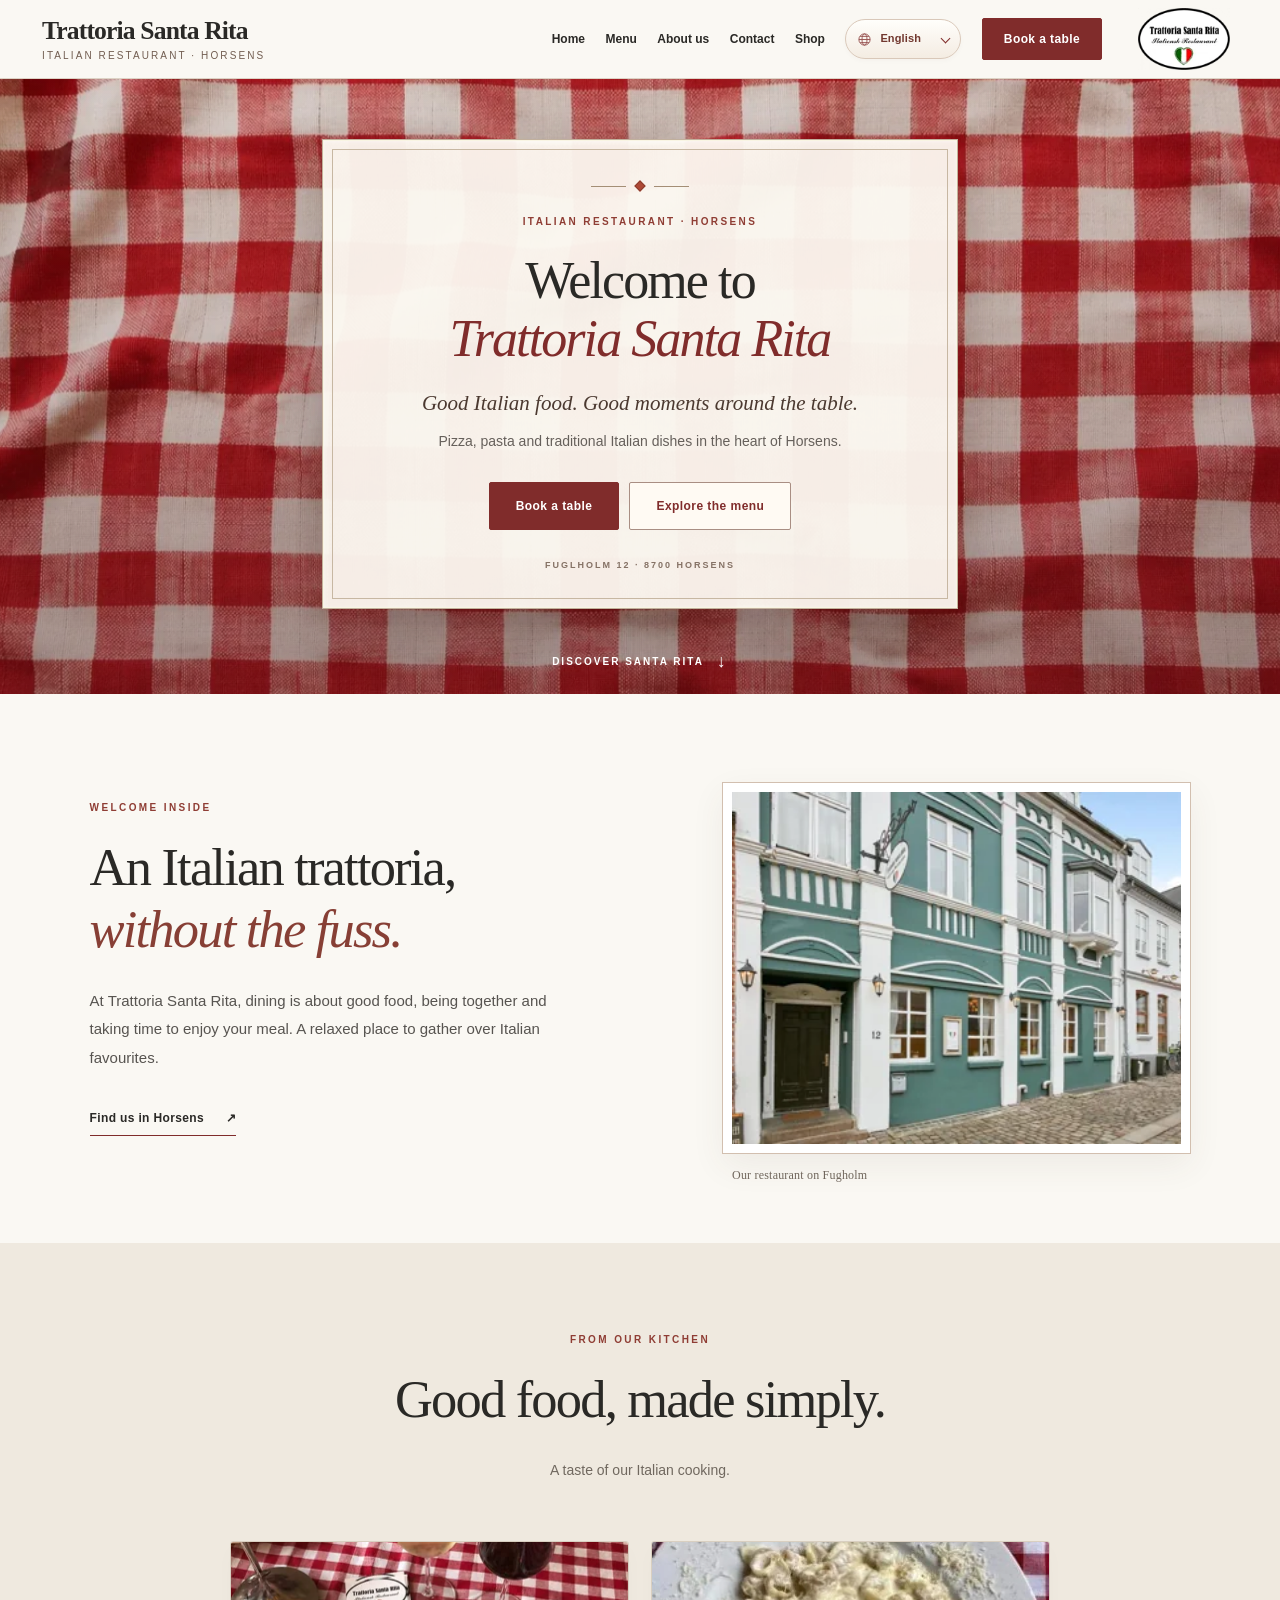
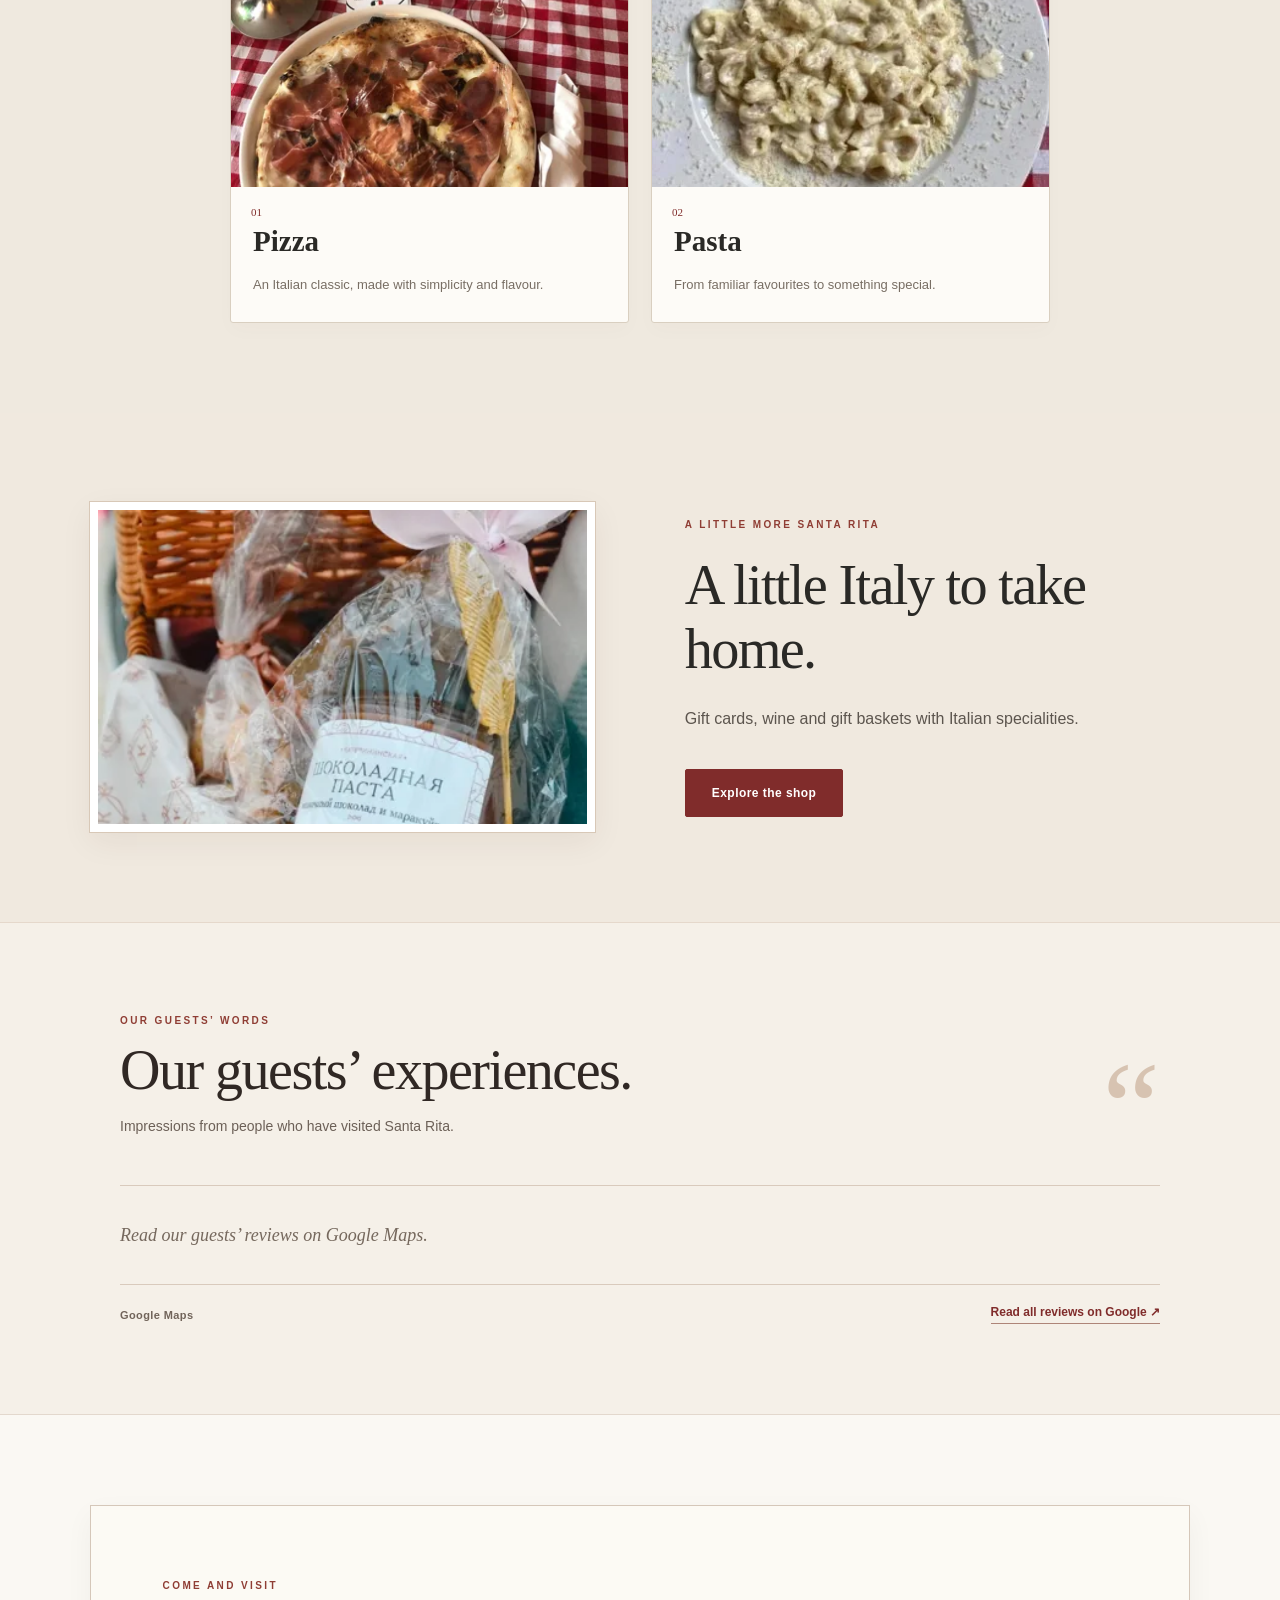
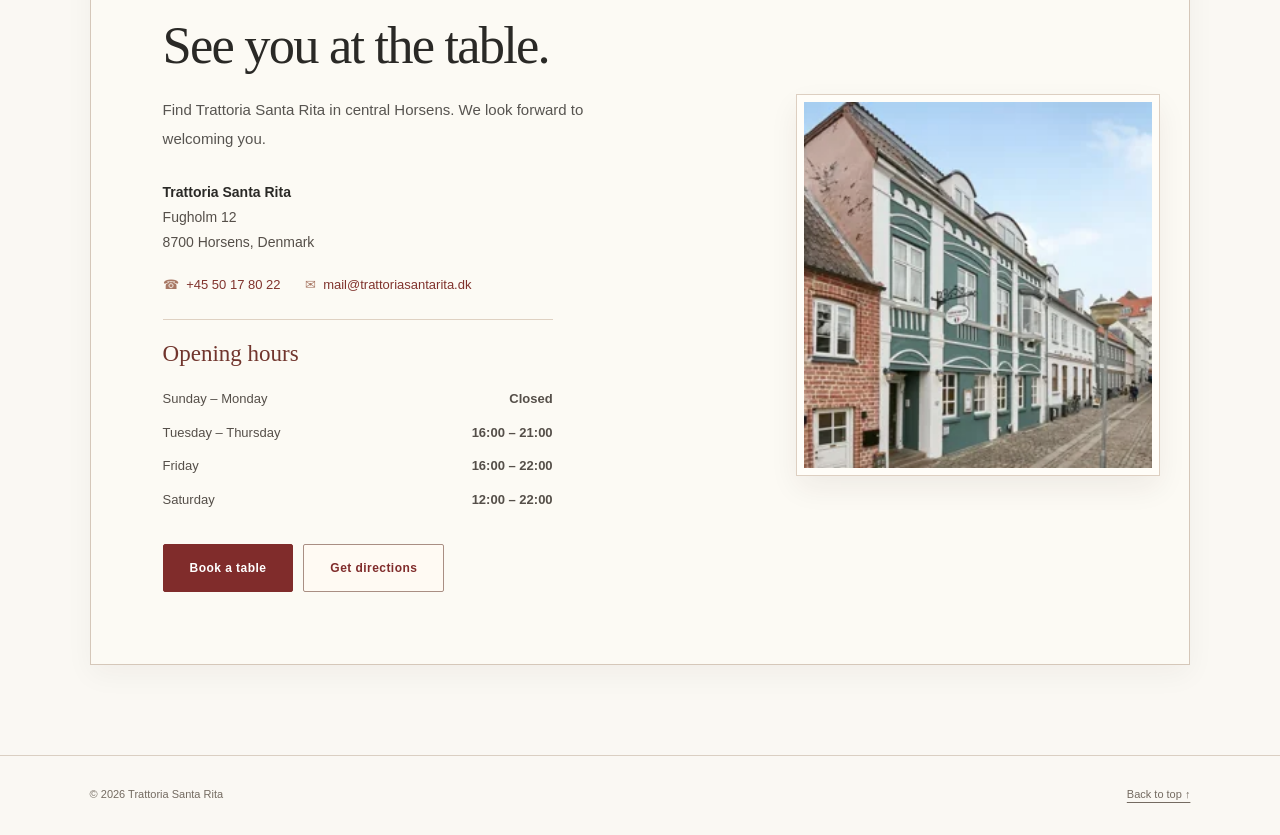
==== index.html @ adda7e51 "Add English and persistent browser-aware language selection" ====
<!DOCTYPE html>

<html lang="da">
<head>
<meta charset="utf-8"/>
<meta content="width=device-width, initial-scale=1" name="viewport"/>
<meta content="#f8f5ef" name="theme-color"/>
<meta content="Trattoria Santa Rita – italiensk restaurant i Horsens. Se menukort og book et bord." name="description"/>
<title>Trattoria Santa Rita · Horsens</title>
<link rel="icon" href="immagini/favicon.png" type="image/png">
<style>
:root{--cream:#faf8f3;--paper:#fffdf8;--ink:#2a2926;--muted:#66605b;--red:#802c2b;--red-hover:#64211f;--line:#d6c8b7;--sand:#eee7da;--serif:"Palatino Linotype","Book Antiqua",Palatino,"Iowan Old Style",Georgia,serif;--sans:Arial,Helvetica,sans-serif}
*{box-sizing:border-box}html{scroll-behavior:smooth;scroll-padding-top:95px}body{margin:0;color:var(--ink);background:var(--cream);font-family:var(--sans);-webkit-font-smoothing:antialiased}button,a{touch-action:manipulation}a{color:inherit;text-decoration:none}button{font:inherit;cursor:pointer}a:focus-visible,button:focus-visible,input:focus-visible,select:focus-visible{outline:3px solid #b86c37;outline-offset:4px}img{max-width:100%}
.preview-banner{padding:8px 16px;text-align:center;background:#352b29;color:#f9f6ef;font:700 10px/1.4 var(--sans);letter-spacing:1px;text-transform:uppercase}
.site-header{background:rgba(250,248,243,.98);z-index:40;position:sticky;top:0;border-bottom:1px solid #ddd3c5;box-shadow:0 2px 14px #34241608}.header-inner{width:min(1420px,100%);margin:auto;min-height:94px;display:flex;align-items:center;padding:8px 42px;justify-content:space-between;gap:28px}.wordmark{min-width:250px;display:inline-flex;flex-direction:column;align-items:flex-start;gap:5px}.wordmark-top{font:700 clamp(21px,2vw,28px)/1.08 var(--serif);letter-spacing:-.85px}.wordmark-bottom{font:10px var(--sans);letter-spacing:2.1px;text-transform:uppercase;color:#725e51}.nav-links{display:flex;align-items:center;justify-content:flex-end;gap:clamp(13px,1.6vw,27px);margin-left:auto}.nav-links>a:not(.btn){font-size:12px;font-weight:600;white-space:nowrap;transition:color .2s}.nav-links>a:hover{color:var(--red)}.lang-switch{border:0;background:none;font:700 11px var(--sans);white-space:nowrap;letter-spacing:.4px;color:var(--red);padding:7px 3px}.lang-switch span{color:#99857d;padding:0 2px}.nav-book{background:var(--red);color:white;padding:13px 21px;border:1px solid var(--red);border-radius:2px;letter-spacing:.4px;font-size:11px;font-weight:700;white-space:nowrap;transition:background .2s,transform .2s}.nav-book:hover{background:var(--red-hover);transform:translateY(-1px)}.header-end{display:flex;align-items:center;gap:14px}.brand-logo{height:73px;width:108px;object-fit:contain}.menu-toggle{display:none}
.hero{position:relative;min-height:clamp(590px,77vh,820px);background-image:url('immagini/foto-c386c3eab78558b7.webp');background-position:center center;background-size:cover;display:flex;justify-content:center;align-items:center;padding:60px 24px 85px;isolation:isolate;overflow:hidden}.hero:before{content:"";position:absolute;inset:-10px;background-image:inherit;background-position:inherit;background-size:cover;z-index:-2;animation:photo-settle 1.7s ease-out both}.hero-dim{position:absolute;inset:0;background:linear-gradient(180deg,#35131222,#35131240 55%,#35131265);z-index:-1}.hero-inner{width:100%;display:flex;justify-content:center}.hero-card{width:min(636px,100%);position:relative;background:#fcf9f2f2;box-shadow:0 16px 58px #270b084a,0 0 0 1px #f9f5e3 inset,0 1px 4px #ffffffaa inset;border:1px solid #c1b09d;padding:51px 40px 46px;text-align:center;animation:card-enter .85s .1s ease-out both}.card-inner-outline{pointer-events:none;position:absolute;inset:9px;border:1px solid #c7b7a2}.ornament{display:flex;align-items:center;justify-content:center;gap:10px;margin-bottom:24px}.ornament span{height:1px;background:#a48e75;width:35px}.ornament i{display:block;width:8px;height:8px;border:1px solid #8b3c2c;transform:rotate(45deg);background:#ae4936}.eyebrow,.section-kicker{font:700 10px/1.5 var(--sans);letter-spacing:2.4px;color:#8f3d34}.eyebrow{margin:0 0 23px}.hero h1{font:500 clamp(34px,5vw,52px)/1.12 var(--serif);letter-spacing:-1.9px;margin:0 0 21px}.hero h1 em{font-style:normal;font-weight:700;white-space:normal}.hero-lead{font:italic 21px/1.4 var(--serif);margin:0 0 11px;color:#4b3930}.hero-desc{color:var(--muted);font-size:13px;line-height:1.7;max-width:420px;margin:0 auto 28px}.hero-actions,.visit-actions{display:flex;justify-content:center;align-items:center;gap:10px;flex-wrap:wrap}.btn{border-radius:2px;padding:15px 26px;min-height:48px;font-size:12px;font-weight:700;letter-spacing:.45px;display:inline-flex;align-items:center;justify-content:center;white-space:nowrap;border:1px solid;transition:transform .22s,background .22s,border-color .22s,box-shadow .22s}.btn:hover{transform:translateY(-2px);box-shadow:0 5px 12px #1f151511}.btn-primary{background:var(--red);border-color:var(--red);color:#fff}.btn-primary:hover{background:var(--red-hover);border-color:var(--red-hover)}.btn-outline{color:var(--red);border-color:#a98e83;background:#fffaf3}.btn-outline:hover{background:#f4e7df;border-color:var(--red)}.hero-location{margin:30px 0 0;font:700 9px var(--sans);color:#857265;letter-spacing:2px}.scroll-cue{position:absolute;bottom:22px;display:flex;align-items:center;gap:13px;color:white;font-size:10px;font-weight:700;letter-spacing:2px;text-transform:uppercase}.scroll-arrow{font-size:18px}
.section-pad{padding:clamp(75px,9vw,135px) clamp(24px,7vw,105px)}.intro{display:grid;grid-template-columns:1fr .88fr;gap:clamp(40px,8vw,130px);max-width:1350px;margin:auto;align-items:center}.intro-left{max-width:540px}.section-kicker{margin:0 0 22px}.intro h2,.section-heading h2,.visit-panel h2{font:500 clamp(33px,4.1vw,54px)/1.17 var(--serif);letter-spacing:-1.8px;margin:0 0 27px}.intro h2 em{font-weight:500;color:#873f35}.body-text{color:#575450;line-height:1.9;font-size:15px;max-width:490px}.text-link{display:inline-flex;align-items:center;gap:22px;font-size:12px;letter-spacing:.35px;font-weight:bold;border-bottom:1px solid var(--red);padding-bottom:10px;margin-top:24px}.text-link:hover{color:var(--red)}.intro-right{height:370px;position:relative;background:#e7d4c3;border:9px solid #fff;box-shadow:0 0 0 1px #d2bfaf,0 12px 32px #52433213}.photo-texture{position:absolute;inset:0;background:url('immagini/foto-c386c3eab78558b7.webp') center/cover;filter:saturate(.89)}.intro-stamp{position:absolute;top:50%;left:50%;transform:translate(-50%,-50%) rotate(-4deg);background:#fdfaf3;padding:17px 18px 14px;width:205px;box-shadow:0 6px 21px #371b1a39;border:1px solid #cabfae;text-align:center}.intro-stamp img{width:145px;display:block;margin:0 auto 8px}.intro-stamp span{font:700 8px var(--sans);letter-spacing:1.4px;color:#866f5a}.photo-caption{position:absolute;bottom:-39px;left:0;color:#7f7972;font:italic 12px var(--serif);margin:0}
.menu-section{background:#efe9df;text-align:center}.section-heading{margin:0 auto 58px;max-width:640px}.section-heading p:last-child{font-size:14px;color:#70685f;line-height:1.8}.menu-grid{max-width:1180px;margin:0 auto;display:grid;grid-template-columns:repeat(3,1fr);gap:17px}.menu-item{text-align:left;background:#fdfbf7;border:1px solid #d9cfc0;padding:29px;min-height:206px;display:flex;align-items:flex-start;gap:19px;box-shadow:0 8px 20px #53391e05;transition:border-color .2s,transform .2s}.menu-item:hover{transform:translateY(-4px);border-color:#a8867e}.menu-number{color:var(--red);font:11px var(--serif);padding-top:8px}.menu-item h3{font:600 29px var(--serif);margin:0 0 16px}.menu-item p{font:13px/1.7 var(--sans);color:#786e64;margin:0}.item-arrow{margin-left:auto;font-size:20px;color:#995649}.menu-note{color:#8b7668;font-size:11px;margin:33px 0 0;letter-spacing:.2px}.menu-note>span:first-child{color:var(--red);font-size:15px;padding-right:7px}
.visit-section{background:var(--cream)}.visit-panel{max-width:1190px;margin:0 auto;display:grid;grid-template-columns:1.2fr .75fr;border:1px solid #d5c7b9;background:#fcfaf4;box-shadow:0 10px 27px #2f21120b;overflow:hidden}.visit-copy{padding:clamp(35px,6vw,72px)}.visit-copy h2{margin-bottom:20px}.address{font:14px/1.8 var(--sans);margin:27px 0;color:#554f49}.address strong{color:#2a2926}.visit-actions{justify-content:flex-start}.visit-decoration{background-image:linear-gradient(#7d33332b,#7d33332b),url('immagini/foto-c386c3eab78558b7.webp');background-position:center;background-size:cover;display:grid;place-items:center}.napkin{height:190px;width:190px;transform:rotate(-8deg);background:#fdf8eb;box-shadow:3px 11px 19px #2e150b49;display:grid;place-items:center;border:2px solid #e7dcca}.napkin span{font:italic 47px/1.05 var(--serif);text-align:center;color:#8b382e}
.site-footer{min-height:80px;border-top:1px solid #dacfc2;display:flex;align-items:center;justify-content:space-between;gap:20px;padding:22px clamp(24px,7vw,105px);font:11px/1.6 var(--sans);color:#746b61}.site-footer a{text-decoration:underline;text-underline-offset:4px}
.booking-dialog{padding:0;max-width:min(460px,calc(100vw - 32px));width:100%;border:1px solid #b9a895;background:#fcfaf4;box-shadow:0 25px 100px #180d0d66;color:var(--ink)}.booking-dialog::backdrop{background:#19100ccc;backdrop-filter:blur(3px)}.dialog-head{display:flex;align-items:start;justify-content:space-between;gap:20px;border-bottom:1px solid #ddcebd;padding:28px 28px 20px}.dialog-head .section-kicker{margin-bottom:5px}.dialog-head h2{font:600 31px var(--serif);margin:0}.dialog-close{border:0;background:transparent;font-size:28px;line-height:1;padding:0 5px;color:#755649}.dialog-body{padding:25px 28px 28px}.demo-notice{background:#f1e6d8;border-left:3px solid #ad7254;padding:13px 15px;font:12px/1.7 var(--sans);color:#5b4d42;margin:0 0 24px}.booking-fields{display:grid;grid-template-columns:1fr 1fr;gap:13px}.booking-fields label{display:flex;flex-direction:column;gap:9px;font-size:12px;font-weight:700}.booking-fields input,.booking-fields select{padding:12px 8px;background:white;border:1px solid #c9bbae;font:13px var(--sans);max-width:100%;min-width:0}.booking-preview{font:13px/1.8 var(--sans);color:#76675b;margin:20px 0 26px}.btn-full{width:100%}
.reveal{opacity:0;transform:translateY(18px);transition:opacity .65s ease,transform .65s ease}.reveal.visible{opacity:1;transform:translateY(0)}@keyframes card-enter{from{opacity:0;transform:translateY(19px)}to{opacity:1;transform:translateY(0)}}@keyframes photo-settle{from{transform:scale(1.045)}to{transform:scale(1)}}
@media(max-width:1100px){.header-inner{padding:8px 22px;gap:15px}.wordmark{min-width:180px}.wordmark-top{font-size:21px}.brand-logo{width:87px;height:61px}.nav-links{gap:14px}.nav-links>a:not(.btn){font-size:11px}.nav-book{padding:11px 15px}}
@media(max-width:850px){.header-inner{min-height:79px}.wordmark{min-width:0}.brand-logo{width:94px;height:65px}.menu-toggle{display:flex;width:37px;height:37px;align-items:center;justify-content:center;flex-direction:column;gap:5px;border:1px solid #c8b8a9;background:#fffdf7;border-radius:2px}.menu-toggle span{height:1.5px;width:17px;background:#30231e}.nav-links{display:none;position:absolute;left:0;right:0;top:100%;padding:17px 24px 24px;background:var(--cream);border-bottom:1px solid #c8b8a9;box-shadow:0 14px 17px #0e0b081a;flex-direction:column;align-items:stretch;gap:0}.nav-links.open{display:flex}.nav-links a:not(.btn),.nav-links .lang-switch{padding:14px 5px;text-align:left;font-size:13px;border-bottom:1px solid #e5dace}.nav-links .nav-book{margin-top:13px}.intro{grid-template-columns:1fr;gap:55px}.intro-right{max-width:550px;width:100%}.menu-grid{grid-template-columns:1fr}.menu-item{min-height:135px}.visit-panel{grid-template-columns:1fr}.visit-decoration{min-height:225px}.napkin{width:140px;height:140px}.napkin span{font-size:36px}}
@media(max-width:560px){.preview-banner{font-size:8px;letter-spacing:.6px;padding:7px 8px}.header-inner{padding:5px 15px;min-height:73px}.wordmark-top{font-size:19px;letter-spacing:-.5px}.wordmark-bottom{font-size:8px;letter-spacing:1px}.brand-logo{height:56px;width:76px}.header-end{gap:7px}.hero{padding:46px 15px 69px;min-height:620px;background-position:center}.hero-card{padding:38px 22px 33px}.card-inner-outline{inset:7px}.ornament{margin-bottom:19px}.eyebrow{font-size:9px;letter-spacing:1.5px;margin-bottom:17px}.hero h1{font-size:35px;letter-spacing:-1.5px;margin-bottom:18px}.hero-lead{font-size:19px}.hero-desc{font-size:12px}.hero-location{letter-spacing:1.2px;margin-top:25px}.hero-actions{gap:8px}.hero-actions .btn{padding:14px 16px;font-size:11px}.intro-right{height:280px}.photo-caption{bottom:-33px}.section-pad{padding:76px 23px}.intro h2,.section-heading h2,.visit-panel h2{font-size:36px}.site-footer{display:grid;gap:8px}.visit-copy{padding:35px 25px}.visit-actions{gap:8px}.visit-actions .btn{font-size:11px;padding:14px 17px}}
@media(prefers-reduced-motion:reduce){html{scroll-behavior:auto}*,*:before,*:after{animation:none!important;transition:none!important}.reveal{opacity:1;transform:none}}


/* Extras for Santa Rita shop preview */
.nav-links a.active-page{color:var(--red);text-decoration:underline;text-underline-offset:7px;text-decoration-thickness:1px}
.menu-item{padding:0!important;display:block!important;overflow:hidden;min-height:unset!important;border-radius:3px}
.menu-photo{display:block;width:100%;height:215px;object-fit:cover;background:#ded5c7;filter:saturate(.9);transition:transform .5s ease}
.menu-item:hover .menu-photo,.shop-card:hover .shop-photo{transform:scale(1.035)}
.menu-item>.menu-number{display:inline-block;padding:19px 20px 0}
.menu-item>div{padding:5px 22px 26px}
.menu-item .item-arrow{display:none}
.sr-photo-note{max-width:1180px;margin:14px auto 0;color:#82786d;font-size:11px;line-height:1.6}
.sr-photo-note a{text-decoration:underline;text-underline-offset:2px}
.shop-teaser{background:#f0e9df}
.shop-teaser-inner{max-width:1180px;margin:auto;display:grid;grid-template-columns:1fr 1fr;gap:clamp(30px,7vw,105px);align-items:center}
.shop-teaser-photo{height:330px;position:relative;border:8px solid white;box-shadow:0 0 0 1px #d8c8b7,0 10px 30px #41230f10;overflow:hidden;background:#eaded3}
.shop-teaser-photo img{height:100%;width:100%;object-fit:cover}
.shop-teaser h2{font:500 clamp(36px,4.4vw,57px)/1.13 var(--serif);margin:0 0 22px;letter-spacing:-1.7px}
.shop-teaser p:not(.section-kicker){color:#5c554e;line-height:1.85;max-width:450px}
.shop-teaser .btn{display:inline-flex;margin-top:20px;text-decoration:none}
.shop-demo{display:inline-block;border:1px solid #d0b8ab;color:#7d453c;padding:8px 12px;margin-top:14px;letter-spacing:.4px;font:11px var(--sans)}
.shop-top-hero{position:relative;padding:76px clamp(24px,7vw,105px) 82px;overflow:hidden;background:#f4ede4}
.shop-hero-inner{max-width:1180px;margin:0 auto;display:grid;grid-template-columns:1fr minmax(280px, .78fr);align-items:center;gap:clamp(32px,7vw,104px)}
.shop-hero-inner h1{font:500 clamp(48px,5.8vw,81px)/1.05 var(--serif);letter-spacing:-2px;margin:0 0 22px}
.shop-hero-inner h1 em{color:#843c34}
.shop-hero-inner p.shop-intro{font:16px/1.85 var(--sans);color:#51483f;max-width:580px;margin:0 0 20px}
.shop-hero-image{height:330px;width:100%;object-fit:cover;display:block;border:8px solid #fff;box-shadow:0 0 0 1px #d9c9bb,0 12px 30px #5a372117;border-radius:1px;background:#d8c0af}
.shop-catalog{background:#fffcf7}
.shop-heading{max-width:1180px;margin:0 auto 37px}
.shop-heading h2{font:500 clamp(34px,4.4vw,54px)/1.1 var(--serif);letter-spacing:-1px;margin:0 0 15px}
.shop-heading p{max-width:670px;font:14px/1.8 var(--sans);color:#66594e}
.shop-cards{max-width:1180px;margin:auto;display:grid;grid-template-columns:repeat(3,minmax(0,1fr));gap:23px}
.shop-card{background:#fffefa;border:1px solid #ddd0c2;overflow:hidden;box-shadow:0 5px 20px #54443408;border-radius:3px}
.shop-card-visual{height:230px;overflow:hidden;position:relative;background:#dfd1c4}
.shop-photo{height:100%;width:100%;object-fit:cover;display:block;transition:transform .5s ease}
.shop-tag{position:absolute;bottom:13px;left:13px;padding:9px 12px;background:#fffaf1f2;border:1px solid #e4d7c6;font:700 10px/1 var(--sans);letter-spacing:1px;color:#813e36}
.shop-card-body{padding:24px 23px 28px}
.shop-card h3{font:500 clamp(25px,3vw,31px)/1.18 var(--serif);margin:0 0 12px}
.shop-card p{font:13px/1.85 var(--sans);color:#645b53;min-height:96px;margin:0 0 17px}
.shop-card .shop-wait{display:block;border-top:1px solid #e4d8ca;padding-top:13px;font:700 11px var(--sans);color:#883e35;letter-spacing:.4px}
.shop-notice{max-width:1180px;margin:35px auto 0;background:#f5eee4;border:1px solid #d5c4b4;padding:18px 22px;color:#604f46;font:13px/1.8 var(--sans)}
.shop-end{background:#f4ede4;text-align:center;padding:76px 24px 90px}
.shop-end h2{font:500 clamp(33px,4vw,48px)/1.2 var(--serif);margin:0 0 15px}
.shop-end p{font:14px/1.75 var(--sans);color:#6a5c50;margin:0 auto 30px;max-width:530px}
.shop-end .btn{text-decoration:none;display:inline-flex}
.photo-credits{border-top:1px solid #e0d3c4;background:#fffcf7;padding:18px clamp(24px,7vw,105px);font-size:10px;line-height:1.7;color:#8a7b6b}
.photo-credits a{text-decoration:underline;text-underline-offset:2px}
@media (max-width:850px){.shop-teaser-inner,.shop-hero-inner{grid-template-columns:1fr}.shop-teaser-photo{height:300px}.shop-cards{grid-template-columns:repeat(2,minmax(0,1fr))}.shop-top-hero{padding-top:50px;padding-bottom:56px}.shop-hero-image{max-height:300px}}
@media (max-width:600px){.shop-cards{grid-template-columns:1fr}.shop-photo{height:215px}.shop-card-visual{height:215px}.shop-card p{min-height:0}.shop-teaser-inner{gap:26px}.menu-photo{height:205px}}
@media (prefers-reduced-motion:reduce){.shop-photo,.menu-photo{transition:none!important}}

/* Sezione recensioni: carosello dimostrativo, mai attribuire i testi di esempio a clienti reali. */
.sr-reviews-section{background:#f5f0e7;border-top:1px solid #e5d8cb;border-bottom:1px solid #e3d8cd;padding:clamp(66px,7vw,112px) clamp(22px,5vw,76px)}
.sr-reviews-wrap{max-width:1180px;margin:0 auto}
.sr-reviews-head{display:flex;justify-content:space-between;gap:28px;align-items:flex-end;margin-bottom:28px}
.sr-reviews-head .section-kicker{margin:0 0 13px}
.sr-reviews-head h2{margin:0;font:500 clamp(35px,4.9vw,59px)/1.1 var(--serif);letter-spacing:-1.1px;color:#2a2926}
.sr-reviews-head h2 em{font-weight:400;color:#853a32}
.sr-review-caption{font:12px/1.75 var(--sans);max-width:345px;color:#6a5d52;margin:0 0 4px}
.sr-reviews-shell{display:grid;grid-template-columns:minmax(0,1fr) 185px;gap:0;background:#fffdfa;border:1px solid #d7c5b4;border-radius:4px;box-shadow:0 12px 35px #432e2310;overflow:hidden}
.sr-review-panel{min-height:285px;padding:clamp(27px,4.5vw,61px) clamp(29px,5vw,77px);display:flex;flex-direction:column;align-items:flex-start;justify-content:center;position:relative}
.sr-review-panel:before{content:'“';position:absolute;top:6px;right:42px;font:130px/.8 Georgia,serif;color:#eee5d9;pointer-events:none}
.sr-review-eyebrow{display:inline-flex;align-items:center;gap:10px;text-transform:uppercase;font:700 10px/1.5 var(--sans);letter-spacing:1.8px;color:#8c4a40;position:relative;z-index:1}
.sr-review-eyebrow:before{content:'';width:21px;height:1px;background:#a97164}
.sr-review-panel h3{position:relative;z-index:1;font:500 clamp(29px,3.4vw,41px)/1.14 var(--serif);margin:22px 0 13px;color:#2f2b26}
.sr-review-copy{position:relative;z-index:1;margin:0;font:14px/1.9 var(--sans);max-width:640px;color:#655b51}
.sr-review-meta{position:relative;z-index:1;margin-top:28px;color:#9a6859;font:700 10px/1.6 var(--sans);letter-spacing:.55px;text-transform:uppercase}
.sr-review-panel.sr-refresh{animation:srReviewFade .44s ease both}
@keyframes srReviewFade{from{opacity:.38;transform:translateY(7px)}to{opacity:1;transform:translateY(0)}}
.sr-review-side{background:#f6f0e8;border-left:1px solid #e4d7ca;display:flex;flex-direction:column;align-items:center;justify-content:space-between;padding:36px 20px 27px;gap:25px}
.sr-review-side-label{font:700 11px/1.5 var(--sans);text-transform:uppercase;letter-spacing:2px;color:#765c4d;text-align:center}
.sr-review-side-label:after{content:'';display:block;width:27px;height:1px;background:#aa665b;margin:20px auto 0}
.sr-review-nav{display:flex;align-items:center;gap:12px}
.sr-review-arrow{width:43px;height:43px;display:grid;place-items:center;background:#fffdfa;color:#753730;border:1px solid #cdb8a7;border-radius:50%;font-size:20px;transition:background .2s,color .2s,transform .2s}
.sr-review-arrow:hover{background:#853830;color:white;transform:translateY(-2px)}
.sr-review-count{font:12px var(--serif);color:#756359;letter-spacing:1px;white-space:nowrap}
.sr-review-progress{display:flex;gap:6px}
.sr-review-dot{border:0;background:#c9b8a7;width:16px;height:4px;border-radius:6px;padding:0;transition:width .2s,background .2s}
.sr-review-dot[aria-current=true]{width:31px;background:#873832}
.sr-reviews-foot{display:flex;justify-content:space-between;align-items:center;gap:18px;margin-top:22px;flex-wrap:wrap}
.sr-review-disclaimer{font:11px/1.6 var(--sans);color:#766658;margin:0;max-width:720px}
.sr-review-link{font:700 12px/1.6 var(--sans);color:#782f29;border-bottom:1px solid #a97d72;padding-bottom:3px;white-space:nowrap;transition:color .2s}
.sr-review-link:hover{color:#ad5144}
@media(max-width:880px){.sr-reviews-head{align-items:flex-start;flex-direction:column;gap:12px}.sr-review-caption{max-width:600px}.sr-reviews-shell{grid-template-columns:minmax(0,1fr) 147px}.sr-review-side{padding:28px 9px 23px}.sr-review-panel{min-height:290px;padding:32px}}
@media(max-width:600px){.sr-reviews-section{padding:62px 20px 70px}.sr-reviews-shell{grid-template-columns:1fr}.sr-review-panel{min-height:305px;padding:35px 28px}.sr-review-panel:before{right:23px;font-size:100px}.sr-review-side{border-left:0;border-top:1px solid #e4d7ca;flex-direction:row;align-items:center;padding:16px 20px;gap:12px}.sr-review-side-label{display:none}.sr-review-nav{gap:9px}.sr-review-arrow{width:38px;height:38px}.sr-review-panel h3{margin-top:18px}.sr-reviews-foot{align-items:flex-start}}
@media(prefers-reduced-motion:reduce){.sr-review-panel.sr-refresh{animation:none}.sr-review-arrow,.sr-review-dot{transition:none!important}}


/* REAL SANTA RITA PHOTOGRAPHY – 2026-11-17 LOCAL PREVIEW */
.sr-real-photo-frame{overflow:visible;position:relative;background:#ddd5ca}
.sr-real-photo-frame .sr-real-photo{height:100%;width:100%;object-fit:cover;object-position:center 54%;display:block}
.sr-real-photo-frame .photo-caption{font-style:normal;font-size:12px;letter-spacing:.2px;color:#6f655b}
.sr-actual-gallery{background:#f5f1e9;padding-top:40px!important;padding-bottom:90px!important}
.sr-gallery-intro{max-width:1180px;margin:0 auto 32px;display:flex;align-items:end;gap:50px;justify-content:space-between}
.sr-gallery-intro .section-kicker{color:#8b3930}
.sr-gallery-intro h2{font:500 clamp(30px,4.3vw,52px)/1.16 var(--serif);letter-spacing:-1.3px;margin:0;color:#292521}
.sr-gallery-intro em{color:#8e3f34;font-weight:400}
.sr-gallery-description{font-size:14px;line-height:1.75;color:#615952;max-width:310px;margin:0}
.sr-gallery-grid{display:grid;grid-template-columns:1.15fr .85fr;gap:24px;max-width:1180px;margin:0 auto}
.sr-gallery-figure{min-width:0;margin:0;background:#fffdf9;border:1px solid #d9cfc3;box-shadow:0 12px 30px #321b0b0a;padding:8px}
.sr-gallery-figure img{width:100%;height:clamp(265px,31vw,395px);object-fit:cover;display:block;filter:saturate(.95)}
.sr-gallery-figure:nth-child(1) img{object-position:54% 48%}
.sr-gallery-figure:nth-child(2) img{object-position:50% 40%}
.sr-gallery-figure figcaption{display:flex;align-items:baseline;justify-content:space-between;gap:8px;padding:18px 14px 13px;color:#6e6459;font:12px var(--sans)}
.sr-gallery-figure figcaption strong{font:500 18px var(--serif);color:#2d2824}
.sr-photo-credit{max-width:1180px;margin:22px auto 0;color:#877c70;font:11px/1.8 var(--sans)}
.sr-photo-credit a{color:#864037;text-decoration:underline;text-underline-offset:3px}
.sr-visit-real-photo{position:relative;background:#dfd8c9;display:block;overflow:hidden}
.sr-visit-real-photo img{display:block;width:100%;height:100%;object-fit:cover;object-position:50% 39%;filter:saturate(.9)}
@media(max-width:800px){
 .sr-gallery-intro{align-items:flex-start;flex-direction:column;gap:12px}
 .sr-gallery-grid{grid-template-columns:1fr 1fr;gap:14px}
 .sr-gallery-figure img{height:290px}
 .sr-gallery-figure figcaption{align-items:start;flex-direction:column;padding:12px 7px}
 .sr-actual-gallery{padding-top:28px!important;padding-bottom:72px!important}
}
@media(max-width:520px){
 .sr-gallery-grid{grid-template-columns:1fr}
 .sr-gallery-figure img{height:290px}
 .sr-gallery-figure figcaption{flex-direction:row;align-items:baseline}
 .sr-real-photo-frame{margin-bottom:30px}
 .sr-gallery-intro h2{font-size:34px}
}

/* Raffinamento della sola anteprima locale */
.header-inner{min-height:78px}.brand-logo{height:62px}.hero{min-height:clamp(520px,68vh,690px)}
.hero-card{padding:42px 38px 38px}.hero h1 em{color:#802c2b;font-style:italic;font-weight:500}.hero-desc{font-size:14px}
.section-pad{padding-top:clamp(65px,7vw,105px);padding-bottom:clamp(65px,7vw,105px)}
.menu-grid{max-width:820px;grid-template-columns:repeat(2,minmax(0,1fr));gap:22px}.menu-photo{height:245px}
.sr-actual-gallery{padding-top:75px!important}.mobile-book{display:none}
@media(max-width:850px){.header-inner{min-height:65px}.brand-logo{width:75px;height:52px}.menu-grid{grid-template-columns:repeat(2,minmax(0,1fr))}}
@media(max-width:560px){body{padding-bottom:66px}.header-inner{min-height:61px}.wordmark-top{font-size:17px}.wordmark-bottom{font-size:7px}.brand-logo{height:46px;width:63px}.hero{min-height:520px;padding:36px 16px 64px}.hero-card{padding:34px 22px}.hero h1{font-size:32px}.hero-actions .btn{min-height:47px}.section-pad{padding:58px 20px}.menu-grid{grid-template-columns:1fr 1fr;gap:10px}.menu-photo{height:145px}.menu-item>.menu-number{padding:14px 13px 0}.menu-item>div{padding:5px 13px 19px}.menu-item h3{font-size:23px;margin-bottom:8px}.menu-item p{font-size:12px}.sr-actual-gallery{padding-top:56px!important;padding-bottom:56px!important}.sr-gallery-grid{grid-template-columns:1fr 1fr;gap:9px}.sr-gallery-figure img{height:175px}.sr-gallery-figure figcaption{display:block;padding:10px 5px}.sr-gallery-figure figcaption strong{font-size:15px;display:block}.sr-gallery-figure figcaption span{font-size:10px}.mobile-book{display:flex;align-items:center;justify-content:center;gap:10px;position:fixed;z-index:35;left:12px;right:12px;bottom:10px;min-height:49px;background:#802c2b;color:#fff;border:1px solid #67211f;box-shadow:0 5px 20px #28140c45;font-weight:700;font-size:13px;letter-spacing:.3px}.site-footer{padding-bottom:25px}}

.real-reviews{display:flex;justify-content:space-between;align-items:center;gap:35px}.real-reviews h2{font:500 clamp(34px,4vw,52px)/1.15 var(--serif);margin:0 0 20px}.real-reviews h2 em{color:var(--red);font-weight:400}.real-reviews p:not(.section-kicker){font:15px/1.7 var(--sans);color:#615952;margin:0 0 24px}.real-review-mark{font:180px/.7 Georgia,serif;color:#d7c3b3;padding:30px}@media(max-width:600px){.real-review-mark{display:none}}

.cart-nav{display:inline-flex;align-items:center;gap:5px;color:#802c2b!important;font:700 12px Arial,sans-serif;white-space:nowrap}.cart-nav [data-cart-count]{display:inline-grid;place-items:center;border-radius:50%;min-width:21px;height:21px;background:#802c2b;color:#fff;font-size:10px}.cart-action{width:100%;min-height:48px;margin-top:20px;border:1px solid #802c2b;background:#802c2b;color:white;padding:12px;cursor:pointer;font-weight:700}.cart-action:hover{background:#63211f}.cart-feedback{font:13px/1.5 Arial,sans-serif;color:#6f352d;min-height:20px}.cart-feedback a{text-decoration:underline}.cart-action:focus-visible,.cart-nav:focus-visible{outline:3px solid #b86c37;outline-offset:3px}@media(max-width:600px){.cart-nav{font-size:11px}.nav{gap:9px!important}.cart-action{min-height:48px}}

/* Recensioni Google: stile coordinato con l’anteprima, nessuna recensione fittizia. */
.google-reviews{background:#f5f0e8}.google-reviews .sr-reviews-wrap{max-width:1040px}.gr-head{display:flex;justify-content:space-between;align-items:end;gap:25px}.gr-head .section-kicker{margin-bottom:12px}.gr-head h2{font:500 clamp(34px,4.6vw,56px)/1.1 var(--serif);letter-spacing:-1.5px;margin:0;color:#302824}.gr-head p:not(.section-kicker){color:#6c6057;line-height:1.7;font-size:14px}.gr-quote{font:130px/.7 Georgia;color:#d7c3b1}.gr-body{border-top:1px solid #d9cabc;border-bottom:1px solid #d9cabc;margin-top:32px;padding:34px 0}.gr-status{margin:0;color:#75685d;font:italic 18px/1.7 var(--serif)}.gr-card[hidden],.gr-controls[hidden],.gr-order[hidden],.gr-person [hidden],.gr-status[hidden]{display:none!important}.gr-stars{color:#9b6c28;letter-spacing:3px;font-size:19px}.gr-review-text{font:italic clamp(20px,2vw,26px)/1.5 var(--serif);max-width:780px;color:#352c27;white-space:pre-wrap;overflow-wrap:anywhere;margin:18px 0 24px}.gr-person{display:flex;align-items:center;gap:11px;font-size:13px}.gr-person img{width:42px;height:42px;border-radius:50%;object-fit:cover}.gr-person strong,.gr-person a{display:block;color:#71352d;font-weight:bold}.gr-person a{text-decoration:underline}.gr-person span{display:block;color:#83756b;margin-top:4px;font-size:12px}.gr-source,.gr-foot a{display:inline-block;color:#802c2b;font-size:12px;font-weight:bold;border-bottom:1px solid #ae8578;padding-bottom:4px}.gr-source{margin-top:20px}.gr-controls{display:flex;align-items:center;gap:15px;margin-top:25px;color:#7c665a;font:12px var(--serif)}.gr-controls button{width:42px;height:42px;border-radius:50%;border:1px solid #cdb8a8;background:#fffaf4;color:#802c2b;font-size:18px}.gr-controls button:hover{background:#802c2b;color:white}.gr-order{font:11px/1.6 Arial;color:#84766c;margin:16px 0 0}.gr-foot{display:flex;justify-content:space-between;align-items:center;gap:20px;padding-top:20px}.gr-provider{font:700 11px Arial;color:#71645a;letter-spacing:.4px}@media(max-width:600px){.gr-head h2{font-size:35px}.gr-quote{font-size:85px}.gr-foot{align-items:flex-start;flex-direction:column;gap:12px}.gr-body{padding:25px 0}.gr-review-text{font-size:20px}}
@media(min-width:851px) and (max-width:1100px){.header-inner{padding-left:16px;padding-right:16px;gap:10px}.wordmark{min-width:0}.wordmark-top{font-size:19px;letter-spacing:-.5px}.wordmark-bottom{font-size:8px;letter-spacing:1px}.nav-links{gap:10px}.nav-links>a:not(.btn){font-size:11px}.nav-book{padding:11px;font-size:11px}.brand-logo{width:68px;height:50px}.header-end{gap:8px}}[hidden]{display:none!important}.visit-hours{margin:24px 0 28px;max-width:390px;border-top:1px solid #dfd1c2;padding-top:20px}.visit-hours h3{font:500 23px/1.2 var(--serif);margin:0 0 14px;color:#71352d}.visit-hours dl{margin:0}.visit-hours dl div{display:flex;justify-content:space-between;gap:18px;padding:7px 0;color:#554f49;font:13px/1.5 var(--sans)}.visit-hours dd{margin:0;text-align:right;font-weight:700;white-space:nowrap}@media(max-width:560px){.visit-hours dl div{font-size:12px}}
/* Foto contatti proporzionata rispetto a indirizzo e orari. */
.visit-panel .sr-visit-real-photo{align-self:center;justify-self:center;width:calc(100% - 60px);height:380px;max-width:390px;min-height:0;border:7px solid #fffdf8;box-shadow:0 0 0 1px #ddcfc1,0 12px 28px #35231912}.visit-panel .sr-visit-real-photo img{width:100%;height:100%;object-fit:cover;object-position:center 39%}@media(max-width:850px){.visit-panel .sr-visit-real-photo{width:calc(100% - 50px);height:260px;max-width:none;margin:0 25px 25px}}@media(max-width:560px){.visit-panel .sr-visit-real-photo{width:calc(100% - 40px);height:220px;margin:0 20px 20px}}

.intro-right.sr-real-photo-frame .sr-real-photo{object-position:center 57%}.visit-panel .sr-visit-real-photo img{object-position:48% center}
.visit-contact{display:flex;flex-wrap:wrap;gap:10px 24px;margin:-8px 0 0;color:#80332d;font:13px/1.6 var(--sans)}.visit-contact a{text-decoration:none;overflow-wrap:anywhere}.visit-contact a:hover{text-decoration:underline;text-underline-offset:3px}.visit-contact a span{display:inline-block;margin-right:4px;color:#a87865}@media(max-width:560px){.visit-contact{flex-direction:column;gap:7px;font-size:13px}}select[data-language-select]{border:1px solid #d7c5b4;border-radius:3px;background:#fffdf8;color:#802c2b;padding:8px 5px;font:700 11px Arial;cursor:pointer;max-width:100%;min-height:36px}select[data-language-select]:focus-visible{outline:3px solid #b86c37;outline-offset:3px}@media(max-width:850px){.nav select[data-language-select],.nav-links select[data-language-select]{margin:9px 0;min-height:44px;width:100%;text-align:left}}</style><link rel="stylesheet" href="lingua.css">
<script src="lingua.js"></script><script src="inglese.js"></script>
</head>
<body>

<header class="site-header" id="home">
<div class="header-inner">
<a aria-label="Trattoria Santa Rita — home" class="wordmark" href="#home">
<span class="wordmark-top">Trattoria Santa Rita</span>
<span class="wordmark-bottom" data-site-text="restaurantSubtitle">Italiensk Restaurant · Horsens</span>
</a>
<nav aria-label="Navigation" class="nav-links" id="navLinks"><a data-i18n="navHome" href="#home">Home</a><a data-i18n="navMenu" href="menu.html">Menukort</a><a data-i18n="navAbout" href="#about">Om os</a><a data-i18n="navContact" href="#contact">Kontakt</a><a data-i18n="navShop" href="shop.html">Shop</a><span class="sr-language-picker"><svg viewBox="0 0 24 24" fill="none" stroke="currentColor" stroke-width="1.5" aria-hidden="true"><circle cx="12" cy="12" r="9"/><ellipse cx="12" cy="12" rx="4" ry="9"/><path d="M3 12h18M5 7h14M5 17h14"/></svg><select class="lang-switch" id="langSwitch" data-language-select aria-label="Website language"><option value="da">Dansk</option><option value="it">Italiano</option><option value="en">English</option></select></span><a class="nav-book" data-i18n="book" data-booking-link href="https://book.trattoriasantarita.dk/book?lang=da">Book bord</a></nav>
<div class="header-end">
<img alt="Logo originale Trattoria Santa Rita" class="brand-logo" src="immagini/6af07bca32dea63d-256.webp" width="700" height="467" srcset="immagini/6af07bca32dea63d-128.webp 128w, immagini/6af07bca32dea63d-256.webp 256w" sizes="108px"/>
<button aria-controls="navLinks" aria-expanded="false" aria-label="Åbn menu" class="menu-toggle" id="menuToggle" type="button"><span></span><span></span><span></span></button>
</div>
</div>
</header>
<a class="mobile-book" data-booking-link href="https://book.trattoriasantarita.dk/book?lang=da"><span data-i18n="book">Book bord</span><span aria-hidden="true"> ↗</span></a>
<main>
<section aria-labelledby="heroTitle" class="hero">
<div class="hero-dim"></div>
<div class="hero-inner">
<div class="hero-card">
<div aria-hidden="true" class="card-inner-outline"></div>
<div aria-hidden="true" class="ornament"><span></span><i></i><span></span></div>
<p class="eyebrow" data-i18n="heroKicker">ITALIENSK RESTAURANT · HORSENS</p>
<h1 data-i18n="heroTitle" id="heroTitle">Velkommen til<br/><em>Trattoria Santa Rita</em></h1>
<p class="hero-lead" data-i18n="heroLead">God italiensk mad. Gode stunder omkring bordet.</p>
<p class="hero-desc" data-i18n="heroDesc">Pizza, pasta og klassiske italienske retter i hjertet af Horsens.</p>
<div class="hero-actions">
<a class="btn btn-primary" data-i18n="book" data-booking-link href="https://book.trattoriasantarita.dk/book?lang=da">Book bord</a>
<a class="btn btn-outline" data-i18n="viewMenu" href="menu.html">Udforsk køkkenet</a>
</div>
<p class="hero-location">FUGLHOLM 12 <span aria-hidden="true">·</span> 8700 HORSENS</p>
</div>
</div>
<a aria-label="Scroll ned" class="scroll-cue" href="#about"><span data-i18n="discover">Oplev Santa Rita</span><span aria-hidden="true" class="scroll-arrow">↓</span></a>
</section>
<section aria-labelledby="aboutTitle" class="intro section-pad" id="about">
<div class="intro-left reveal">
<p class="section-kicker" data-i18n="aboutKicker">VELKOMMEN INDENFOR</p>
<h2 data-i18n="aboutTitle" id="aboutTitle">En italiensk trattoria,<br/><em>helt nede på jorden.</em></h2>
<p class="body-text" data-i18n="aboutBody">Hos Trattoria Santa Rita handler et restaurantbesøg om god mad, nærvær og tid til at nyde måltidet. Et afslappet sted at samles over italienske favoritter.</p>
<a class="text-link" href="#contact"><span data-i18n="findUs">Find os i Horsens</span> <span aria-hidden="true">↗</span></a>
</div>
<div aria-label="Trattoria Santa Rita decor" class="intro-right sr-real-photo-frame reveal"><img alt="Facciata della Trattoria Santa Rita a Fugholm" class="sr-real-photo" decoding="async" loading="lazy" src="immagini/7f90315d88bc8c5f-800.webp" width="1920" height="1280" srcset="immagini/7f90315d88bc8c5f-400.webp 400w, immagini/7f90315d88bc8c5f-800.webp 800w, immagini/7f90315d88bc8c5f-1200.webp 1200w, immagini/7f90315d88bc8c5f-1600.webp 1600w" sizes="(max-width: 850px) calc(100vw - 40px), 50vw"/><p class="photo-caption" data-i18n="photoCaption">Vores rigtige restaurant på Fugholm</p></div>
</section>
<section aria-labelledby="menuTitle" class="menu-section section-pad" id="menu">
<div class="section-heading reveal">
<p class="section-kicker" data-i18n="menuKicker">FRA VORES KØKKEN</p>
<h2 data-i18n="menuTitle" id="menuTitle">Noget godt på tallerkenen.</h2>
<p data-i18n="menuIntro">Et kig på nogle af vores italienske retter.</p>
</div>
<div class="menu-grid">
<article class="menu-item reveal"><img alt="Pizza Regina fra Trattoria Santa Ritas nuværende hjemmeside" class="menu-photo" decoding="async" loading="lazy" src="immagini/0ea3ce63c4d12f55-800.webp" width="1439" height="1126" srcset="immagini/0ea3ce63c4d12f55-400.webp 400w, immagini/0ea3ce63c4d12f55-800.webp 800w, immagini/0ea3ce63c4d12f55-1200.webp 1200w" sizes="(max-width: 850px) calc(100vw - 40px), 50vw"/><span class="menu-number">01</span><div><h3>Pizza</h3><p data-i18n="pizzaDesc">Italiensk klassiker, serveret med smag og enkelhed.</p></div><span aria-hidden="true" class="item-arrow">↗</span></article>
<article class="menu-item reveal"><img alt="Tortellini fra Trattoria Santa Ritas nuværende hjemmeside" class="menu-photo" decoding="async" loading="lazy" src="immagini/6ac00fc5dbb282f7-400.webp" width="400" height="471" srcset="immagini/6ac00fc5dbb282f7-400.webp 400w" sizes="(max-width: 850px) calc(100vw - 40px), 50vw"/><span class="menu-number">02</span><div><h3>Pasta</h3><p data-i18n="pastaDesc">Fra velkendte favoritter til noget særligt.</p></div><span aria-hidden="true" class="item-arrow">↗</span></article>

</div>

</section>
<section aria-labelledby="shopTeaserTitle" class="shop-teaser section-pad">
<div class="shop-teaser-inner"><div class="shop-teaser-photo reveal"><img alt="Gavekurv med madvarer, illustrationsfoto" loading="lazy" src="immagini/f5020e60abec9672-800.webp" width="1060" height="1600" srcset="immagini/f5020e60abec9672-400.webp 400w, immagini/f5020e60abec9672-800.webp 800w" sizes="(max-width: 850px) calc(100vw - 40px), 50vw"/></div>
<div class="reveal"><p class="section-kicker" data-i18n="shopKicker">LIDT MERE SANTA RITA</p><h2 data-i18n="shopTitle" id="shopTeaserTitle">Lidt Italien med hjem.</h2>
<p data-i18n="shopDesc">Gavekort, vin og gavekurve med italienske specialiteter.</p>
<a class="btn btn-primary" data-i18n="shopCTA" href="shop.html">Se shoppen</a>
</div></div></section>
<section aria-labelledby="gr-title" class="sr-reviews-section google-reviews" id="reviews"><div class="sr-reviews-wrap" id="google-reviews"><div class="gr-head"><div><p class="section-kicker" id="gr-kicker">GÆSTERNES OPLEVELSER</p><h2 id="gr-title">Ord fra vores gæster.</h2><p id="gr-intro">Gæsternes erfaringer med Santa Rita.</p></div><span class="gr-quote" aria-hidden="true">“</span></div><div class="gr-body"><p class="gr-status" id="gr-status" role="status">Læs gæsternes anmeldelser på Google Maps.</p><article id="gr-card" class="gr-card" aria-live="polite" hidden><div class="gr-stars" id="gr-stars"></div><p class="gr-review-text" id="gr-text"></p><div class="gr-person"><img id="gr-avatar" alt="" hidden><div><strong id="gr-author"></strong><a id="gr-author-link" hidden></a><span id="gr-date"></span></div></div><p id="gr-translated" class="gr-order"></p><a id="gr-source" class="gr-source"></a></article><div id="gr-nav" class="gr-controls" hidden><button id="gr-prev" type="button" aria-label="Forrige anmeldelse">←</button><span id="gr-count"></span><button id="gr-next" type="button" aria-label="Næste anmeldelse">→</button></div><p id="gr-order" class="gr-order" hidden></p></div><div class="gr-foot"><span class="gr-provider">Google Maps</span><a id="gr-all" href="https://www.google.com/maps/search/?api=1&amp;query=Trattoria%20Santa%20Rita&amp;query_place_id=ChIJ__-D5gZjTEYRwtEtDAEX7Wc" target="_blank" rel="noopener noreferrer">Læs alle anmeldelser på Google ↗</a></div></div></section>
<section aria-labelledby="visitTitle" class="visit-section section-pad" id="contact">
<div class="visit-panel reveal">
<div class="visit-copy">
<p class="section-kicker" data-i18n="contactKicker">KIG FORBI</p>
<h2 data-i18n="contactTitle" id="visitTitle">Vi ses ved bordet.</h2>
<p class="body-text" data-i18n="contactDesc">Find Trattoria Santa Rita i Horsens centrum. Vi glæder os til at byde dig velkommen.</p>
<p class="address"><strong>Trattoria Santa Rita</strong><br>Fugholm 12<br/>8700 Horsens, <span data-site-text="country">Danmark</span></br></p>
<div class="visit-contact"><a href="tel:+4550178022"><span aria-hidden="true">☎</span> +45 50 17 80 22</a><a href="mailto:mail@trattoriasantarita.dk"><span aria-hidden="true">✉</span> mail@trattoriasantarita.dk</a></div>
<section class="visit-hours" aria-labelledby="visitHoursTitle"><h3 id="visitHoursTitle" data-i18n="hoursTitle">Åbningstider</h3><dl><div><dt data-i18n="hoursSunMon">Søndag – mandag</dt><dd data-i18n="hoursClosed">Lukket</dd></div><div><dt data-i18n="hoursTueThu">Tirsdag – torsdag</dt><dd>16:00 – 21:00</dd></div><div><dt data-i18n="hoursFriday">Fredag</dt><dd>16:00 – 22:00</dd></div><div><dt data-i18n="hoursSaturday">Lørdag</dt><dd>12:00 – 22:00</dd></div></dl></section>
<div class="visit-actions"><a class="btn btn-primary" data-i18n="book" data-booking-link href="https://book.trattoriasantarita.dk/book?lang=da">Book bord</a><a class="btn btn-outline" data-i18n="directions" href="https://www.google.com/maps/search/?api=1&amp;query=Trattoria+Santa+Rita+Fugholm+12+Horsens" rel="noopener" target="_blank">Find vej</a></div>
</div>
<div aria-hidden="true" class="visit-decoration sr-visit-real-photo"><img alt="" decoding="async" loading="lazy" src="immagini/bf28cbc47d629b57-800.webp" width="1920" height="1280" srcset="immagini/bf28cbc47d629b57-400.webp 400w, immagini/bf28cbc47d629b57-800.webp 800w, immagini/bf28cbc47d629b57-1200.webp 1200w, immagini/bf28cbc47d629b57-1600.webp 1600w" sizes="(max-width: 850px) calc(100vw - 40px), 50vw"/></div>
</div>
</section>
</main>
<footer class="site-footer"><span>© <span id="year">2026</span> Trattoria Santa Rita</span><a data-i18n="toTop" href="#home">Til toppen ↑</a></footer>

<script>
const strings = {
  da: {
    previewBanner: 'LOKAL FORHÅNDSVISNING · Ikke publiceret · Booking ikke aktiv', navHome: 'Home', navMenu: 'Menukort', navAbout: 'Om os', navContact:'Kontakt', book:'Book bord',
    heroKicker:'ITALIENSK RESTAURANT · HORSENS',heroTitle:'Velkommen til<br><em>Trattoria Santa Rita</em>',heroLead:'God italiensk mad. Gode stunder omkring bordet.',heroDesc:'Pizza, pasta og klassiske italienske retter i hjertet af Horsens.',viewMenu:'Se menukort',discover:'Oplev Santa Rita',
    aboutKicker:'VELKOMMEN INDENFOR',aboutTitle:'En italiensk trattoria,<br><em>helt nede på jorden.</em>',aboutBody:'Hos Trattoria Santa Rita handler et restaurantbesøg om god mad, nærvær og tid til at nyde måltidet. Et afslappet sted at samles over italienske favoritter.',findUs:'Find os i Horsens',authentic:'ITALIENSK STEMNING · HORSENS',photoCaption:'Det velkendte rød- og hvidternede bord',
    menuKicker:'FRA VORES KØKKEN',menuTitle:'Noget godt på tallerkenen.',menuIntro:'Et kig på nogle af vores italienske retter.',pizzaDesc:'Italiensk klassiker, serveret med smag og enkelhed.',pastaDesc:'Fra velkendte favoritter til noget særligt.',dessertTitle:'Dessert',dessertDesc:'En sød afslutning på aftenen.',menuNote:'Indhold og priser er endnu ikke forbundet med restaurantens rigtige menukort.',
    contactKicker:'KIG FORBI',contactTitle:'Vi ses ved bordet.',contactDesc:'Find Trattoria Santa Rita i Horsens centrum. Vi glæder os til at byde dig velkommen.',directions:'Find vej',footer:'Designpreview — endnu ikke det officielle website',toTop:'Til toppen ↑',
    bookKicker:'TRATTORIA SANTA RITA',bookTitle:'Book et bord',bookNotice:'Online bordbestilling er ikke tilgængelig.',date:'Dato',people:'Personer',previewBooking:'I den færdige version viser vi ledige tider direkte fra Santa Rita Sala.',previewManual:'For 5 personer skal anmodningen godkendes manuelt i den færdige version.',previewGroup:'For grupper på 6 eller flere bliver der en særlig kontaktformular.',closePreview:'Luk',close:'Luk',openMenu:'Åbn menu'
  },
  it: {
    previewBanner:'ANTEPRIMA LOCALE · Sito non pubblicato · Prenotazioni non attive',navHome:'Home',navMenu:'Menu',navAbout:'Chi siamo',navContact:'Contatti',book:'Prenota un tavolo',
    heroKicker:'RISTORANTE ITALIANO · HORSENS',heroTitle:'Benvenuti alla<br><em>Trattoria Santa Rita</em>',heroLead:'Buona cucina italiana. Il piacere di stare a tavola.',heroDesc:'Pizza, pasta e piatti della tradizione italiana nel cuore di Horsens.',viewMenu:'Guarda il menu',discover:'Scopri Santa Rita',
    aboutKicker:'BENVENUTI DA NOI',aboutTitle:'Una trattoria italiana,<br><em>senza formalità.</em>',aboutBody:'Da Trattoria Santa Rita si viene per mangiare bene, stare insieme e godersi il momento. Un posto informale dove ritrovare i sapori italiani.',findUs:'Vieni a trovarci a Horsens',authentic:'ATMOSFERA ITALIANA · HORSENS',photoCaption:'La nostra classica tovaglia a quadri rossi e bianchi',
    menuKicker:'DALLA NOSTRA CUCINA',menuTitle:'Le cose buone, senza complicazioni.',menuIntro:'Un assaggio della nostra cucina italiana.',pizzaDesc:'Un grande classico della cucina italiana, fatto con semplicità.',pastaDesc:'Dai grandi classici a qualcosa di speciale.',dessertTitle:'Dolci',dessertDesc:'Per concludere la serata nel modo giusto.',menuNote:'Questi contenuti non sono ancora collegati al menu e ai prezzi reali del ristorante.',
    contactKicker:'VIENI A TROVARCI',contactTitle:'Ci vediamo a tavola.',contactDesc:'Ci trovi nel centro di Horsens. Ti aspettiamo alla Trattoria Santa Rita.',directions:'Indicazioni',footer:'Anteprima grafica — non è ancora il sito ufficiale',toTop:'Torna su ↑',
    bookKicker:'TRATTORIA SANTA RITA',bookTitle:'Prenota un tavolo',bookNotice:'Prenotazione online non disponibile.',date:'Data',people:'Persone',previewBooking:'Nella versione finale mostreremo gli orari realmente disponibili tramite Santa Rita Sala.',previewManual:'Per 5 persone la richiesta dovrà essere approvata manualmente.',previewGroup:'Per gruppi di 6 o più persone sarà disponibile una richiesta dedicata.',closePreview:'Chiudi',close:'Chiudi',openMenu:'Apri menu'
  }
};

Object.assign(strings.da,{
 navShop:'Shop',shopKicker:'LIDT MERE SANTA RITA',shopTitle:'Lidt Italien med hjem.',shopDesc:'Gavekort, vin og gavekurve med italienske specialiteter.',shopCTA:'Se shoppen',shopTeaserBadge:'Designpreview · Ikke til salg endnu',
 shopHeroKicker:'TRATTORIA SANTA RITA · SHOP',shopHeroTitle:'Lidt Italien, <em>også derhjemme.</em>',shopHeroDesc:'Vi undersøger mulighederne for gavekort og udvalgte italienske specialiteter. Her ser du, hvordan shoppen kan komme til at se ud.',shopProductsKicker:'FRA VORES LILLE SHOP',shopProductsTitle:'Tre idéer til shoppen.',shopProductsIntro:'Eksempler på produktkategorier — ikke et aktuelt sortiment.',shopGift:'Gavekort',shopGiftDesc:'En hyggelig aften på Santa Rita som gave til familie eller venner.',shopDelicacies:'Italienske specialiteter',shopDelicaciesDesc:'Udvalgte smage fra Italien, hvis restauranten beslutter at sælge dem.',shopExtras:'Santa Rita favoritter',shopExtrasDesc:'Små ting til køkkenet eller en sæsonbestemt specialitet fra restauranten.',shopSoon:'Ikke til salg endnu',shopNotice:'Bemærk: Dette er en designpreview. Produkter, billeder og varekategorier er eksempler. Der kan ikke købes eller betales noget.',shopQuestions:'Har du spørgsmål?',shopQuestionsDesc:'Kontakt os direkte. Den endelige shop kan først åbne, når produkter og betingelser er besluttet.',shopContact:'Kontakt restauranten',shopPhotoCaption:'Illustrationsfotos fra Unsplash — de viser ikke produkter fra Santa Rita.',
});
Object.assign(strings.it,{
 navShop:'Shop',shopKicker:'UN PO’ DI SANTA RITA',shopTitle:'Un po’ d’Italia da portare a casa.',shopDesc:'Buoni regalo, vino e cesti con specialità italiane.',shopCTA:'Visita lo shop',shopTeaserBadge:'Anteprima grafica · Nessun prodotto in vendita',
 shopHeroKicker:'TRATTORIA SANTA RITA · SHOP',shopHeroTitle:'Un po’ d’Italia, <em>anche a casa.</em>',shopHeroDesc:'Stiamo valutando buoni regalo e alcune specialità italiane. Questa pagina mostra come potrebbe essere il futuro negozio.',shopProductsKicker:'DAL NOSTRO PICCOLO SHOP',shopProductsTitle:'Tre idee per lo shop.',shopProductsIntro:'Categorie dimostrative, non prodotti disponibili.',shopGift:'Buoni regalo',shopGiftDesc:'Una serata a Santa Rita da regalare ad amici o familiari.',shopDelicacies:'Specialità italiane',shopDelicaciesDesc:'Una selezione di sapori italiani, qualora il ristorante decidesse di venderli.',shopExtras:'Preferiti Santa Rita',shopExtrasDesc:'Piccoli accessori per la cucina oppure specialità stagionali del ristorante.',shopSoon:'Non ancora in vendita',shopNotice:'Attenzione: questa è solo un’anteprima. Prodotti, fotografie e categorie sono esempi. Non è possibile acquistare o pagare.',shopQuestions:'Hai domande?',shopQuestionsDesc:'Contatta direttamente il ristorante. Lo shop potrà essere attivato solo dopo aver definito prodotti e condizioni.',shopContact:'Contatta il ristorante',shopPhotoCaption:'Foto illustrative da Unsplash: non ritraggono prodotti di Santa Rita.',
});

strings.en=SantaEnglish.main;
let lang=SantaLanguage.get();
const nav=document.getElementById('navLinks'),toggle=document.getElementById('menuToggle'),switcher=document.getElementById('langSwitch');
function localize(l){lang=SantaLanguage.set(l);document.documentElement.lang=l;document.querySelectorAll('[data-i18n]').forEach(e=>{const value=strings[l][e.dataset.i18n];if(value!==undefined)e.innerHTML=value});switcher.value=l;toggle.setAttribute('aria-label',strings[l].openMenu)}
function closeMenu(){nav.classList.remove('open');toggle.setAttribute('aria-expanded','false')}
toggle.addEventListener('click',()=>{const open=nav.classList.toggle('open');toggle.setAttribute('aria-expanded',String(open))});document.querySelectorAll('a[href^="#"]').forEach(a=>a.addEventListener('click',closeMenu));switcher.addEventListener('change',()=>{localize(SantaLanguage.choose(switcher.value));closeMenu()});
document.getElementById('year').textContent=new Date().getFullYear();
if('IntersectionObserver' in window){const io=new IntersectionObserver(entries=>{for(const entry of entries){if(entry.isIntersecting){entry.target.classList.add('visible');io.unobserve(entry.target)}}},{threshold:.13});document.querySelectorAll('.reveal').forEach(e=>io.observe(e))}else document.querySelectorAll('.reveal').forEach(e=>e.classList.add('visible'));


Object.assign(strings.da, {
 photoCaption: 'Vores rigtige restaurant på Fugholm',
 galleryKicker: 'ET KIG PÅ FUGLHOLM',
 galleryTitle: 'Her finder du <em>Santa Rita.</em>',
 galleryIntro: 'Et lille kig på restauranten og de detaljer, du møder på Fugholm 12.',
 gallerySign: 'Vores skilt',
 galleryEntry: 'Indgangen',
 galleryCreditLeading: 'Fotos fra: ',
 galleryCreditTrailing: ' · Til intern designpreview. Brugsret afklares før offentliggørelse.'
});
Object.assign(strings.it, {
 photoCaption: 'La vera facciata del nostro ristorante',
 galleryKicker: 'UN ANGOLO DI HORSENS',
 galleryTitle: 'Qui trovi <em>Santa Rita.</em>',
 galleryIntro: 'Qualche fotografia autentica del ristorante e dei dettagli di Fugholm 12.',
 gallerySign: 'La nostra insegna',
 galleryEntry: 'L’ingresso',
 galleryCreditLeading: 'Foto: ',
 galleryCreditTrailing: ' · Anteprima interna. Permesso da verificare prima della pubblicazione.'
});

Object.assign(strings.da,{hoursTitle:'Åbningstider',hoursSunMon:'Søndag – mandag',hoursClosed:'Lukket',hoursTueThu:'Tirsdag – torsdag',hoursFriday:'Fredag',hoursSaturday:'Lørdag',foodPhotoCaption:'Billeder fra Trattoria Santa Ritas nuværende hjemmeside · brugsret afklares før udgivelse.',realReviewsKicker:'GÆSTERNES OPLEVELSER',realReviewsTitle:'Læs gæsternes <em>oplevelser.</em>',realReviewsText:'Se gæsternes anmeldelser direkte på Tripadvisor.',realReviewsLink:'Læs anmeldelser på Tripadvisor ↗'});
Object.assign(strings.it,{hoursTitle:'Orari di apertura',hoursSunMon:'Domenica – lunedì',hoursClosed:'Chiuso',hoursTueThu:'Martedì – giovedì',hoursFriday:'Venerdì',hoursSaturday:'Sabato',foodPhotoCaption:'Foto dal sito attuale di Trattoria Santa Rita · diritti da verificare prima della pubblicazione.',realReviewsKicker:'LE ESPERIENZE DEGLI OSPITI',realReviewsTitle:'Leggi le esperienze <em>dei nostri ospiti.</em>',realReviewsText:'Consulta le recensioni degli ospiti direttamente su Tripadvisor.',realReviewsLink:'Leggi le recensioni su Tripadvisor ↗'});
localize(lang);


</script>
<script src="recensioni-google.js"></script>
<script src="carrello.js"></script>
<script src="prenotazione.js"></script>
</body>
</html>
---- lingua.css ----
/* Selettore lingua condiviso: controllo nativo per tastiera e dispositivi mobili. */
.sr-language-picker{position:relative;display:inline-flex;align-items:center;flex:none;color:#802c2b;isolation:isolate}
.sr-language-picker>svg{position:absolute;left:12px;width:15px;height:15px;pointer-events:none;z-index:1;opacity:.8}
.sr-language-picker:after{content:'';position:absolute;right:12px;top:calc(50% - 4px);width:6px;height:6px;border-right:1.5px solid currentColor;border-bottom:1.5px solid currentColor;transform:rotate(45deg);pointer-events:none}
.sr-language-picker select[data-language-select]{appearance:none;-webkit-appearance:none;border:1px solid #d9c8b9!important;border-radius:999px!important;background:linear-gradient(180deg,#fffefb,#f4ece2)!important;color:#71372e!important;min-height:40px!important;width:116px!important;max-width:100%;margin:0!important;padding:10px 29px 10px 34px!important;font:600 11px/1.2 Arial,sans-serif!important;letter-spacing:.15px;cursor:pointer;box-shadow:0 2px 5px #52302507;transition:border-color .18s,box-shadow .18s,background .18s}
.sr-language-picker:hover select[data-language-select]{border-color:#a77868!important;box-shadow:0 3px 10px #52302512}
.sr-language-picker select[data-language-select]:focus-visible{outline:2px solid #a76f52!important;outline-offset:3px;box-shadow:0 0 0 4px #a76f5212}
.sr-language-picker select option{background:#fffdf8;color:#3b2d27}
@media(max-width:850px){.nav .sr-language-picker,.nav-links .sr-language-picker{width:100%;margin:12px 0}.sr-language-picker select[data-language-select]{width:100%!important;min-height:46px!important;padding-left:39px!important;font-size:13px!important}.sr-language-picker>svg{left:15px;width:17px;height:17px}.sr-language-picker:after{right:17px}}
@media(prefers-reduced-motion:reduce){.sr-language-picker select[data-language-select]{transition:none}}
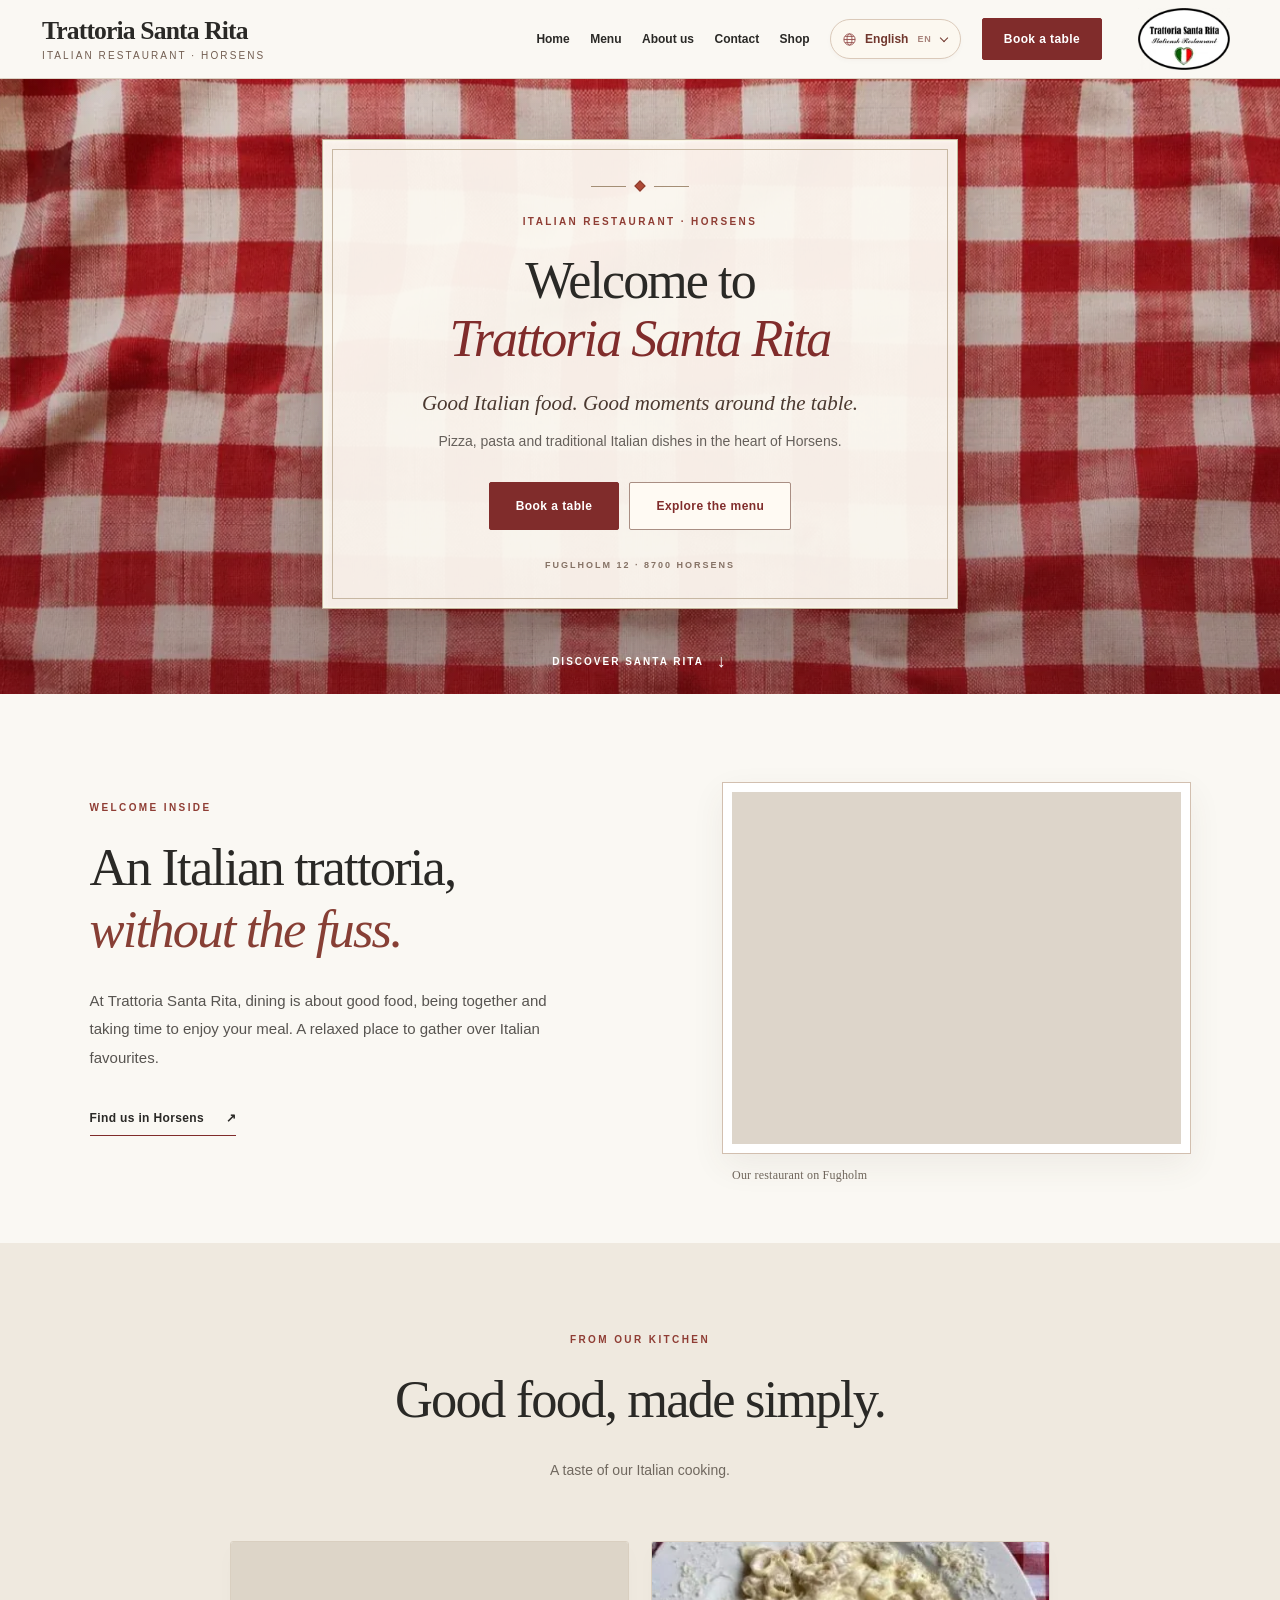
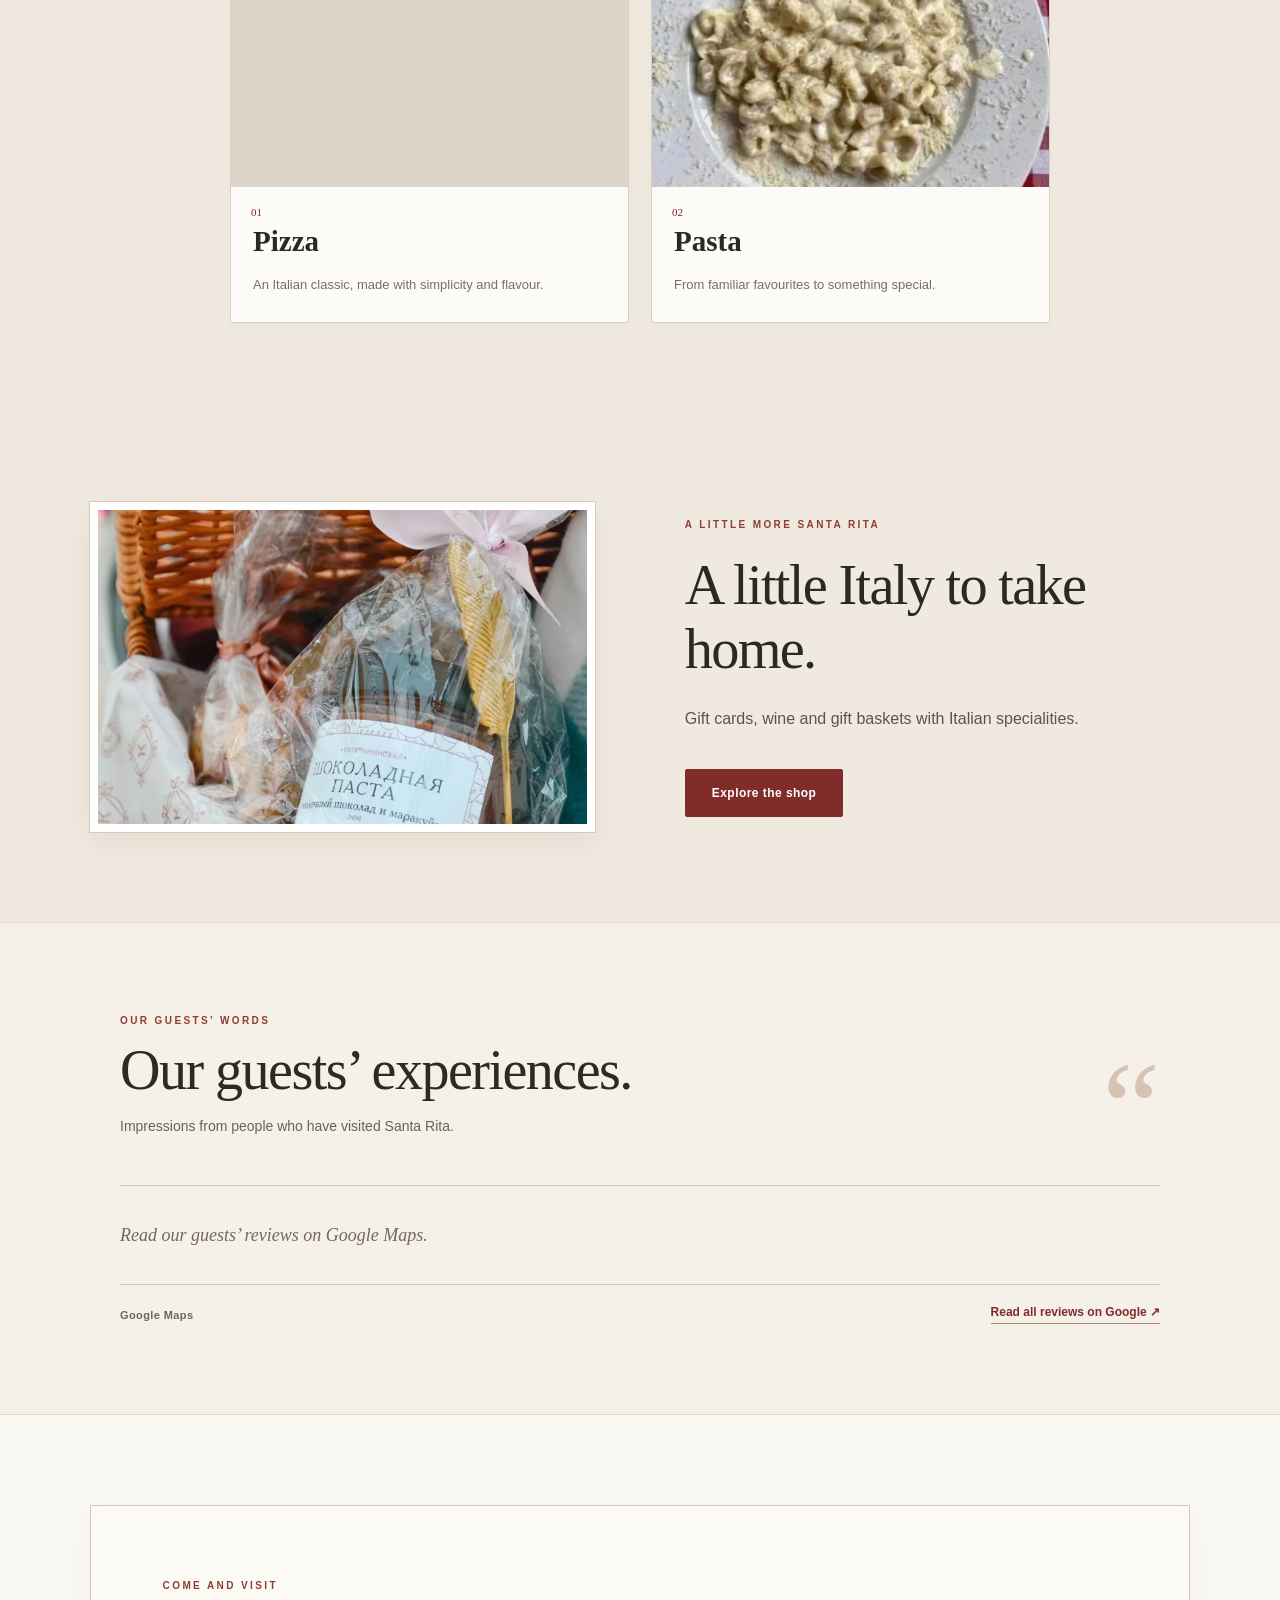
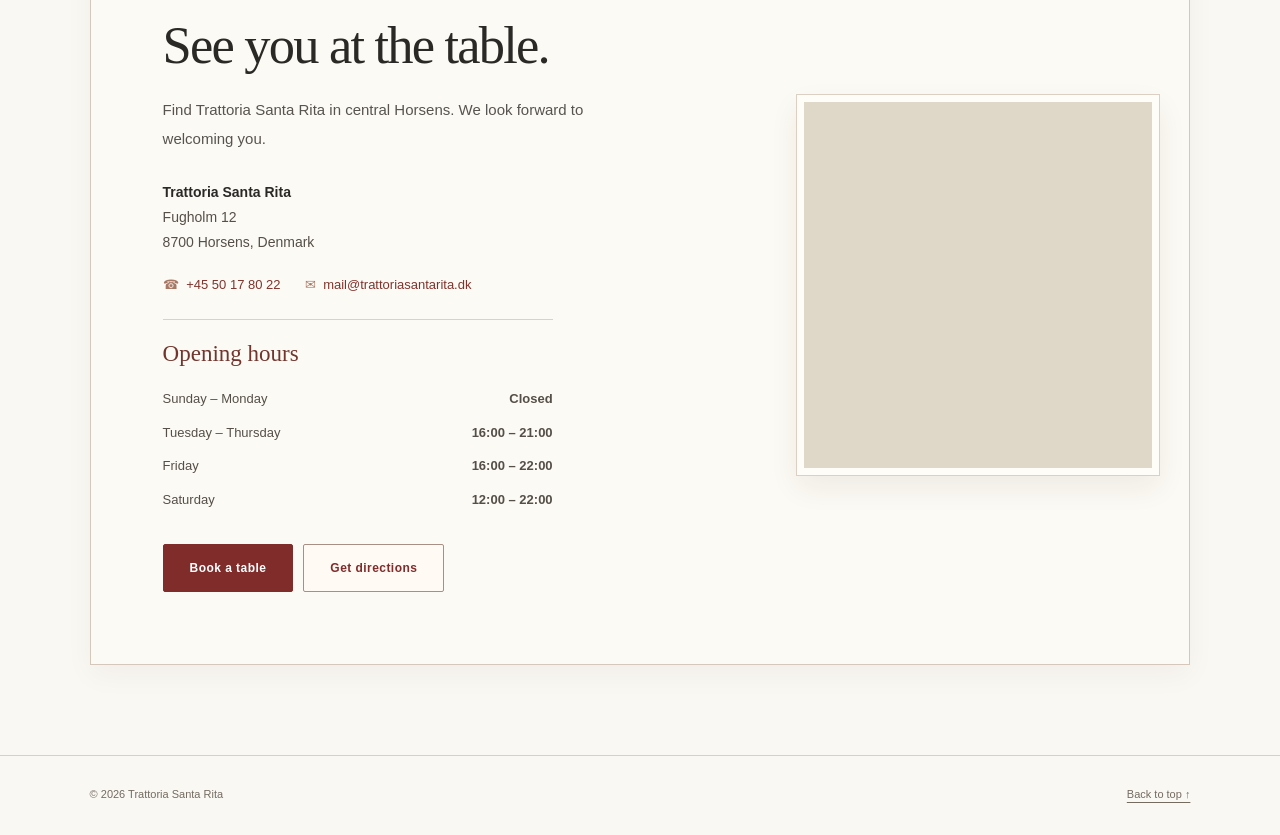
==== commit c82d4426: "Prepare restaurant metadata, social sharing and local release checks" ====
--- a/index.html
+++ b/index.html
@@ -2,12 +2,33 @@
 
 <html lang="da">
 <head>
+<title>Italiensk restaurant i Horsens | Trattoria Santa Rita</title>
+<!-- SEO: generated by scripts/build-seo.py -->
+<meta name="description" content="Besøg Trattoria Santa Rita på Fugholm 12 i Horsens. Se vores italienske menukort, åbningstider og book et bord.">
+<meta name="robots" content="index,follow">
+<link rel="canonical" href="https://trattoriasantarita.dk/">
+<link rel="icon" href="/immagini/favicon.png" type="image/png">
+<meta property="og:type" content="website">
+<meta property="og:url" content="https://trattoriasantarita.dk/">
+<meta property="og:site_name" content="Trattoria Santa Rita">
+<meta property="og:locale" content="da_DK">
+<meta property="og:title" content="Italiensk restaurant i Horsens | Trattoria Santa Rita">
+<meta property="og:description" content="Besøg Trattoria Santa Rita på Fugholm 12 i Horsens. Se vores italienske menukort, åbningstider og book et bord.">
+<meta property="og:image" content="https://trattoriasantarita.dk/immagini/santa-rita-og.jpg">
+<meta property="og:image:width" content="1200">
+<meta property="og:image:height" content="630">
+<meta name="twitter:card" content="summary_large_image">
+<meta name="twitter:title" content="Italiensk restaurant i Horsens | Trattoria Santa Rita">
+<meta name="twitter:description" content="Besøg Trattoria Santa Rita på Fugholm 12 i Horsens. Se vores italienske menukort, åbningstider og book et bord.">
+<meta name="twitter:image" content="https://trattoriasantarita.dk/immagini/santa-rita-og.jpg">
+<script type="application/ld+json">{"@context":"https://schema.org","@type":"Restaurant","name":"Trattoria Santa Rita","url":"https://trattoriasantarita.dk/","image":"https://trattoriasantarita.dk/immagini/santa-rita-og.jpg","address":{"@type":"PostalAddress","streetAddress":"Fugholm 12","postalCode":"8700","addressLocality":"Horsens","addressCountry":"DK"},"telephone":"+4550178022","email":"mail@trattoriasantarita.dk","hasMenu":"https://trattoriasantarita.dk/menu.html","potentialAction":{"@type":"ReserveAction","target":"https://book.trattoriasantarita.dk/book"},"openingHoursSpecification":[{"@type":"OpeningHoursSpecification","dayOfWeek":["Tuesday","Wednesday","Thursday"],"opens":"16:00","closes":"21:00"},{"@type":"OpeningHoursSpecification","dayOfWeek":["Friday"],"opens":"16:00","closes":"22:00"},{"@type":"OpeningHoursSpecification","dayOfWeek":["Saturday"],"opens":"12:00","closes":"22:00"}]}</script>
+<!-- /SEO -->
 <meta charset="utf-8"/>
 <meta content="width=device-width, initial-scale=1" name="viewport"/>
 <meta content="#f8f5ef" name="theme-color"/>
-<meta content="Trattoria Santa Rita – italiensk restaurant i Horsens. Se menukort og book et bord." name="description"/>
-<title>Trattoria Santa Rita · Horsens</title>
-<link rel="icon" href="immagini/favicon.png" type="image/png">
+
+
+
 <style>
 :root{--cream:#faf8f3;--paper:#fffdf8;--ink:#2a2926;--muted:#66605b;--red:#802c2b;--red-hover:#64211f;--line:#d6c8b7;--sand:#eee7da;--serif:"Palatino Linotype","Book Antiqua",Palatino,"Iowan Old Style",Georgia,serif;--sans:Arial,Helvetica,sans-serif}
 *{box-sizing:border-box}html{scroll-behavior:smooth;scroll-padding-top:95px}body{margin:0;color:var(--ink);background:var(--cream);font-family:var(--sans);-webkit-font-smoothing:antialiased}button,a{touch-action:manipulation}a{color:inherit;text-decoration:none}button{font:inherit;cursor:pointer}a:focus-visible,button:focus-visible,input:focus-visible,select:focus-visible{outline:3px solid #b86c37;outline-offset:4px}img{max-width:100%}
@@ -169,6 +190,7 @@
 .intro-right.sr-real-photo-frame .sr-real-photo{object-position:center 57%}.visit-panel .sr-visit-real-photo img{object-position:48% center}
 .visit-contact{display:flex;flex-wrap:wrap;gap:10px 24px;margin:-8px 0 0;color:#80332d;font:13px/1.6 var(--sans)}.visit-contact a{text-decoration:none;overflow-wrap:anywhere}.visit-contact a:hover{text-decoration:underline;text-underline-offset:3px}.visit-contact a span{display:inline-block;margin-right:4px;color:#a87865}@media(max-width:560px){.visit-contact{flex-direction:column;gap:7px;font-size:13px}}select[data-language-select]{border:1px solid #d7c5b4;border-radius:3px;background:#fffdf8;color:#802c2b;padding:8px 5px;font:700 11px Arial;cursor:pointer;max-width:100%;min-height:36px}select[data-language-select]:focus-visible{outline:3px solid #b86c37;outline-offset:3px}@media(max-width:850px){.nav select[data-language-select],.nav-links select[data-language-select]{margin:9px 0;min-height:44px;width:100%;text-align:left}}</style><link rel="stylesheet" href="lingua.css">
 <script src="lingua.js"></script><script src="inglese.js"></script>
+<script src="seo-metadata.js" defer></script>
 </head>
 <body>
 
@@ -241,8 +263,7 @@
 <p class="section-kicker" data-i18n="contactKicker">KIG FORBI</p>
 <h2 data-i18n="contactTitle" id="visitTitle">Vi ses ved bordet.</h2>
 <p class="body-text" data-i18n="contactDesc">Find Trattoria Santa Rita i Horsens centrum. Vi glæder os til at byde dig velkommen.</p>
-<p class="address"><strong>Trattoria Santa Rita</strong><br>Fugholm 12<br/>8700 Horsens, <span data-site-text="country">Danmark</span></br></p>
-<div class="visit-contact"><a href="tel:+4550178022"><span aria-hidden="true">☎</span> +45 50 17 80 22</a><a href="mailto:mail@trattoriasantarita.dk"><span aria-hidden="true">✉</span> mail@trattoriasantarita.dk</a></div>
+<p class="address"><strong>Trattoria Santa Rita</strong><br>Fugholm 12<br>8700 Horsens, <span data-site-text="country">Danmark</span></p><div class="visit-contact"><a href="tel:+4550178022"><span aria-hidden="true">☎</span> +45 50 17 80 22</a><a href="mailto:mail@trattoriasantarita.dk"><span aria-hidden="true">✉</span> mail@trattoriasantarita.dk</a></div>
 <section class="visit-hours" aria-labelledby="visitHoursTitle"><h3 id="visitHoursTitle" data-i18n="hoursTitle">Åbningstider</h3><dl><div><dt data-i18n="hoursSunMon">Søndag – mandag</dt><dd data-i18n="hoursClosed">Lukket</dd></div><div><dt data-i18n="hoursTueThu">Tirsdag – torsdag</dt><dd>16:00 – 21:00</dd></div><div><dt data-i18n="hoursFriday">Fredag</dt><dd>16:00 – 22:00</dd></div><div><dt data-i18n="hoursSaturday">Lørdag</dt><dd>12:00 – 22:00</dd></div></dl></section>
 <div class="visit-actions"><a class="btn btn-primary" data-i18n="book" data-booking-link href="https://book.trattoriasantarita.dk/book?lang=da">Book bord</a><a class="btn btn-outline" data-i18n="directions" href="https://www.google.com/maps/search/?api=1&amp;query=Trattoria+Santa+Rita+Fugholm+12+Horsens" rel="noopener" target="_blank">Find vej</a></div>
 </div>
--- a/lingua.css
+++ b/lingua.css
@@ -1,4 +1,4 @@
-/* Selettore lingua condiviso: controllo nativo per tastiera e dispositivi mobili. */
+/* Selettore lingua condiviso; il controllo nativo resta come fallback. */
 .sr-language-picker{position:relative;display:inline-flex;align-items:center;flex:none;color:#802c2b;isolation:isolate}
 .sr-language-picker>svg{position:absolute;left:12px;width:15px;height:15px;pointer-events:none;z-index:1;opacity:.8}
 .sr-language-picker:after{content:'';position:absolute;right:12px;top:calc(50% - 4px);width:6px;height:6px;border-right:1.5px solid currentColor;border-bottom:1.5px solid currentColor;transform:rotate(45deg);pointer-events:none}
@@ -8,3 +8,21 @@
 .sr-language-picker select option{background:#fffdf8;color:#3b2d27}
 @media(max-width:850px){.nav .sr-language-picker,.nav-links .sr-language-picker{width:100%;margin:12px 0}.sr-language-picker select[data-language-select]{width:100%!important;min-height:46px!important;padding-left:39px!important;font-size:13px!important}.sr-language-picker>svg{left:15px;width:17px;height:17px}.sr-language-picker:after{right:17px}}
 @media(prefers-reduced-motion:reduce){.sr-language-picker select[data-language-select]{transition:none}}
+.sr-language-picker.is-enhanced{z-index:30}
+.sr-language-picker.is-enhanced:after{display:none}
+.sr-language-picker.is-enhanced select[data-language-select]{position:absolute!important;width:1px!important;height:1px!important;min-height:0!important;padding:0!important;border:0!important;overflow:hidden!important;clip-path:inset(50%)!important;white-space:nowrap!important}
+.sr-language-trigger{display:inline-flex;align-items:center;gap:9px;min-height:40px;padding:9px 12px 9px 34px;border:1px solid #dac9b9;border-radius:999px;background:#fcf8f0;color:#71372e;font:600 12px/1.2 Arial,sans-serif;cursor:pointer;box-shadow:0 2px 5px #52302507;transition:border-color .15s,background .15s}
+.sr-language-trigger:after{content:'';width:5px;height:5px;margin:0 1px 3px 1px;border-right:1.5px solid currentColor;border-bottom:1.5px solid currentColor;transform:rotate(45deg)}
+.sr-language-trigger:hover,.sr-language-trigger[aria-expanded=true]{border-color:#a77868;background:#fffdf8}
+.sr-language-code{font:600 9px/1.2 Arial,sans-serif;letter-spacing:.08em;opacity:.6}
+.sr-language-panel{position:absolute;top:calc(100% + 8px);right:0;min-width:196px;padding:6px;border:1px solid #e3d5c6;border-radius:16px;background:#fffdf7;box-shadow:0 12px 32px #40231c24;z-index:31}
+.sr-language-panel[hidden]{display:none!important}
+.sr-language-option{display:flex;align-items:center;gap:15px;width:100%;min-height:44px;margin:0;padding:10px 11px;border:0;border-radius:10px;background:transparent;color:#573c32;text-align:left;font:500 13px/1.2 Arial,sans-serif;cursor:pointer}
+.sr-language-option>.sr-language-code{margin-left:auto}
+.sr-language-check{width:12px;color:#802c2b;visibility:hidden}
+.sr-language-option.is-current{background:#f4e9de;color:#802c2b;font-weight:600}
+.sr-language-option.is-current .sr-language-check{visibility:visible}
+.sr-language-option:hover{background:#f5eee4}
+.sr-language-trigger:focus-visible,.sr-language-option:focus-visible{outline:2px solid #a76f52;outline-offset:3px}
+@media(max-width:850px){.nav .sr-language-picker.is-enhanced,.nav-links .sr-language-picker.is-enhanced{width:auto;align-self:flex-start;margin:10px 0}.sr-language-picker.is-enhanced>svg{left:13px;width:15px;height:15px}.sr-language-trigger{min-height:44px;padding-left:35px}.sr-language-panel{left:0;right:auto;max-width:calc(100vw - 48px)}}
+@media(prefers-reduced-motion:reduce){.sr-language-trigger{transition:none}}
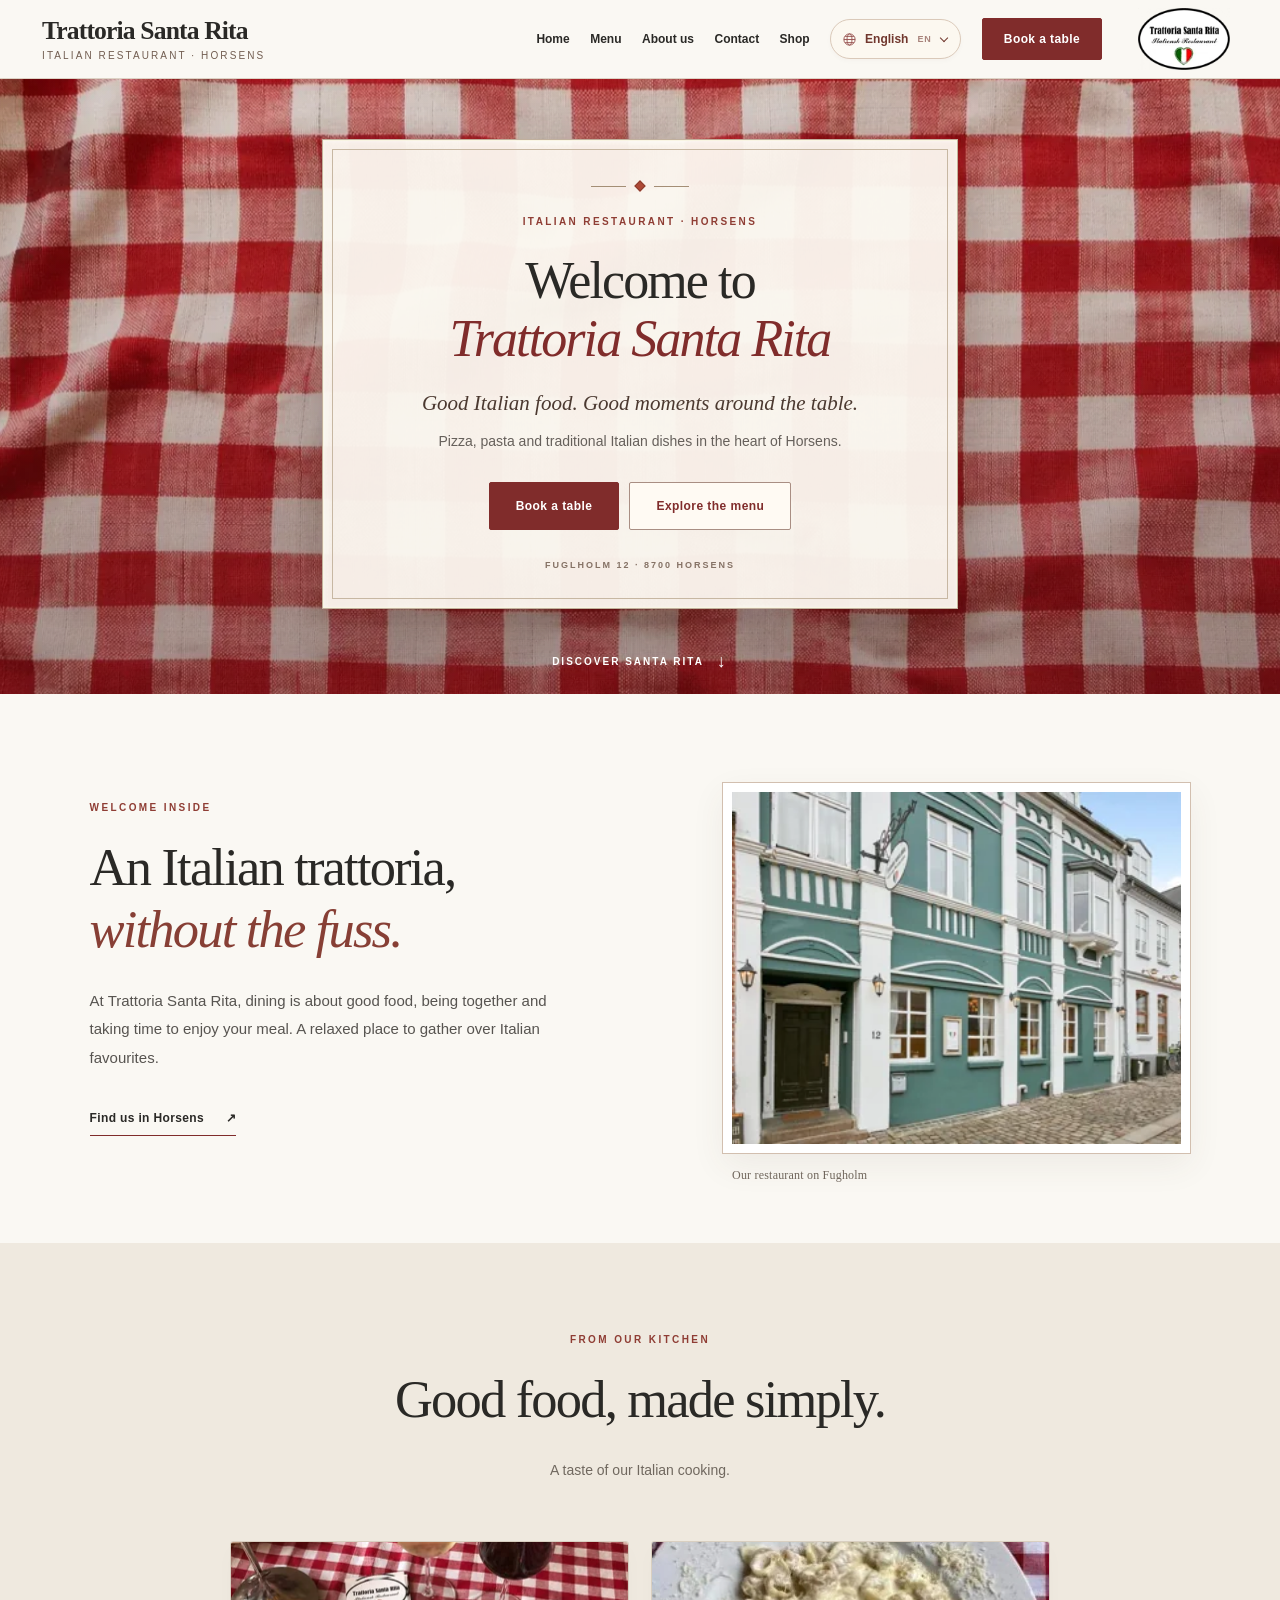
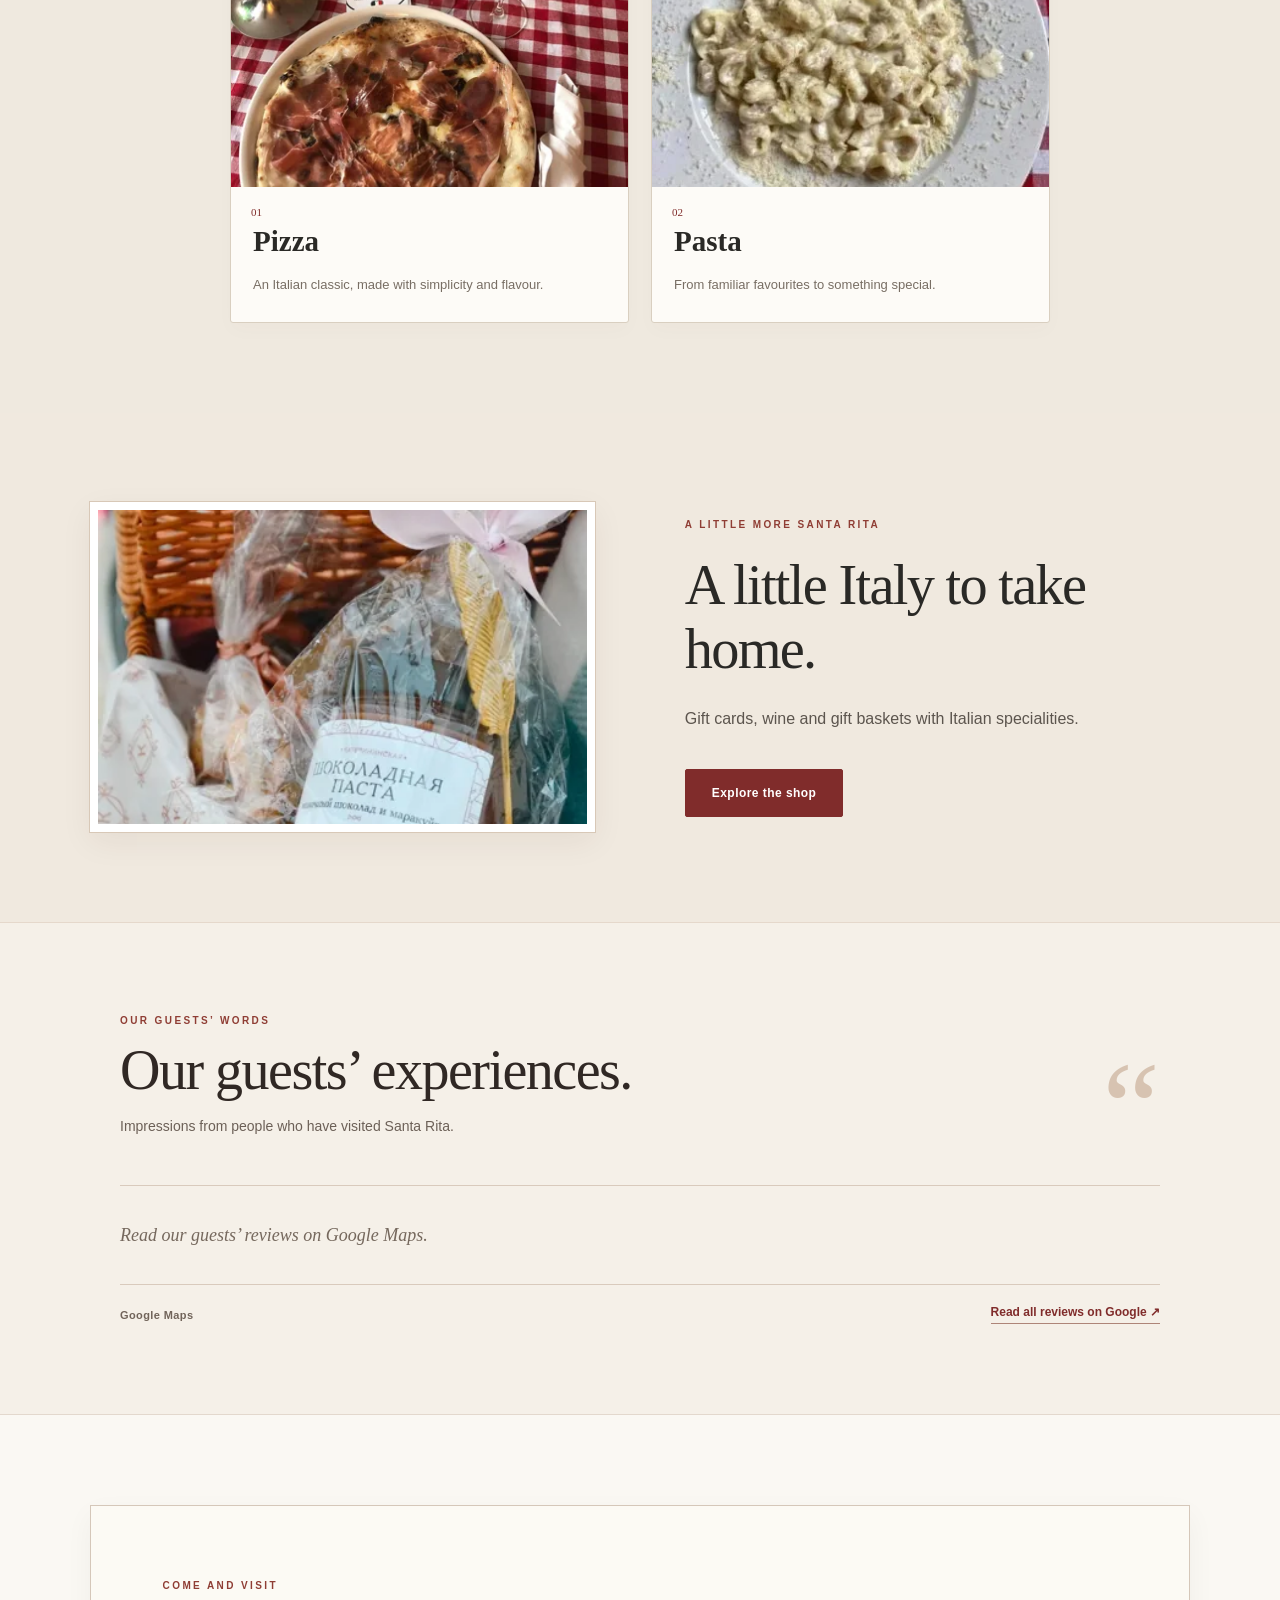
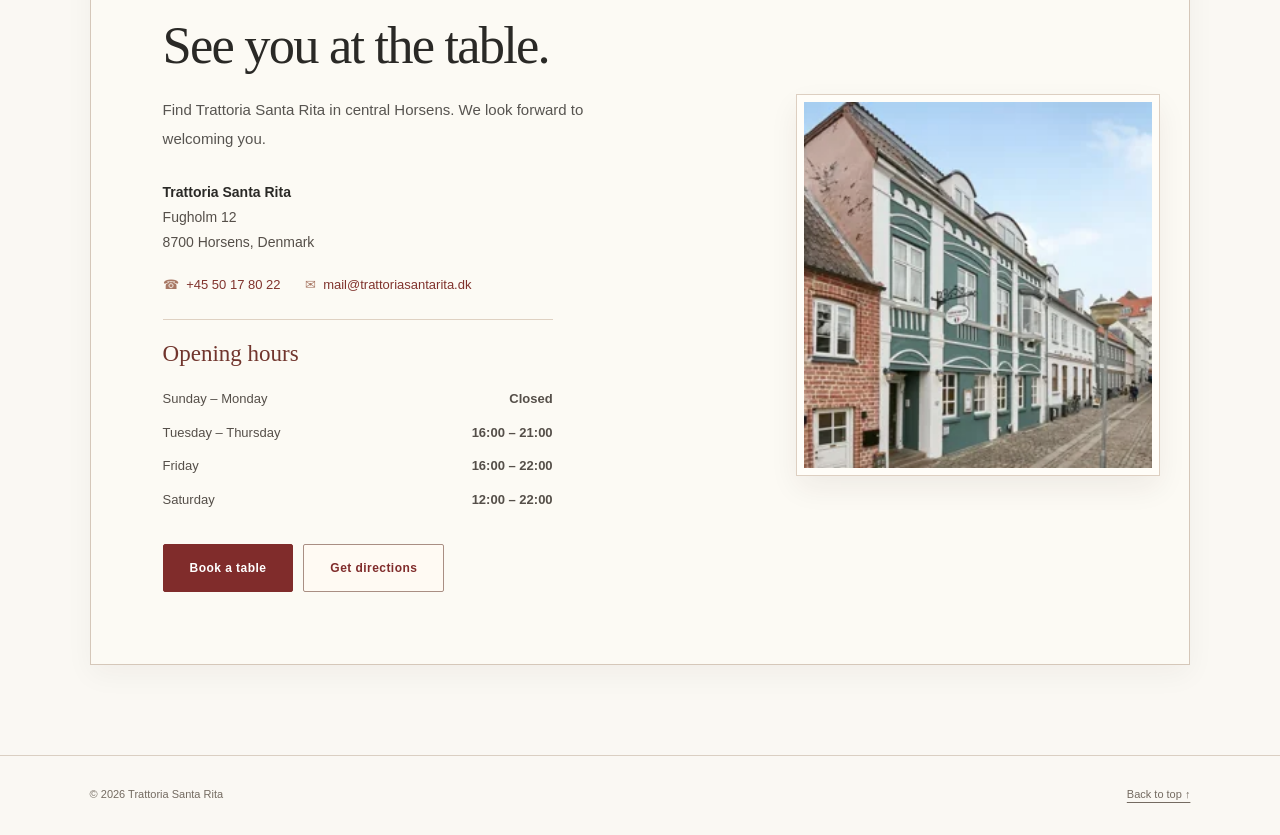
==== commit c69c3613: "Publish Santa Rita test preview" ====
--- a/index.html
+++ b/index.html
@@ -2,30 +2,31 @@
 
 <html lang="da">
 <head>
+<meta name="robots" content="noindex,nofollow">
 <title>Italiensk restaurant i Horsens | Trattoria Santa Rita</title>
 <!-- SEO: generated by scripts/build-seo.py -->
 <meta name="description" content="Besøg Trattoria Santa Rita på Fugholm 12 i Horsens. Se vores italienske menukort, åbningstider og book et bord.">
-<meta name="robots" content="index,follow">
-<link rel="canonical" href="https://trattoriasantarita.dk/">
-<link rel="icon" href="/immagini/favicon.png" type="image/png">
+
+<link rel="canonical" href="https://matteodf3.github.io/santa-rita-website/">
+<link rel="icon" href="/santa-rita-website/immagini/favicon.png" type="image/png">
 <meta property="og:type" content="website">
-<meta property="og:url" content="https://trattoriasantarita.dk/">
+<meta property="og:url" content="https://matteodf3.github.io/santa-rita-website/">
 <meta property="og:site_name" content="Trattoria Santa Rita">
 <meta property="og:locale" content="da_DK">
 <meta property="og:title" content="Italiensk restaurant i Horsens | Trattoria Santa Rita">
 <meta property="og:description" content="Besøg Trattoria Santa Rita på Fugholm 12 i Horsens. Se vores italienske menukort, åbningstider og book et bord.">
-<meta property="og:image" content="https://trattoriasantarita.dk/immagini/santa-rita-og.jpg">
+<meta property="og:image" content="https://matteodf3.github.io/santa-rita-website/immagini/santa-rita-og.jpg">
 <meta property="og:image:width" content="1200">
 <meta property="og:image:height" content="630">
 <meta name="twitter:card" content="summary_large_image">
 <meta name="twitter:title" content="Italiensk restaurant i Horsens | Trattoria Santa Rita">
 <meta name="twitter:description" content="Besøg Trattoria Santa Rita på Fugholm 12 i Horsens. Se vores italienske menukort, åbningstider og book et bord.">
-<meta name="twitter:image" content="https://trattoriasantarita.dk/immagini/santa-rita-og.jpg">
-<script type="application/ld+json">{"@context":"https://schema.org","@type":"Restaurant","name":"Trattoria Santa Rita","url":"https://trattoriasantarita.dk/","image":"https://trattoriasantarita.dk/immagini/santa-rita-og.jpg","address":{"@type":"PostalAddress","streetAddress":"Fugholm 12","postalCode":"8700","addressLocality":"Horsens","addressCountry":"DK"},"telephone":"+4550178022","email":"mail@trattoriasantarita.dk","hasMenu":"https://trattoriasantarita.dk/menu.html","potentialAction":{"@type":"ReserveAction","target":"https://book.trattoriasantarita.dk/book"},"openingHoursSpecification":[{"@type":"OpeningHoursSpecification","dayOfWeek":["Tuesday","Wednesday","Thursday"],"opens":"16:00","closes":"21:00"},{"@type":"OpeningHoursSpecification","dayOfWeek":["Friday"],"opens":"16:00","closes":"22:00"},{"@type":"OpeningHoursSpecification","dayOfWeek":["Saturday"],"opens":"12:00","closes":"22:00"}]}</script>
+<meta name="twitter:image" content="https://matteodf3.github.io/santa-rita-website/immagini/santa-rita-og.jpg">
+
 <!-- /SEO -->
-<meta charset="utf-8"/>
-<meta content="width=device-width, initial-scale=1" name="viewport"/>
-<meta content="#f8f5ef" name="theme-color"/>
+<meta charset="utf-8"/santa-rita-website/>
+<meta content="width=device-width, initial-scale=1" name="viewport"/santa-rita-website/>
+<meta content="#f8f5ef" name="theme-color"/santa-rita-website/>
 
 
 
@@ -200,9 +201,9 @@
 <span class="wordmark-top">Trattoria Santa Rita</span>
 <span class="wordmark-bottom" data-site-text="restaurantSubtitle">Italiensk Restaurant · Horsens</span>
 </a>
-<nav aria-label="Navigation" class="nav-links" id="navLinks"><a data-i18n="navHome" href="#home">Home</a><a data-i18n="navMenu" href="menu.html">Menukort</a><a data-i18n="navAbout" href="#about">Om os</a><a data-i18n="navContact" href="#contact">Kontakt</a><a data-i18n="navShop" href="shop.html">Shop</a><span class="sr-language-picker"><svg viewBox="0 0 24 24" fill="none" stroke="currentColor" stroke-width="1.5" aria-hidden="true"><circle cx="12" cy="12" r="9"/><ellipse cx="12" cy="12" rx="4" ry="9"/><path d="M3 12h18M5 7h14M5 17h14"/></svg><select class="lang-switch" id="langSwitch" data-language-select aria-label="Website language"><option value="da">Dansk</option><option value="it">Italiano</option><option value="en">English</option></select></span><a class="nav-book" data-i18n="book" data-booking-link href="https://book.trattoriasantarita.dk/book?lang=da">Book bord</a></nav>
+<nav aria-label="Navigation" class="nav-links" id="navLinks"><a data-i18n="navHome" href="#home">Home</a><a data-i18n="navMenu" href="menu.html">Menukort</a><a data-i18n="navAbout" href="#about">Om os</a><a data-i18n="navContact" href="#contact">Kontakt</a><a data-i18n="navShop" href="shop.html">Shop</a><span class="sr-language-picker"><svg viewBox="0 0 24 24" fill="none" stroke="currentColor" stroke-width="1.5" aria-hidden="true"><circle cx="12" cy="12" r="9"/santa-rita-website/><ellipse cx="12" cy="12" rx="4" ry="9"/santa-rita-website/><path d="M3 12h18M5 7h14M5 17h14"/santa-rita-website/></svg><select class="lang-switch" id="langSwitch" data-language-select aria-label="Website language"><option value="da">Dansk</option><option value="it">Italiano</option><option value="en">English</option></select></span><a class="nav-book" data-i18n="book" data-booking-link href="https://book.trattoriasantarita.dk/book?lang=da">Book bord</a></nav>
 <div class="header-end">
-<img alt="Logo originale Trattoria Santa Rita" class="brand-logo" src="immagini/6af07bca32dea63d-256.webp" width="700" height="467" srcset="immagini/6af07bca32dea63d-128.webp 128w, immagini/6af07bca32dea63d-256.webp 256w" sizes="108px"/>
+<img alt="Logo originale Trattoria Santa Rita" class="brand-logo" src="immagini/6af07bca32dea63d-256.webp" width="700" height="467" srcset="immagini/6af07bca32dea63d-128.webp 128w, immagini/6af07bca32dea63d-256.webp 256w" sizes="108px"/santa-rita-website/>
 <button aria-controls="navLinks" aria-expanded="false" aria-label="Åbn menu" class="menu-toggle" id="menuToggle" type="button"><span></span><span></span><span></span></button>
 </div>
 </div>
@@ -235,7 +236,7 @@
 <p class="body-text" data-i18n="aboutBody">Hos Trattoria Santa Rita handler et restaurantbesøg om god mad, nærvær og tid til at nyde måltidet. Et afslappet sted at samles over italienske favoritter.</p>
 <a class="text-link" href="#contact"><span data-i18n="findUs">Find os i Horsens</span> <span aria-hidden="true">↗</span></a>
 </div>
-<div aria-label="Trattoria Santa Rita decor" class="intro-right sr-real-photo-frame reveal"><img alt="Facciata della Trattoria Santa Rita a Fugholm" class="sr-real-photo" decoding="async" loading="lazy" src="immagini/7f90315d88bc8c5f-800.webp" width="1920" height="1280" srcset="immagini/7f90315d88bc8c5f-400.webp 400w, immagini/7f90315d88bc8c5f-800.webp 800w, immagini/7f90315d88bc8c5f-1200.webp 1200w, immagini/7f90315d88bc8c5f-1600.webp 1600w" sizes="(max-width: 850px) calc(100vw - 40px), 50vw"/><p class="photo-caption" data-i18n="photoCaption">Vores rigtige restaurant på Fugholm</p></div>
+<div aria-label="Trattoria Santa Rita decor" class="intro-right sr-real-photo-frame reveal"><img alt="Facciata della Trattoria Santa Rita a Fugholm" class="sr-real-photo" decoding="async" loading="lazy" src="immagini/7f90315d88bc8c5f-800.webp" width="1920" height="1280" srcset="immagini/7f90315d88bc8c5f-400.webp 400w, immagini/7f90315d88bc8c5f-800.webp 800w, immagini/7f90315d88bc8c5f-1200.webp 1200w, immagini/7f90315d88bc8c5f-1600.webp 1600w" sizes="(max-width: 850px) calc(100vw - 40px), 50vw"/santa-rita-website/><p class="photo-caption" data-i18n="photoCaption">Vores rigtige restaurant på Fugholm</p></div>
 </section>
 <section aria-labelledby="menuTitle" class="menu-section section-pad" id="menu">
 <div class="section-heading reveal">
@@ -244,14 +245,14 @@
 <p data-i18n="menuIntro">Et kig på nogle af vores italienske retter.</p>
 </div>
 <div class="menu-grid">
-<article class="menu-item reveal"><img alt="Pizza Regina fra Trattoria Santa Ritas nuværende hjemmeside" class="menu-photo" decoding="async" loading="lazy" src="immagini/0ea3ce63c4d12f55-800.webp" width="1439" height="1126" srcset="immagini/0ea3ce63c4d12f55-400.webp 400w, immagini/0ea3ce63c4d12f55-800.webp 800w, immagini/0ea3ce63c4d12f55-1200.webp 1200w" sizes="(max-width: 850px) calc(100vw - 40px), 50vw"/><span class="menu-number">01</span><div><h3>Pizza</h3><p data-i18n="pizzaDesc">Italiensk klassiker, serveret med smag og enkelhed.</p></div><span aria-hidden="true" class="item-arrow">↗</span></article>
-<article class="menu-item reveal"><img alt="Tortellini fra Trattoria Santa Ritas nuværende hjemmeside" class="menu-photo" decoding="async" loading="lazy" src="immagini/6ac00fc5dbb282f7-400.webp" width="400" height="471" srcset="immagini/6ac00fc5dbb282f7-400.webp 400w" sizes="(max-width: 850px) calc(100vw - 40px), 50vw"/><span class="menu-number">02</span><div><h3>Pasta</h3><p data-i18n="pastaDesc">Fra velkendte favoritter til noget særligt.</p></div><span aria-hidden="true" class="item-arrow">↗</span></article>
+<article class="menu-item reveal"><img alt="Pizza Regina fra Trattoria Santa Ritas nuværende hjemmeside" class="menu-photo" decoding="async" loading="lazy" src="immagini/0ea3ce63c4d12f55-800.webp" width="1439" height="1126" srcset="immagini/0ea3ce63c4d12f55-400.webp 400w, immagini/0ea3ce63c4d12f55-800.webp 800w, immagini/0ea3ce63c4d12f55-1200.webp 1200w" sizes="(max-width: 850px) calc(100vw - 40px), 50vw"/santa-rita-website/><span class="menu-number">01</span><div><h3>Pizza</h3><p data-i18n="pizzaDesc">Italiensk klassiker, serveret med smag og enkelhed.</p></div><span aria-hidden="true" class="item-arrow">↗</span></article>
+<article class="menu-item reveal"><img alt="Tortellini fra Trattoria Santa Ritas nuværende hjemmeside" class="menu-photo" decoding="async" loading="lazy" src="immagini/6ac00fc5dbb282f7-400.webp" width="400" height="471" srcset="immagini/6ac00fc5dbb282f7-400.webp 400w" sizes="(max-width: 850px) calc(100vw - 40px), 50vw"/santa-rita-website/><span class="menu-number">02</span><div><h3>Pasta</h3><p data-i18n="pastaDesc">Fra velkendte favoritter til noget særligt.</p></div><span aria-hidden="true" class="item-arrow">↗</span></article>
 
 </div>
 
 </section>
 <section aria-labelledby="shopTeaserTitle" class="shop-teaser section-pad">
-<div class="shop-teaser-inner"><div class="shop-teaser-photo reveal"><img alt="Gavekurv med madvarer, illustrationsfoto" loading="lazy" src="immagini/f5020e60abec9672-800.webp" width="1060" height="1600" srcset="immagini/f5020e60abec9672-400.webp 400w, immagini/f5020e60abec9672-800.webp 800w" sizes="(max-width: 850px) calc(100vw - 40px), 50vw"/></div>
+<div class="shop-teaser-inner"><div class="shop-teaser-photo reveal"><img alt="Gavekurv med madvarer, illustrationsfoto" loading="lazy" src="immagini/f5020e60abec9672-800.webp" width="1060" height="1600" srcset="immagini/f5020e60abec9672-400.webp 400w, immagini/f5020e60abec9672-800.webp 800w" sizes="(max-width: 850px) calc(100vw - 40px), 50vw"/santa-rita-website/></div>
 <div class="reveal"><p class="section-kicker" data-i18n="shopKicker">LIDT MERE SANTA RITA</p><h2 data-i18n="shopTitle" id="shopTeaserTitle">Lidt Italien med hjem.</h2>
 <p data-i18n="shopDesc">Gavekort, vin og gavekurve med italienske specialiteter.</p>
 <a class="btn btn-primary" data-i18n="shopCTA" href="shop.html">Se shoppen</a>
@@ -267,7 +268,7 @@
 <section class="visit-hours" aria-labelledby="visitHoursTitle"><h3 id="visitHoursTitle" data-i18n="hoursTitle">Åbningstider</h3><dl><div><dt data-i18n="hoursSunMon">Søndag – mandag</dt><dd data-i18n="hoursClosed">Lukket</dd></div><div><dt data-i18n="hoursTueThu">Tirsdag – torsdag</dt><dd>16:00 – 21:00</dd></div><div><dt data-i18n="hoursFriday">Fredag</dt><dd>16:00 – 22:00</dd></div><div><dt data-i18n="hoursSaturday">Lørdag</dt><dd>12:00 – 22:00</dd></div></dl></section>
 <div class="visit-actions"><a class="btn btn-primary" data-i18n="book" data-booking-link href="https://book.trattoriasantarita.dk/book?lang=da">Book bord</a><a class="btn btn-outline" data-i18n="directions" href="https://www.google.com/maps/search/?api=1&amp;query=Trattoria+Santa+Rita+Fugholm+12+Horsens" rel="noopener" target="_blank">Find vej</a></div>
 </div>
-<div aria-hidden="true" class="visit-decoration sr-visit-real-photo"><img alt="" decoding="async" loading="lazy" src="immagini/bf28cbc47d629b57-800.webp" width="1920" height="1280" srcset="immagini/bf28cbc47d629b57-400.webp 400w, immagini/bf28cbc47d629b57-800.webp 800w, immagini/bf28cbc47d629b57-1200.webp 1200w, immagini/bf28cbc47d629b57-1600.webp 1600w" sizes="(max-width: 850px) calc(100vw - 40px), 50vw"/></div>
+<div aria-hidden="true" class="visit-decoration sr-visit-real-photo"><img alt="" decoding="async" loading="lazy" src="immagini/bf28cbc47d629b57-800.webp" width="1920" height="1280" srcset="immagini/bf28cbc47d629b57-400.webp 400w, immagini/bf28cbc47d629b57-800.webp 800w, immagini/bf28cbc47d629b57-1200.webp 1200w, immagini/bf28cbc47d629b57-1600.webp 1600w" sizes="(max-width: 850px) calc(100vw - 40px), 50vw"/santa-rita-website/></div>
 </div>
 </section>
 </main>
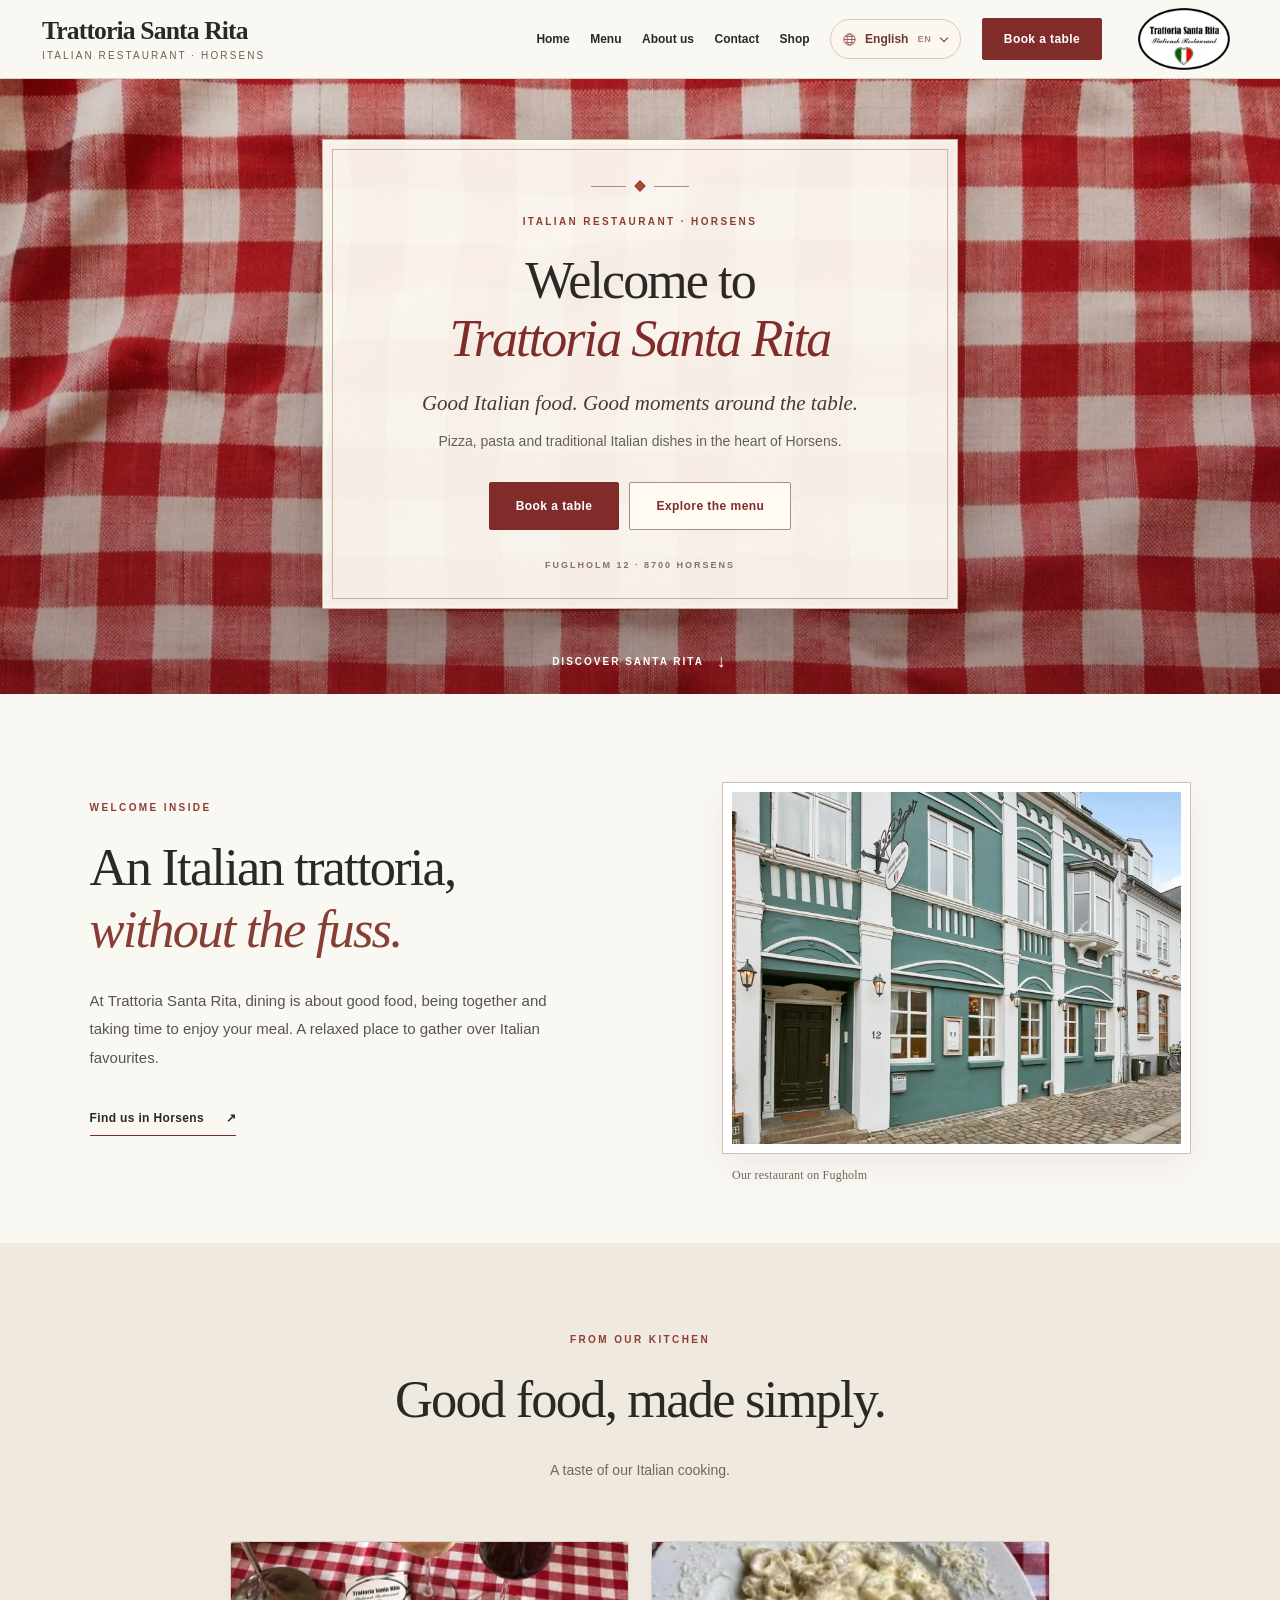
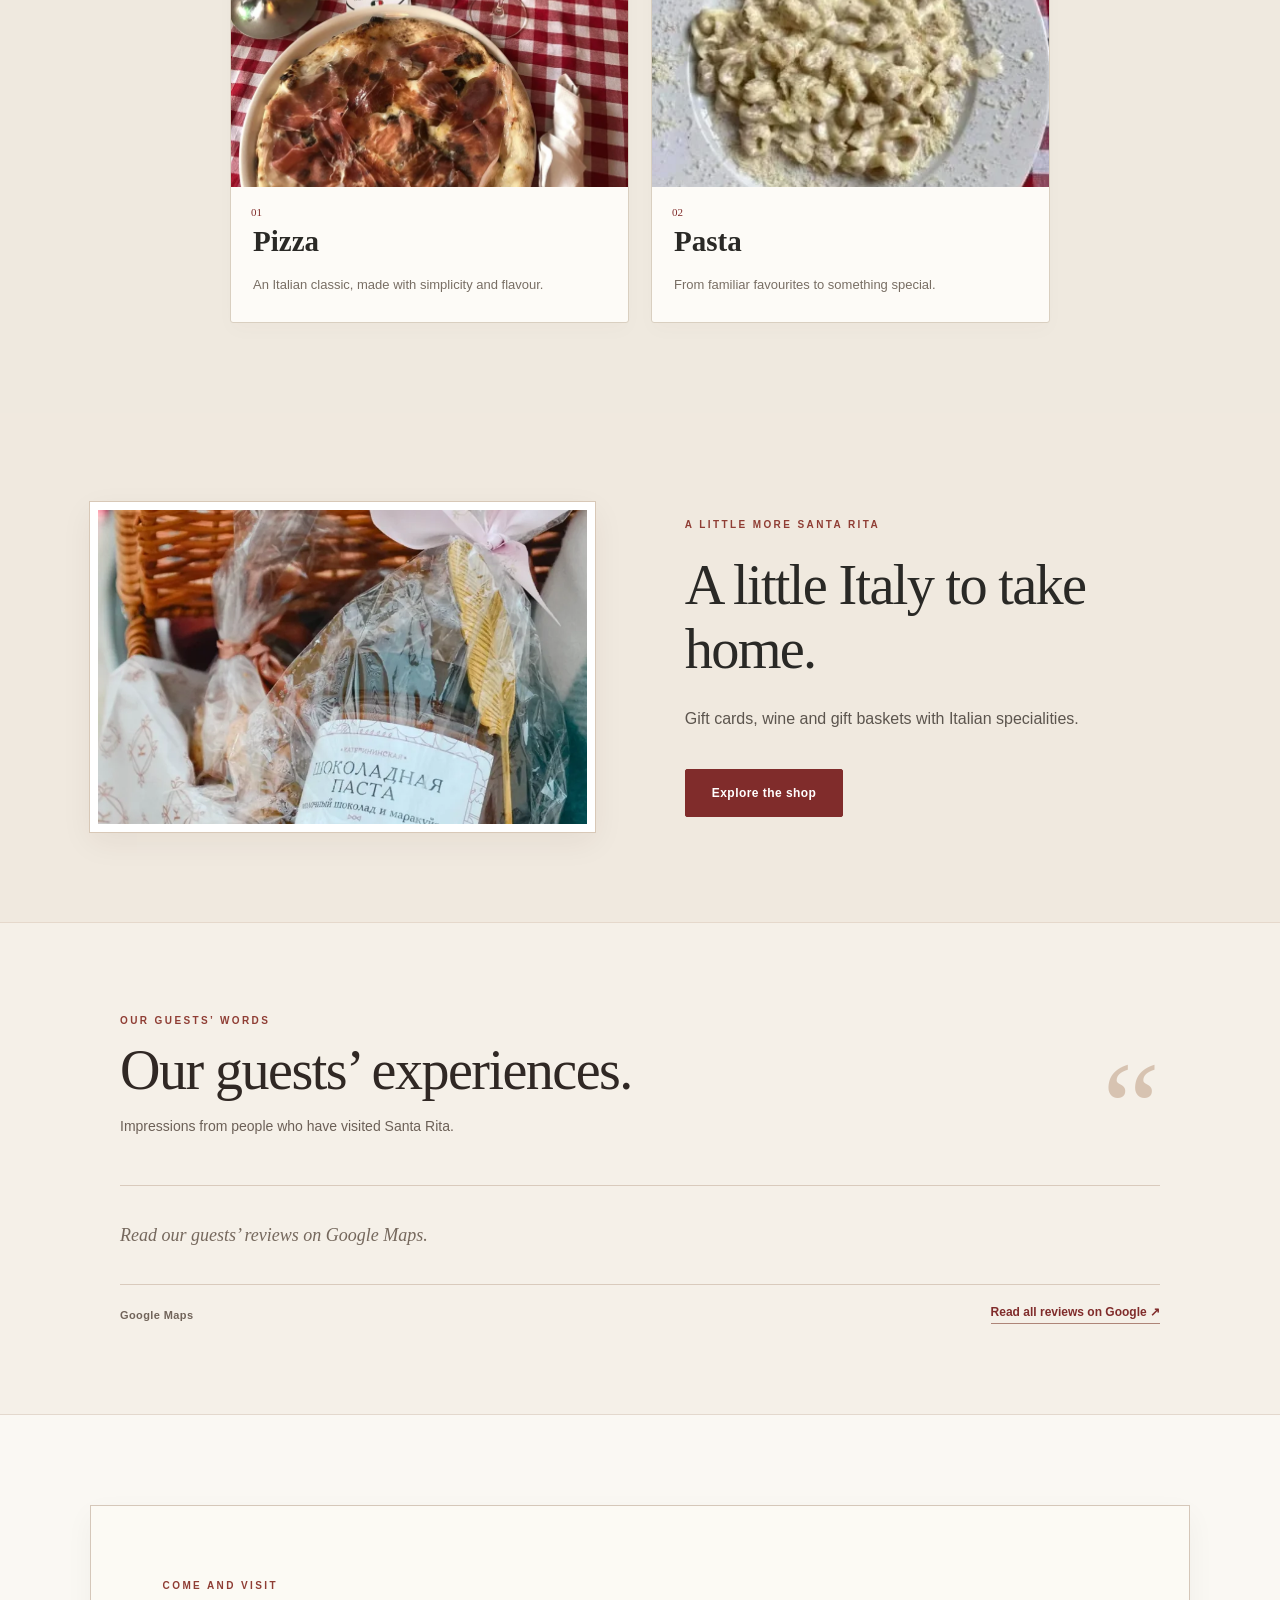
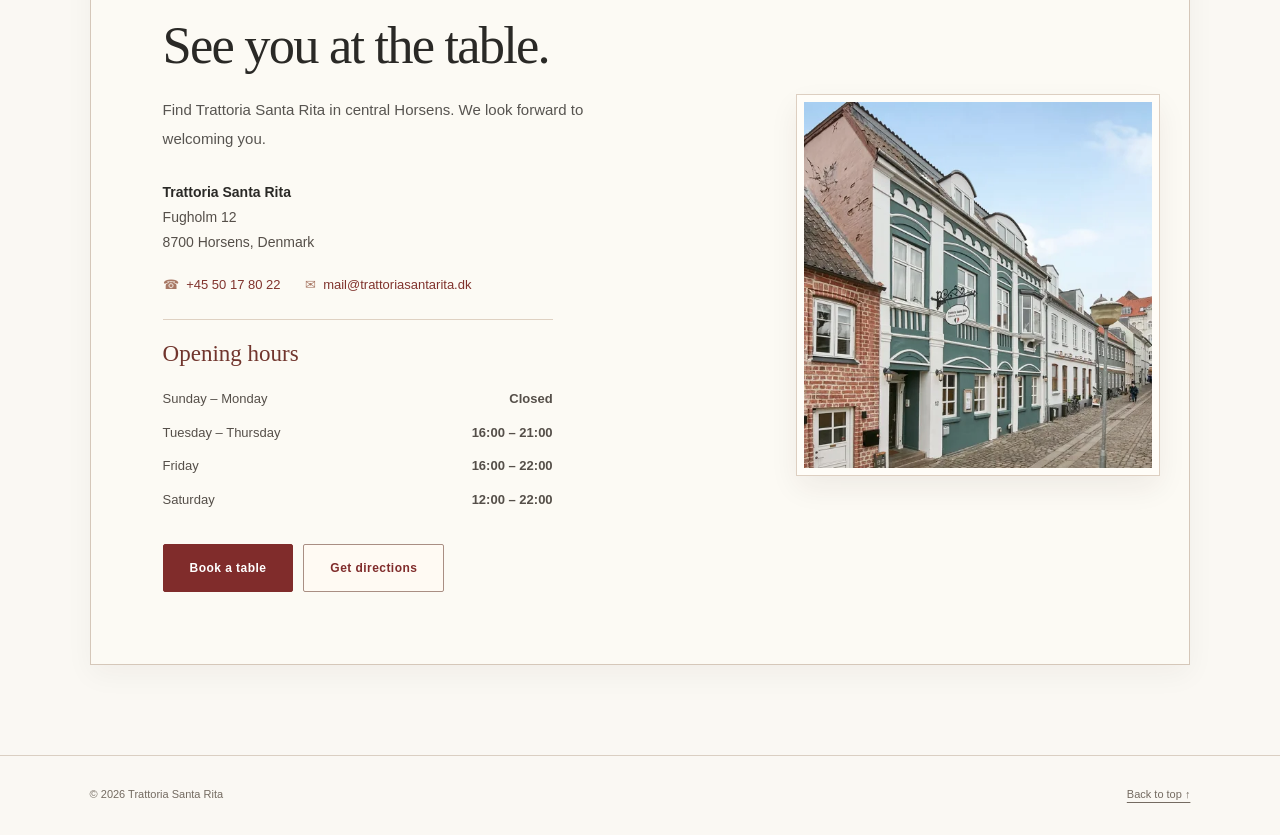
==== commit 135fb943: "Fix iPhone language picker and unify mobile menu buttons" ====
--- a/index.html
+++ b/index.html
@@ -2,31 +2,30 @@
 
 <html lang="da">
 <head>
-<meta name="robots" content="noindex,nofollow">
 <title>Italiensk restaurant i Horsens | Trattoria Santa Rita</title>
 <!-- SEO: generated by scripts/build-seo.py -->
 <meta name="description" content="Besøg Trattoria Santa Rita på Fugholm 12 i Horsens. Se vores italienske menukort, åbningstider og book et bord.">
-
-<link rel="canonical" href="https://matteodf3.github.io/santa-rita-website/">
-<link rel="icon" href="/santa-rita-website/immagini/favicon.png" type="image/png">
+<meta name="robots" content="index,follow">
+<link rel="canonical" href="https://trattoriasantarita.dk/">
+<link rel="icon" href="/immagini/favicon.png" type="image/png">
 <meta property="og:type" content="website">
-<meta property="og:url" content="https://matteodf3.github.io/santa-rita-website/">
+<meta property="og:url" content="https://trattoriasantarita.dk/">
 <meta property="og:site_name" content="Trattoria Santa Rita">
 <meta property="og:locale" content="da_DK">
 <meta property="og:title" content="Italiensk restaurant i Horsens | Trattoria Santa Rita">
 <meta property="og:description" content="Besøg Trattoria Santa Rita på Fugholm 12 i Horsens. Se vores italienske menukort, åbningstider og book et bord.">
-<meta property="og:image" content="https://matteodf3.github.io/santa-rita-website/immagini/santa-rita-og.jpg">
+<meta property="og:image" content="https://trattoriasantarita.dk/immagini/santa-rita-og.jpg">
 <meta property="og:image:width" content="1200">
 <meta property="og:image:height" content="630">
 <meta name="twitter:card" content="summary_large_image">
 <meta name="twitter:title" content="Italiensk restaurant i Horsens | Trattoria Santa Rita">
 <meta name="twitter:description" content="Besøg Trattoria Santa Rita på Fugholm 12 i Horsens. Se vores italienske menukort, åbningstider og book et bord.">
-<meta name="twitter:image" content="https://matteodf3.github.io/santa-rita-website/immagini/santa-rita-og.jpg">
-
+<meta name="twitter:image" content="https://trattoriasantarita.dk/immagini/santa-rita-og.jpg">
+<script type="application/ld+json">{"@context":"https://schema.org","@type":"Restaurant","name":"Trattoria Santa Rita","url":"https://trattoriasantarita.dk/","image":"https://trattoriasantarita.dk/immagini/santa-rita-og.jpg","address":{"@type":"PostalAddress","streetAddress":"Fugholm 12","postalCode":"8700","addressLocality":"Horsens","addressCountry":"DK"},"telephone":"+4550178022","email":"mail@trattoriasantarita.dk","hasMenu":"https://trattoriasantarita.dk/menu.html","potentialAction":{"@type":"ReserveAction","target":"https://book.trattoriasantarita.dk/book"},"openingHoursSpecification":[{"@type":"OpeningHoursSpecification","dayOfWeek":["Tuesday","Wednesday","Thursday"],"opens":"16:00","closes":"21:00"},{"@type":"OpeningHoursSpecification","dayOfWeek":["Friday"],"opens":"16:00","closes":"22:00"},{"@type":"OpeningHoursSpecification","dayOfWeek":["Saturday"],"opens":"12:00","closes":"22:00"}]}</script>
 <!-- /SEO -->
-<meta charset="utf-8"/santa-rita-website/>
-<meta content="width=device-width, initial-scale=1" name="viewport"/santa-rita-website/>
-<meta content="#f8f5ef" name="theme-color"/santa-rita-website/>
+<meta charset="utf-8"/>
+<meta content="width=device-width, initial-scale=1" name="viewport"/>
+<meta content="#f8f5ef" name="theme-color"/>
 
 
 
@@ -201,10 +200,10 @@
 <span class="wordmark-top">Trattoria Santa Rita</span>
 <span class="wordmark-bottom" data-site-text="restaurantSubtitle">Italiensk Restaurant · Horsens</span>
 </a>
-<nav aria-label="Navigation" class="nav-links" id="navLinks"><a data-i18n="navHome" href="#home">Home</a><a data-i18n="navMenu" href="menu.html">Menukort</a><a data-i18n="navAbout" href="#about">Om os</a><a data-i18n="navContact" href="#contact">Kontakt</a><a data-i18n="navShop" href="shop.html">Shop</a><span class="sr-language-picker"><svg viewBox="0 0 24 24" fill="none" stroke="currentColor" stroke-width="1.5" aria-hidden="true"><circle cx="12" cy="12" r="9"/santa-rita-website/><ellipse cx="12" cy="12" rx="4" ry="9"/santa-rita-website/><path d="M3 12h18M5 7h14M5 17h14"/santa-rita-website/></svg><select class="lang-switch" id="langSwitch" data-language-select aria-label="Website language"><option value="da">Dansk</option><option value="it">Italiano</option><option value="en">English</option></select></span><a class="nav-book" data-i18n="book" data-booking-link href="https://book.trattoriasantarita.dk/book?lang=da">Book bord</a></nav>
+<nav aria-label="Navigation" class="nav-links" id="navLinks"><a data-i18n="navHome" href="#home">Home</a><a data-i18n="navMenu" href="menu.html">Menukort</a><a data-i18n="navAbout" href="#about">Om os</a><a data-i18n="navContact" href="#contact">Kontakt</a><a data-i18n="navShop" href="shop.html">Shop</a><span class="sr-language-picker"><svg viewBox="0 0 24 24" fill="none" stroke="currentColor" stroke-width="1.5" aria-hidden="true"><circle cx="12" cy="12" r="9"/><ellipse cx="12" cy="12" rx="4" ry="9"/><path d="M3 12h18M5 7h14M5 17h14"/></svg><select class="lang-switch" id="langSwitch" data-language-select aria-label="Website language"><option value="da">Dansk</option><option value="it">Italiano</option><option value="en">English</option></select></span><a class="nav-book" data-i18n="book" data-booking-link href="https://book.trattoriasantarita.dk/book?lang=da">Book bord</a></nav>
 <div class="header-end">
-<img alt="Logo originale Trattoria Santa Rita" class="brand-logo" src="immagini/6af07bca32dea63d-256.webp" width="700" height="467" srcset="immagini/6af07bca32dea63d-128.webp 128w, immagini/6af07bca32dea63d-256.webp 256w" sizes="108px"/santa-rita-website/>
-<button aria-controls="navLinks" aria-expanded="false" aria-label="Åbn menu" class="menu-toggle" id="menuToggle" type="button"><span></span><span></span><span></span></button>
+<img alt="Logo originale Trattoria Santa Rita" class="brand-logo" src="immagini/6af07bca32dea63d-256.webp" width="700" height="467" srcset="immagini/6af07bca32dea63d-128.webp 128w, immagini/6af07bca32dea63d-256.webp 256w" sizes="108px"/>
+<button aria-controls="navLinks" aria-expanded="false" aria-label="Åbn menu" class="menu-toggle sr-menu-toggle" id="menuToggle" type="button"><span></span><span></span><span></span></button>
 </div>
 </div>
 </header>
@@ -236,7 +235,7 @@
 <p class="body-text" data-i18n="aboutBody">Hos Trattoria Santa Rita handler et restaurantbesøg om god mad, nærvær og tid til at nyde måltidet. Et afslappet sted at samles over italienske favoritter.</p>
 <a class="text-link" href="#contact"><span data-i18n="findUs">Find os i Horsens</span> <span aria-hidden="true">↗</span></a>
 </div>
-<div aria-label="Trattoria Santa Rita decor" class="intro-right sr-real-photo-frame reveal"><img alt="Facciata della Trattoria Santa Rita a Fugholm" class="sr-real-photo" decoding="async" loading="lazy" src="immagini/7f90315d88bc8c5f-800.webp" width="1920" height="1280" srcset="immagini/7f90315d88bc8c5f-400.webp 400w, immagini/7f90315d88bc8c5f-800.webp 800w, immagini/7f90315d88bc8c5f-1200.webp 1200w, immagini/7f90315d88bc8c5f-1600.webp 1600w" sizes="(max-width: 850px) calc(100vw - 40px), 50vw"/santa-rita-website/><p class="photo-caption" data-i18n="photoCaption">Vores rigtige restaurant på Fugholm</p></div>
+<div aria-label="Trattoria Santa Rita decor" class="intro-right sr-real-photo-frame reveal"><img alt="Facciata della Trattoria Santa Rita a Fugholm" class="sr-real-photo" decoding="async" loading="lazy" src="immagini/7f90315d88bc8c5f-800.webp" width="1920" height="1280" srcset="immagini/7f90315d88bc8c5f-400.webp 400w, immagini/7f90315d88bc8c5f-800.webp 800w, immagini/7f90315d88bc8c5f-1200.webp 1200w, immagini/7f90315d88bc8c5f-1600.webp 1600w" sizes="(max-width: 850px) calc(100vw - 40px), 50vw"/><p class="photo-caption" data-i18n="photoCaption">Vores rigtige restaurant på Fugholm</p></div>
 </section>
 <section aria-labelledby="menuTitle" class="menu-section section-pad" id="menu">
 <div class="section-heading reveal">
@@ -245,14 +244,14 @@
 <p data-i18n="menuIntro">Et kig på nogle af vores italienske retter.</p>
 </div>
 <div class="menu-grid">
-<article class="menu-item reveal"><img alt="Pizza Regina fra Trattoria Santa Ritas nuværende hjemmeside" class="menu-photo" decoding="async" loading="lazy" src="immagini/0ea3ce63c4d12f55-800.webp" width="1439" height="1126" srcset="immagini/0ea3ce63c4d12f55-400.webp 400w, immagini/0ea3ce63c4d12f55-800.webp 800w, immagini/0ea3ce63c4d12f55-1200.webp 1200w" sizes="(max-width: 850px) calc(100vw - 40px), 50vw"/santa-rita-website/><span class="menu-number">01</span><div><h3>Pizza</h3><p data-i18n="pizzaDesc">Italiensk klassiker, serveret med smag og enkelhed.</p></div><span aria-hidden="true" class="item-arrow">↗</span></article>
-<article class="menu-item reveal"><img alt="Tortellini fra Trattoria Santa Ritas nuværende hjemmeside" class="menu-photo" decoding="async" loading="lazy" src="immagini/6ac00fc5dbb282f7-400.webp" width="400" height="471" srcset="immagini/6ac00fc5dbb282f7-400.webp 400w" sizes="(max-width: 850px) calc(100vw - 40px), 50vw"/santa-rita-website/><span class="menu-number">02</span><div><h3>Pasta</h3><p data-i18n="pastaDesc">Fra velkendte favoritter til noget særligt.</p></div><span aria-hidden="true" class="item-arrow">↗</span></article>
+<article class="menu-item reveal"><img alt="Pizza Regina fra Trattoria Santa Ritas nuværende hjemmeside" class="menu-photo" decoding="async" loading="lazy" src="immagini/0ea3ce63c4d12f55-800.webp" width="1439" height="1126" srcset="immagini/0ea3ce63c4d12f55-400.webp 400w, immagini/0ea3ce63c4d12f55-800.webp 800w, immagini/0ea3ce63c4d12f55-1200.webp 1200w" sizes="(max-width: 850px) calc(100vw - 40px), 50vw"/><span class="menu-number">01</span><div><h3>Pizza</h3><p data-i18n="pizzaDesc">Italiensk klassiker, serveret med smag og enkelhed.</p></div><span aria-hidden="true" class="item-arrow">↗</span></article>
+<article class="menu-item reveal"><img alt="Tortellini fra Trattoria Santa Ritas nuværende hjemmeside" class="menu-photo" decoding="async" loading="lazy" src="immagini/6ac00fc5dbb282f7-400.webp" width="400" height="471" srcset="immagini/6ac00fc5dbb282f7-400.webp 400w" sizes="(max-width: 850px) calc(100vw - 40px), 50vw"/><span class="menu-number">02</span><div><h3>Pasta</h3><p data-i18n="pastaDesc">Fra velkendte favoritter til noget særligt.</p></div><span aria-hidden="true" class="item-arrow">↗</span></article>
 
 </div>
 
 </section>
 <section aria-labelledby="shopTeaserTitle" class="shop-teaser section-pad">
-<div class="shop-teaser-inner"><div class="shop-teaser-photo reveal"><img alt="Gavekurv med madvarer, illustrationsfoto" loading="lazy" src="immagini/f5020e60abec9672-800.webp" width="1060" height="1600" srcset="immagini/f5020e60abec9672-400.webp 400w, immagini/f5020e60abec9672-800.webp 800w" sizes="(max-width: 850px) calc(100vw - 40px), 50vw"/santa-rita-website/></div>
+<div class="shop-teaser-inner"><div class="shop-teaser-photo reveal"><img alt="Gavekurv med madvarer, illustrationsfoto" loading="lazy" src="immagini/f5020e60abec9672-800.webp" width="1060" height="1600" srcset="immagini/f5020e60abec9672-400.webp 400w, immagini/f5020e60abec9672-800.webp 800w" sizes="(max-width: 850px) calc(100vw - 40px), 50vw"/></div>
 <div class="reveal"><p class="section-kicker" data-i18n="shopKicker">LIDT MERE SANTA RITA</p><h2 data-i18n="shopTitle" id="shopTeaserTitle">Lidt Italien med hjem.</h2>
 <p data-i18n="shopDesc">Gavekort, vin og gavekurve med italienske specialiteter.</p>
 <a class="btn btn-primary" data-i18n="shopCTA" href="shop.html">Se shoppen</a>
@@ -268,7 +267,7 @@
 <section class="visit-hours" aria-labelledby="visitHoursTitle"><h3 id="visitHoursTitle" data-i18n="hoursTitle">Åbningstider</h3><dl><div><dt data-i18n="hoursSunMon">Søndag – mandag</dt><dd data-i18n="hoursClosed">Lukket</dd></div><div><dt data-i18n="hoursTueThu">Tirsdag – torsdag</dt><dd>16:00 – 21:00</dd></div><div><dt data-i18n="hoursFriday">Fredag</dt><dd>16:00 – 22:00</dd></div><div><dt data-i18n="hoursSaturday">Lørdag</dt><dd>12:00 – 22:00</dd></div></dl></section>
 <div class="visit-actions"><a class="btn btn-primary" data-i18n="book" data-booking-link href="https://book.trattoriasantarita.dk/book?lang=da">Book bord</a><a class="btn btn-outline" data-i18n="directions" href="https://www.google.com/maps/search/?api=1&amp;query=Trattoria+Santa+Rita+Fugholm+12+Horsens" rel="noopener" target="_blank">Find vej</a></div>
 </div>
-<div aria-hidden="true" class="visit-decoration sr-visit-real-photo"><img alt="" decoding="async" loading="lazy" src="immagini/bf28cbc47d629b57-800.webp" width="1920" height="1280" srcset="immagini/bf28cbc47d629b57-400.webp 400w, immagini/bf28cbc47d629b57-800.webp 800w, immagini/bf28cbc47d629b57-1200.webp 1200w, immagini/bf28cbc47d629b57-1600.webp 1600w" sizes="(max-width: 850px) calc(100vw - 40px), 50vw"/santa-rita-website/></div>
+<div aria-hidden="true" class="visit-decoration sr-visit-real-photo"><img alt="" decoding="async" loading="lazy" src="immagini/bf28cbc47d629b57-800.webp" width="1920" height="1280" srcset="immagini/bf28cbc47d629b57-400.webp 400w, immagini/bf28cbc47d629b57-800.webp 800w, immagini/bf28cbc47d629b57-1200.webp 1200w, immagini/bf28cbc47d629b57-1600.webp 1600w" sizes="(max-width: 850px) calc(100vw - 40px), 50vw"/></div>
 </div>
 </section>
 </main>
--- a/lingua.css
+++ b/lingua.css
@@ -11,13 +11,13 @@
 .sr-language-picker.is-enhanced{z-index:30}
 .sr-language-picker.is-enhanced:after{display:none}
 .sr-language-picker.is-enhanced select[data-language-select]{position:absolute!important;width:1px!important;height:1px!important;min-height:0!important;padding:0!important;border:0!important;overflow:hidden!important;clip-path:inset(50%)!important;white-space:nowrap!important}
-.sr-language-trigger{display:inline-flex;align-items:center;gap:9px;min-height:40px;padding:9px 12px 9px 34px;border:1px solid #dac9b9;border-radius:999px;background:#fcf8f0;color:#71372e;font:600 12px/1.2 Arial,sans-serif;cursor:pointer;box-shadow:0 2px 5px #52302507;transition:border-color .15s,background .15s}
+.sr-language-trigger{display:inline-flex;align-items:center;gap:9px;min-height:40px;padding:9px 12px 9px 34px;border:1px solid #dac9b9;border-radius:999px;background:#fcf8f0;color:#71372e;font:600 12px/1.2 Arial,sans-serif;cursor:pointer;box-shadow:0 2px 5px #52302507;transition:border-color .15s,background .15s;-webkit-appearance:none;appearance:none}
 .sr-language-trigger:after{content:'';width:5px;height:5px;margin:0 1px 3px 1px;border-right:1.5px solid currentColor;border-bottom:1.5px solid currentColor;transform:rotate(45deg)}
 .sr-language-trigger:hover,.sr-language-trigger[aria-expanded=true]{border-color:#a77868;background:#fffdf8}
 .sr-language-code{font:600 9px/1.2 Arial,sans-serif;letter-spacing:.08em;opacity:.6}
 .sr-language-panel{position:absolute;top:calc(100% + 8px);right:0;min-width:196px;padding:6px;border:1px solid #e3d5c6;border-radius:16px;background:#fffdf7;box-shadow:0 12px 32px #40231c24;z-index:31}
 .sr-language-panel[hidden]{display:none!important}
-.sr-language-option{display:flex;align-items:center;gap:15px;width:100%;min-height:44px;margin:0;padding:10px 11px;border:0;border-radius:10px;background:transparent;color:#573c32;text-align:left;font:500 13px/1.2 Arial,sans-serif;cursor:pointer}
+.sr-language-option{display:flex;align-items:center;gap:15px;width:100%;min-height:44px;margin:0;padding:10px 11px;border:0;border-radius:10px;background:transparent;color:#573c32;text-align:left;font:500 13px/1.2 Arial,sans-serif;cursor:pointer;-webkit-appearance:none;appearance:none}
 .sr-language-option>.sr-language-code{margin-left:auto}
 .sr-language-check{width:12px;color:#802c2b;visibility:hidden}
 .sr-language-option.is-current{background:#f4e9de;color:#802c2b;font-weight:600}
@@ -26,3 +26,6 @@
 .sr-language-trigger:focus-visible,.sr-language-option:focus-visible{outline:2px solid #a76f52;outline-offset:3px}
 @media(max-width:850px){.nav .sr-language-picker.is-enhanced,.nav-links .sr-language-picker.is-enhanced{width:auto;align-self:flex-start;margin:10px 0}.sr-language-picker.is-enhanced>svg{left:13px;width:15px;height:15px}.sr-language-trigger{min-height:44px;padding-left:35px}.sr-language-panel{left:0;right:auto;max-width:calc(100vw - 48px)}}
 @media(prefers-reduced-motion:reduce){.sr-language-trigger{transition:none}}
+/* Shared mobile navigation control: same three bars on every page. */
+.sr-menu-toggle{display:none}
+@media(max-width:850px){.sr-menu-toggle{display:flex;width:37px;height:37px;flex:none;align-items:center;justify-content:center;flex-direction:column;gap:5px;border:1px solid #c8b8a9;border-radius:2px;background:#fffdf7;color:#30231e;padding:0;-webkit-appearance:none;appearance:none}.sr-menu-toggle span{display:block;width:17px;height:1.5px;background:#30231e}}
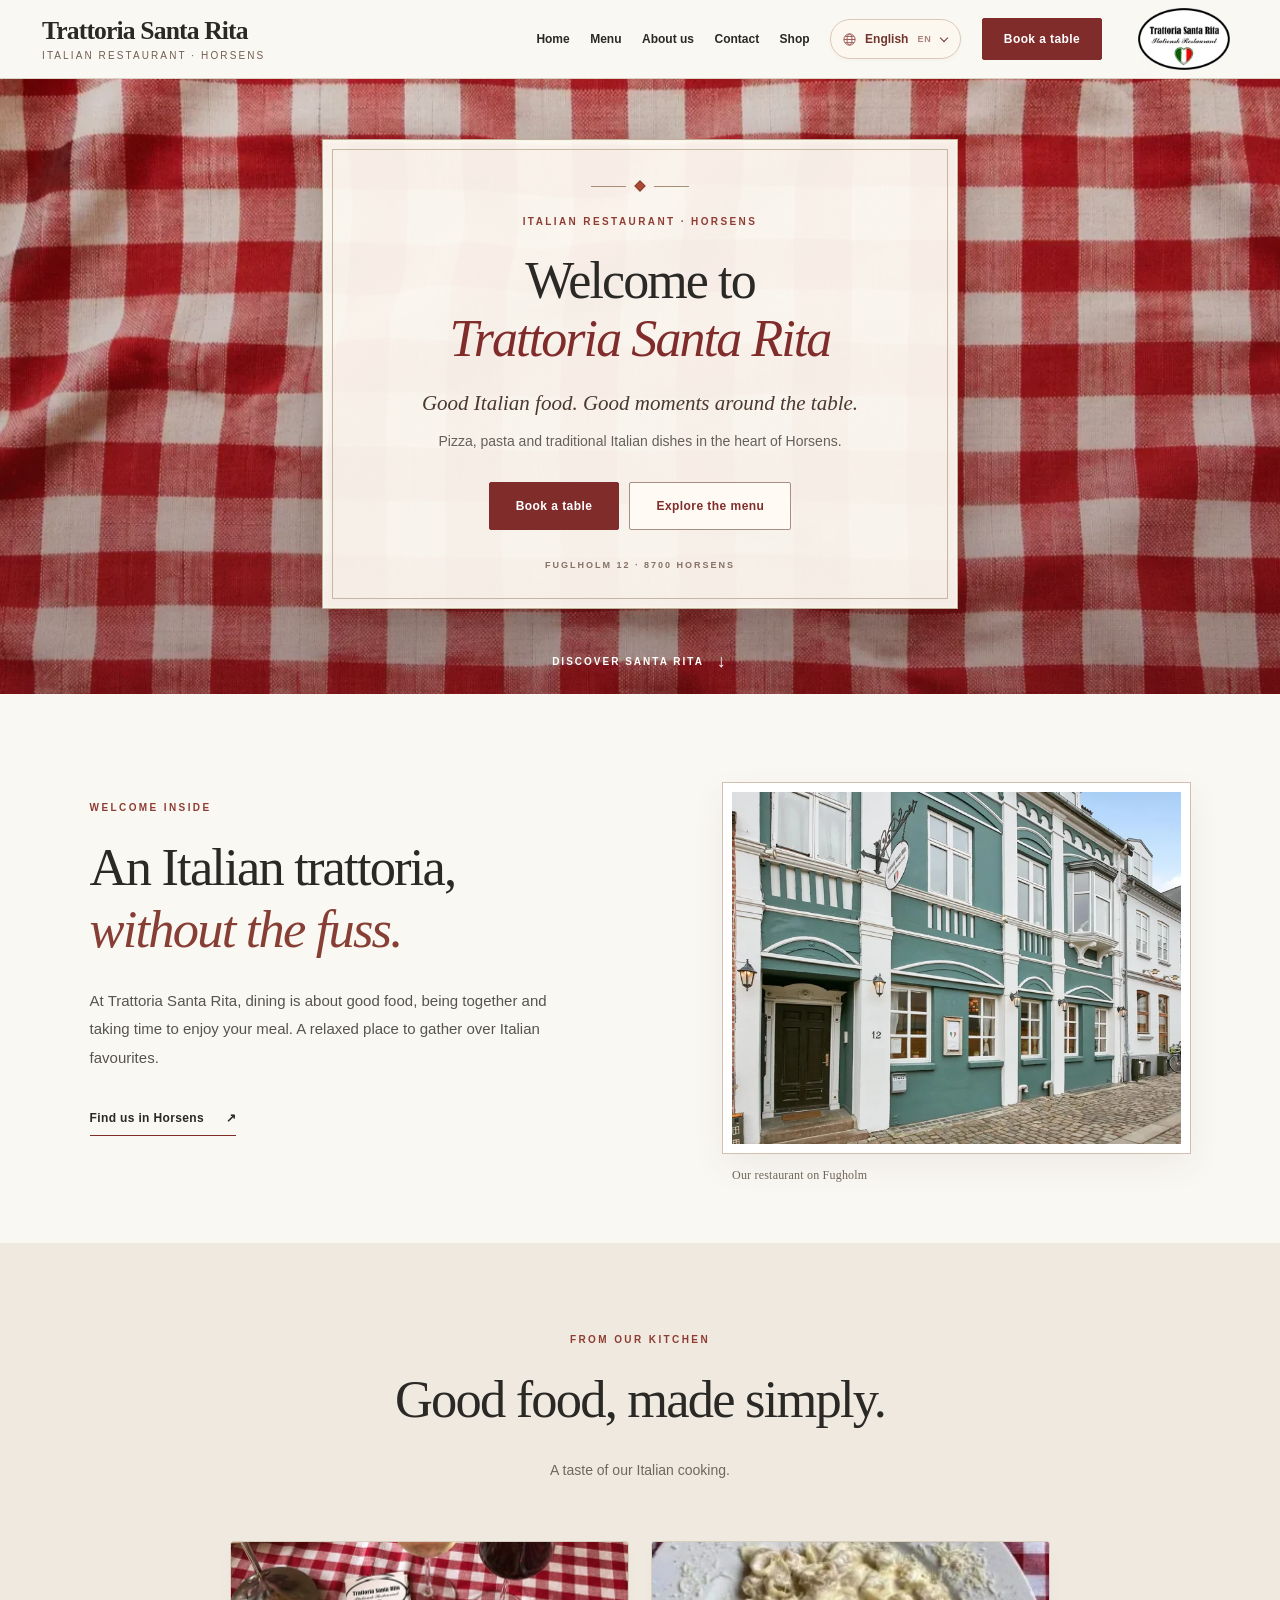
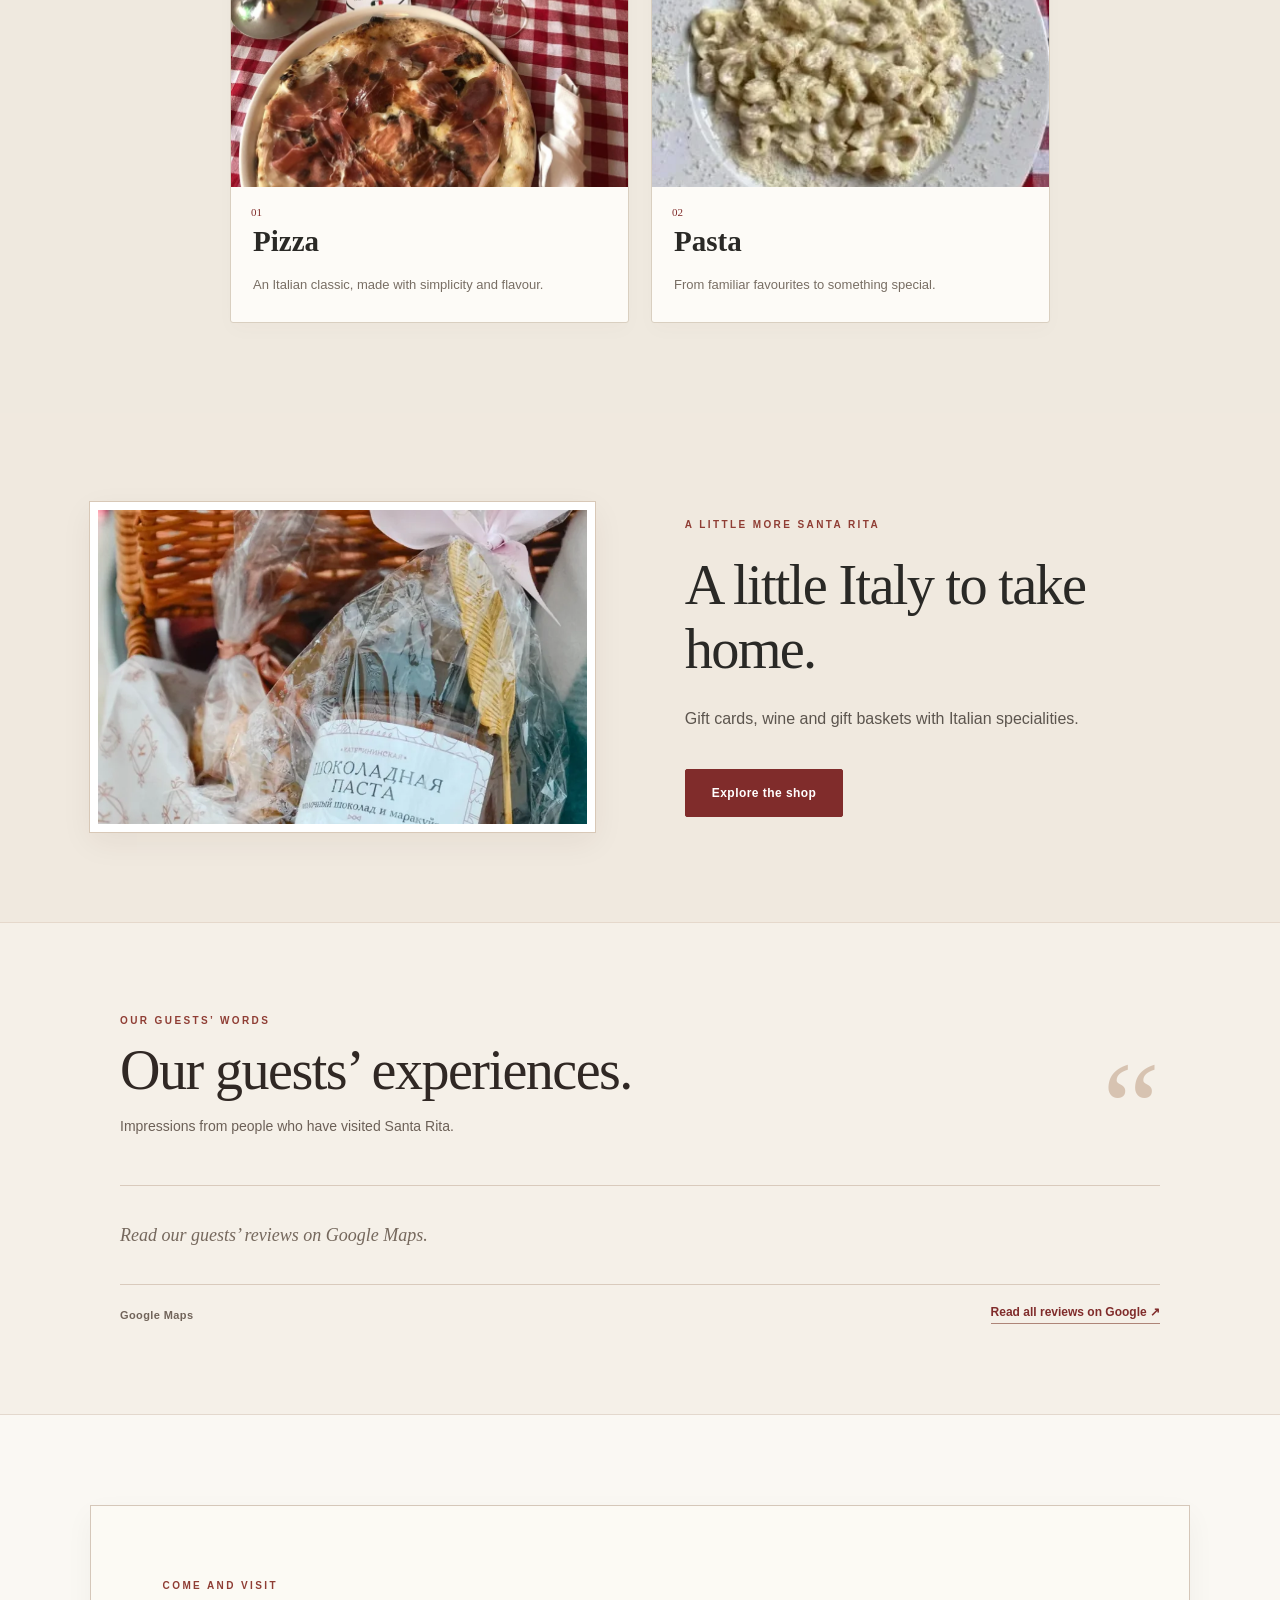
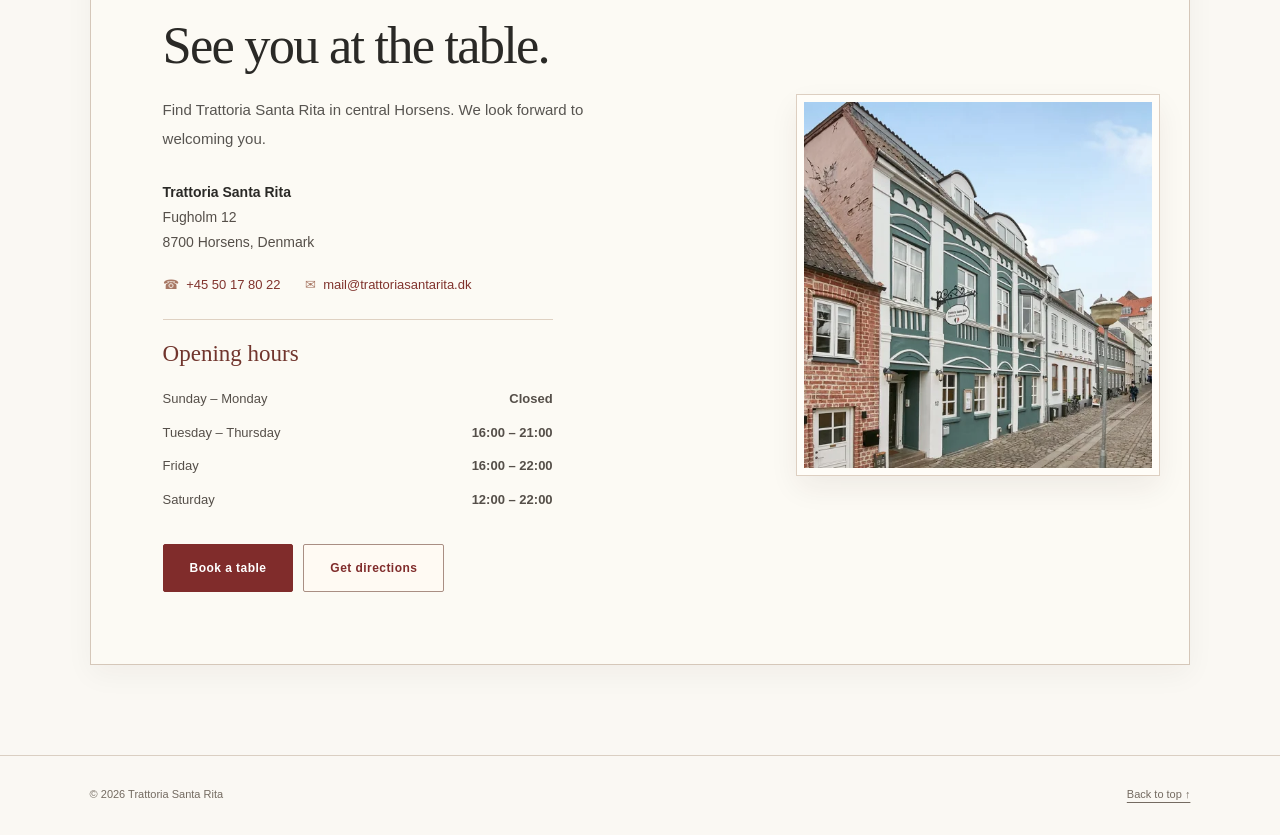
==== commit cc72ab82: "Fix mobile language and menu controls" ====
--- a/index.html
+++ b/index.html
@@ -2,26 +2,27 @@
 
 <html lang="da">
 <head>
+<meta name="robots" content="noindex,nofollow">
 <title>Italiensk restaurant i Horsens | Trattoria Santa Rita</title>
 <!-- SEO: generated by scripts/build-seo.py -->
 <meta name="description" content="Besøg Trattoria Santa Rita på Fugholm 12 i Horsens. Se vores italienske menukort, åbningstider og book et bord.">
-<meta name="robots" content="index,follow">
-<link rel="canonical" href="https://trattoriasantarita.dk/">
-<link rel="icon" href="/immagini/favicon.png" type="image/png">
+
+<link rel="canonical" href="https://matteodf3.github.io/santa-rita-website/">
+<link rel="icon" href="/santa-rita-website/immagini/favicon.png" type="image/png">
 <meta property="og:type" content="website">
-<meta property="og:url" content="https://trattoriasantarita.dk/">
+<meta property="og:url" content="https://matteodf3.github.io/santa-rita-website/">
 <meta property="og:site_name" content="Trattoria Santa Rita">
 <meta property="og:locale" content="da_DK">
 <meta property="og:title" content="Italiensk restaurant i Horsens | Trattoria Santa Rita">
 <meta property="og:description" content="Besøg Trattoria Santa Rita på Fugholm 12 i Horsens. Se vores italienske menukort, åbningstider og book et bord.">
-<meta property="og:image" content="https://trattoriasantarita.dk/immagini/santa-rita-og.jpg">
+<meta property="og:image" content="https://matteodf3.github.io/santa-rita-website/immagini/santa-rita-og.jpg">
 <meta property="og:image:width" content="1200">
 <meta property="og:image:height" content="630">
 <meta name="twitter:card" content="summary_large_image">
 <meta name="twitter:title" content="Italiensk restaurant i Horsens | Trattoria Santa Rita">
 <meta name="twitter:description" content="Besøg Trattoria Santa Rita på Fugholm 12 i Horsens. Se vores italienske menukort, åbningstider og book et bord.">
-<meta name="twitter:image" content="https://trattoriasantarita.dk/immagini/santa-rita-og.jpg">
-<script type="application/ld+json">{"@context":"https://schema.org","@type":"Restaurant","name":"Trattoria Santa Rita","url":"https://trattoriasantarita.dk/","image":"https://trattoriasantarita.dk/immagini/santa-rita-og.jpg","address":{"@type":"PostalAddress","streetAddress":"Fugholm 12","postalCode":"8700","addressLocality":"Horsens","addressCountry":"DK"},"telephone":"+4550178022","email":"mail@trattoriasantarita.dk","hasMenu":"https://trattoriasantarita.dk/menu.html","potentialAction":{"@type":"ReserveAction","target":"https://book.trattoriasantarita.dk/book"},"openingHoursSpecification":[{"@type":"OpeningHoursSpecification","dayOfWeek":["Tuesday","Wednesday","Thursday"],"opens":"16:00","closes":"21:00"},{"@type":"OpeningHoursSpecification","dayOfWeek":["Friday"],"opens":"16:00","closes":"22:00"},{"@type":"OpeningHoursSpecification","dayOfWeek":["Saturday"],"opens":"12:00","closes":"22:00"}]}</script>
+<meta name="twitter:image" content="https://matteodf3.github.io/santa-rita-website/immagini/santa-rita-og.jpg">
+
 <!-- /SEO -->
 <meta charset="utf-8"/>
 <meta content="width=device-width, initial-scale=1" name="viewport"/>
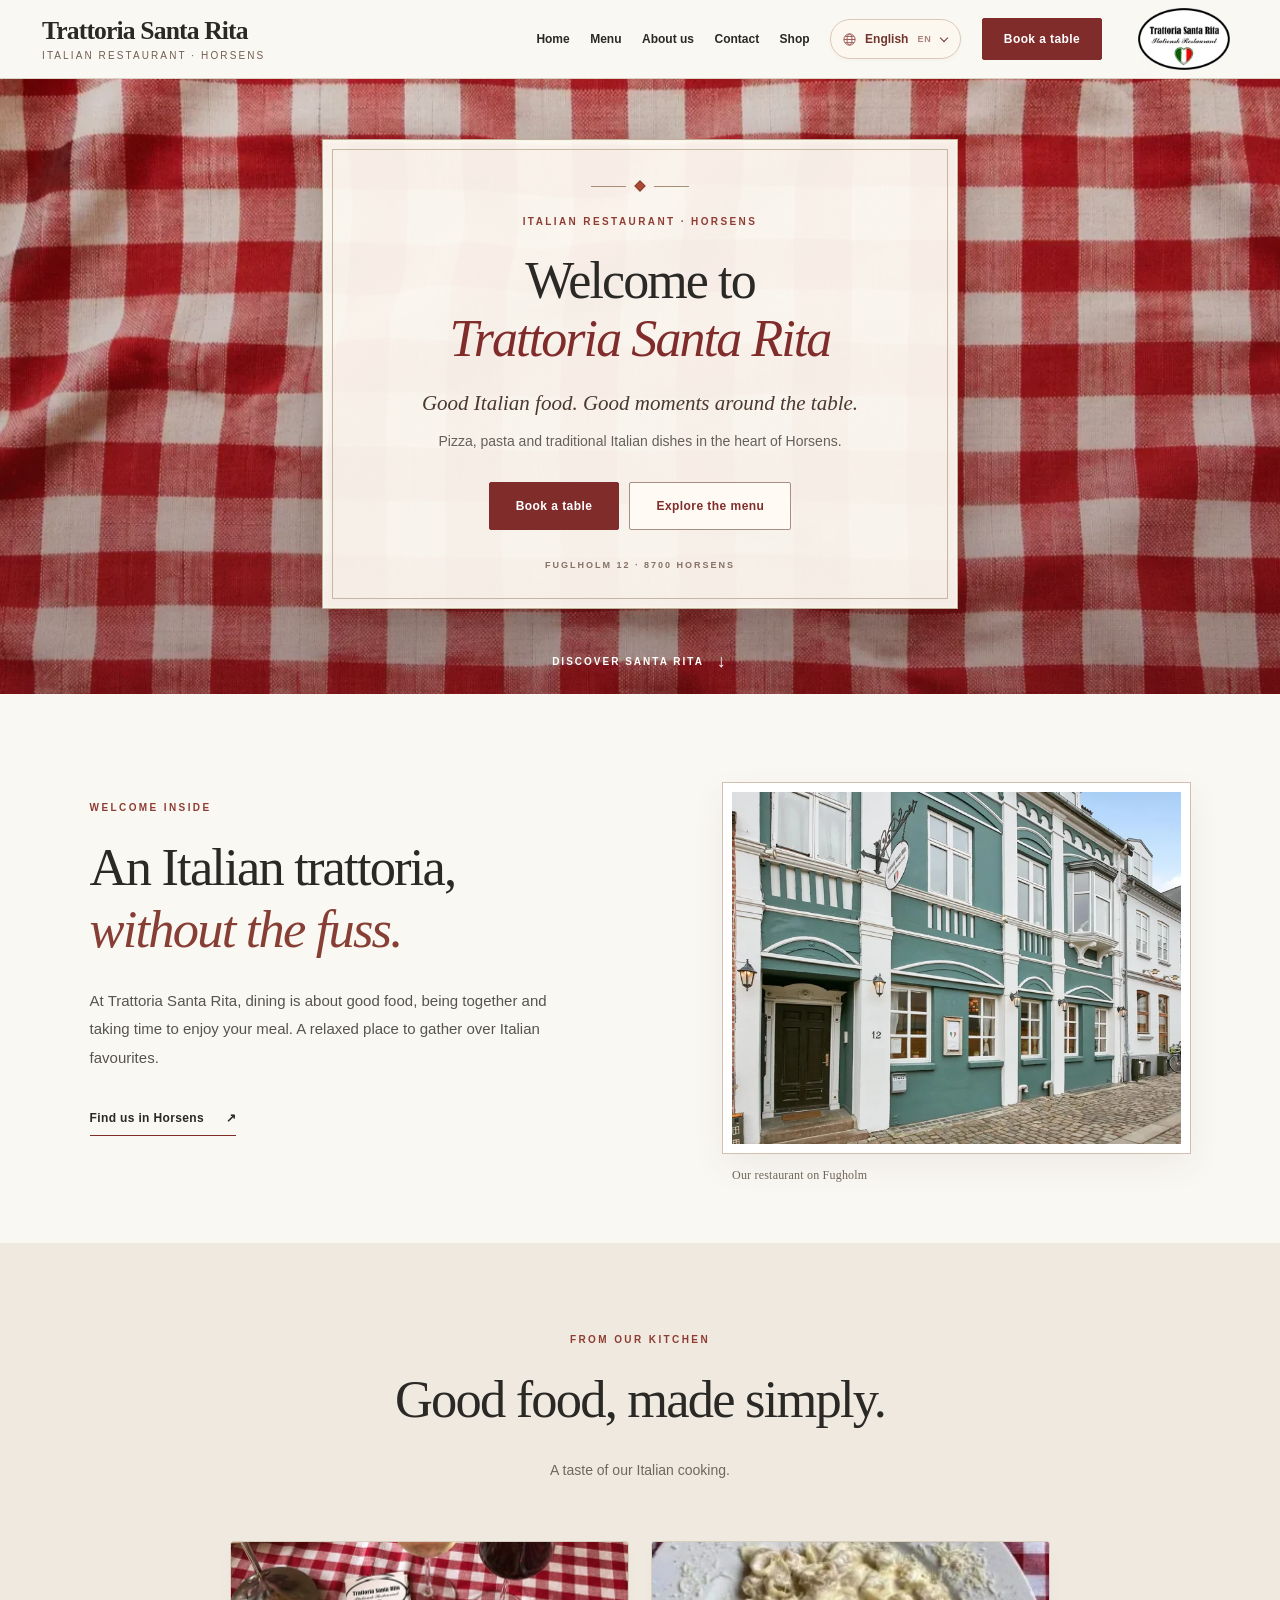
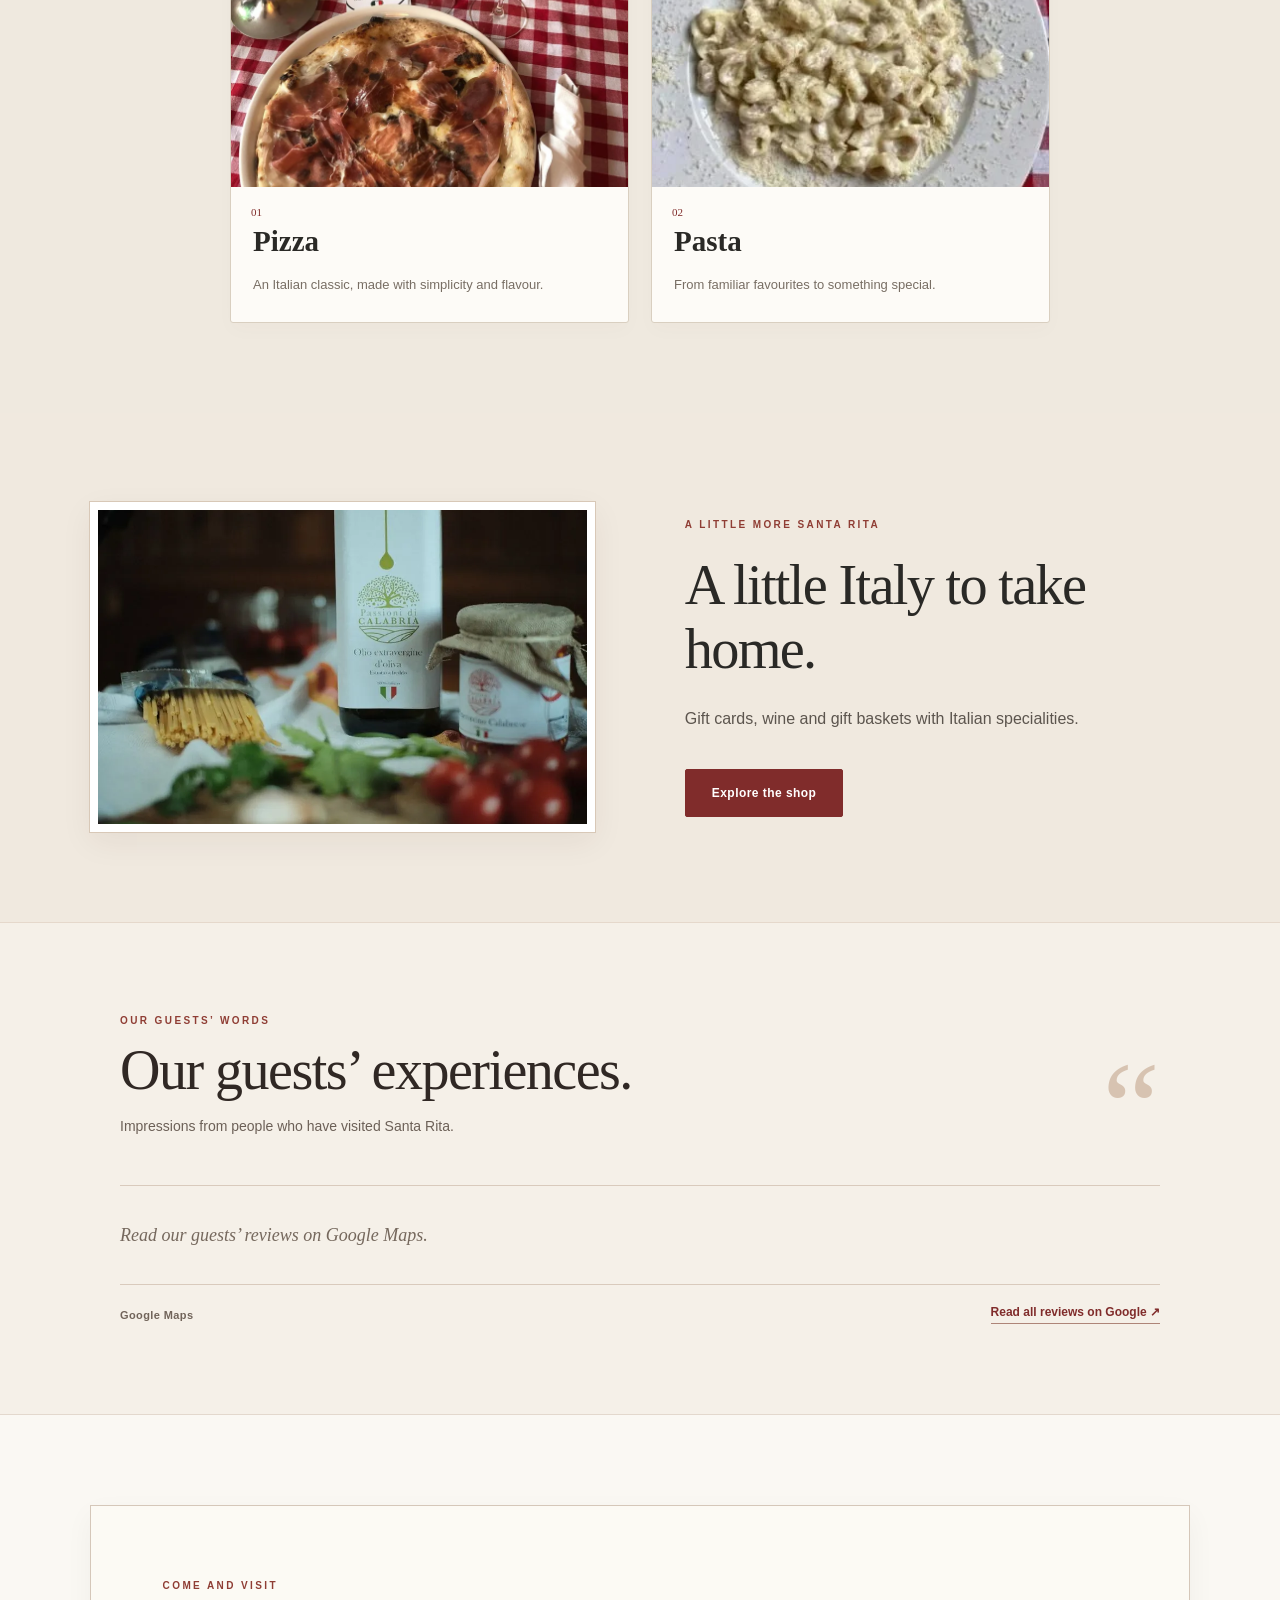
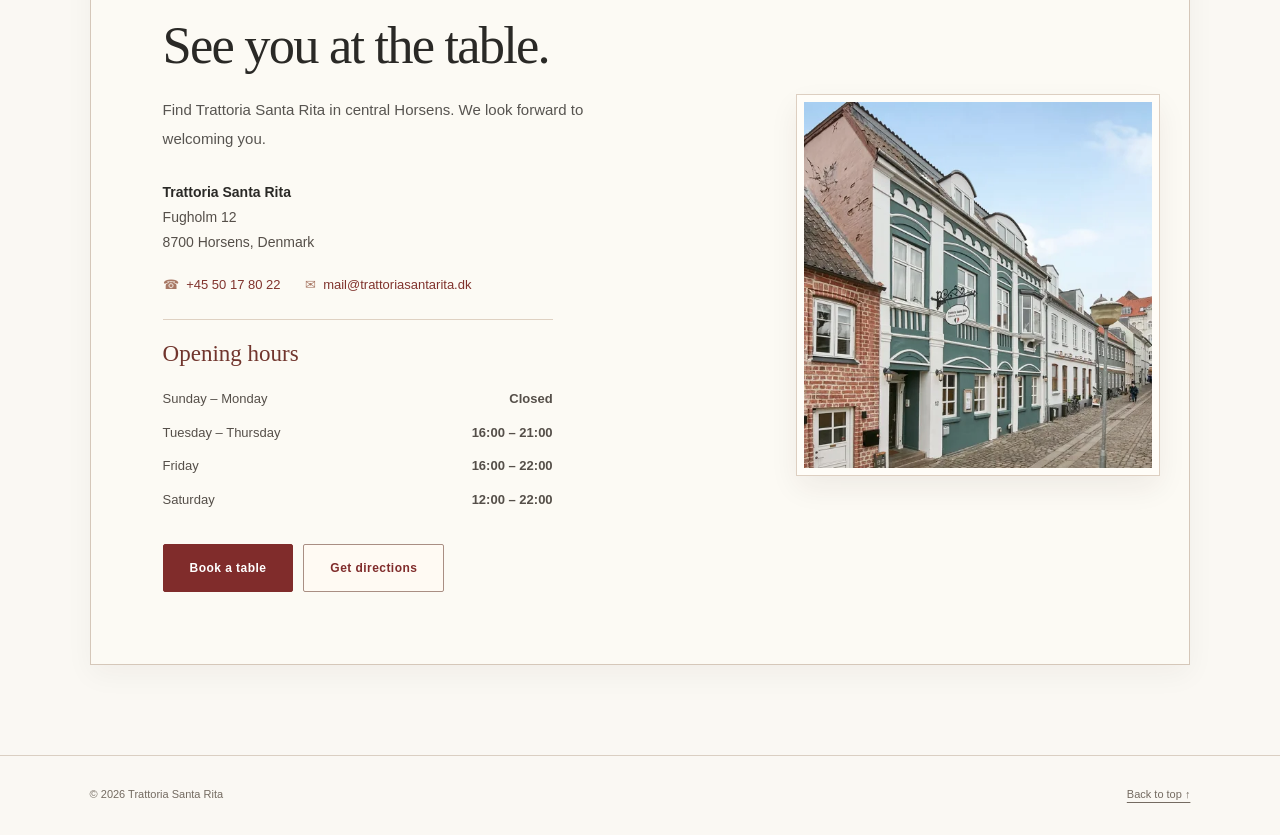
==== commit c452f2cd: "Replace misleading gift basket image throughout preview" ====
--- a/index.html
+++ b/index.html
@@ -2,27 +2,26 @@
 
 <html lang="da">
 <head>
-<meta name="robots" content="noindex,nofollow">
 <title>Italiensk restaurant i Horsens | Trattoria Santa Rita</title>
 <!-- SEO: generated by scripts/build-seo.py -->
 <meta name="description" content="Besøg Trattoria Santa Rita på Fugholm 12 i Horsens. Se vores italienske menukort, åbningstider og book et bord.">
-
-<link rel="canonical" href="https://matteodf3.github.io/santa-rita-website/">
-<link rel="icon" href="/santa-rita-website/immagini/favicon.png" type="image/png">
+<meta name="robots" content="index,follow">
+<link rel="canonical" href="https://trattoriasantarita.dk/">
+<link rel="icon" href="/immagini/favicon.png" type="image/png">
 <meta property="og:type" content="website">
-<meta property="og:url" content="https://matteodf3.github.io/santa-rita-website/">
+<meta property="og:url" content="https://trattoriasantarita.dk/">
 <meta property="og:site_name" content="Trattoria Santa Rita">
 <meta property="og:locale" content="da_DK">
 <meta property="og:title" content="Italiensk restaurant i Horsens | Trattoria Santa Rita">
 <meta property="og:description" content="Besøg Trattoria Santa Rita på Fugholm 12 i Horsens. Se vores italienske menukort, åbningstider og book et bord.">
-<meta property="og:image" content="https://matteodf3.github.io/santa-rita-website/immagini/santa-rita-og.jpg">
+<meta property="og:image" content="https://trattoriasantarita.dk/immagini/santa-rita-og.jpg">
 <meta property="og:image:width" content="1200">
 <meta property="og:image:height" content="630">
 <meta name="twitter:card" content="summary_large_image">
 <meta name="twitter:title" content="Italiensk restaurant i Horsens | Trattoria Santa Rita">
 <meta name="twitter:description" content="Besøg Trattoria Santa Rita på Fugholm 12 i Horsens. Se vores italienske menukort, åbningstider og book et bord.">
-<meta name="twitter:image" content="https://matteodf3.github.io/santa-rita-website/immagini/santa-rita-og.jpg">
-
+<meta name="twitter:image" content="https://trattoriasantarita.dk/immagini/santa-rita-og.jpg">
+<script type="application/ld+json">{"@context":"https://schema.org","@type":"Restaurant","name":"Trattoria Santa Rita","url":"https://trattoriasantarita.dk/","image":"https://trattoriasantarita.dk/immagini/santa-rita-og.jpg","address":{"@type":"PostalAddress","streetAddress":"Fugholm 12","postalCode":"8700","addressLocality":"Horsens","addressCountry":"DK"},"telephone":"+4550178022","email":"mail@trattoriasantarita.dk","hasMenu":"https://trattoriasantarita.dk/menu.html","potentialAction":{"@type":"ReserveAction","target":"https://book.trattoriasantarita.dk/book"},"openingHoursSpecification":[{"@type":"OpeningHoursSpecification","dayOfWeek":["Tuesday","Wednesday","Thursday"],"opens":"16:00","closes":"21:00"},{"@type":"OpeningHoursSpecification","dayOfWeek":["Friday"],"opens":"16:00","closes":"22:00"},{"@type":"OpeningHoursSpecification","dayOfWeek":["Saturday"],"opens":"12:00","closes":"22:00"}]}</script>
 <!-- /SEO -->
 <meta charset="utf-8"/>
 <meta content="width=device-width, initial-scale=1" name="viewport"/>
@@ -252,7 +251,7 @@
 
 </section>
 <section aria-labelledby="shopTeaserTitle" class="shop-teaser section-pad">
-<div class="shop-teaser-inner"><div class="shop-teaser-photo reveal"><img alt="Gavekurv med madvarer, illustrationsfoto" loading="lazy" src="immagini/f5020e60abec9672-800.webp" width="1060" height="1600" srcset="immagini/f5020e60abec9672-400.webp 400w, immagini/f5020e60abec9672-800.webp 800w" sizes="(max-width: 850px) calc(100vw - 40px), 50vw"/></div>
+<div class="shop-teaser-inner"><div class="shop-teaser-photo reveal"><img alt="Pasta, olio e conserve italiane" loading="lazy" src="immagini/cesto-italiano-pasta-olio.webp" width="900" height="600" sizes="(max-width: 850px) calc(100vw - 40px), 50vw"/></div>
 <div class="reveal"><p class="section-kicker" data-i18n="shopKicker">LIDT MERE SANTA RITA</p><h2 data-i18n="shopTitle" id="shopTeaserTitle">Lidt Italien med hjem.</h2>
 <p data-i18n="shopDesc">Gavekort, vin og gavekurve med italienske specialiteter.</p>
 <a class="btn btn-primary" data-i18n="shopCTA" href="shop.html">Se shoppen</a>
